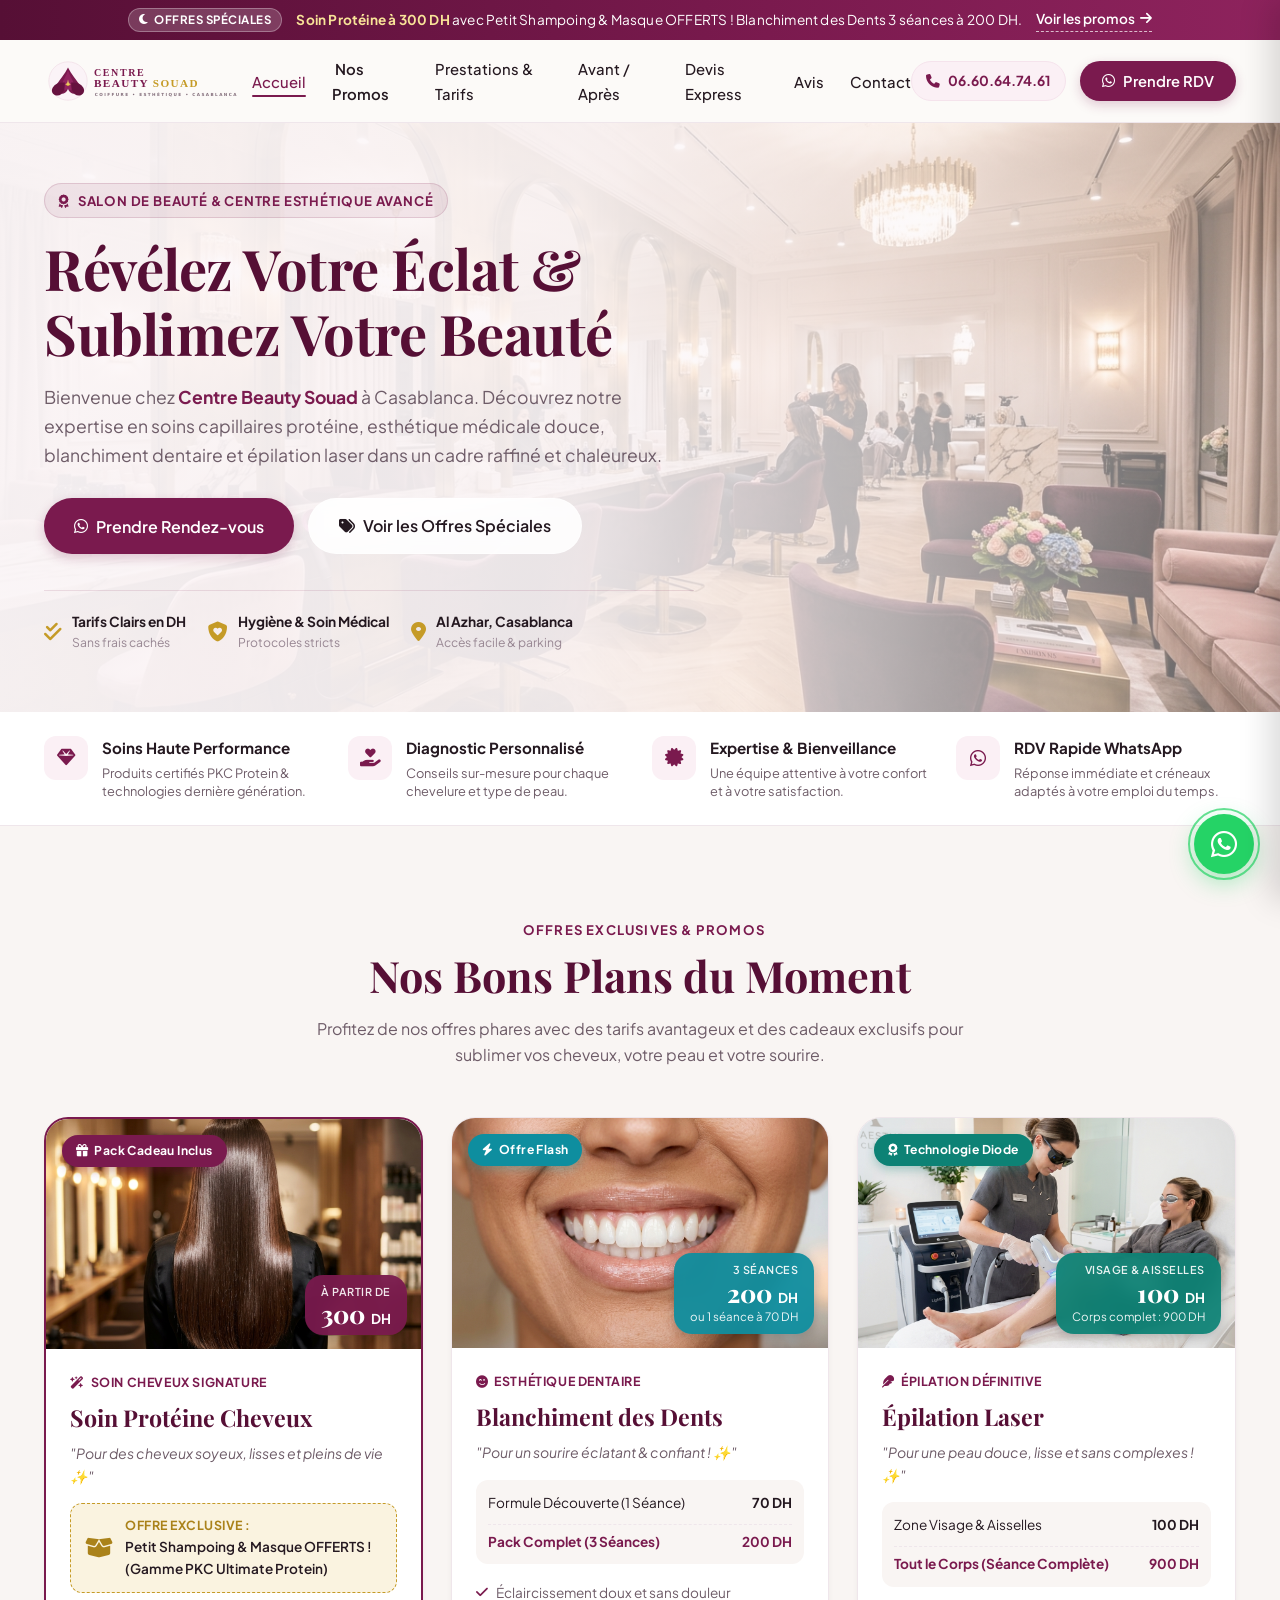
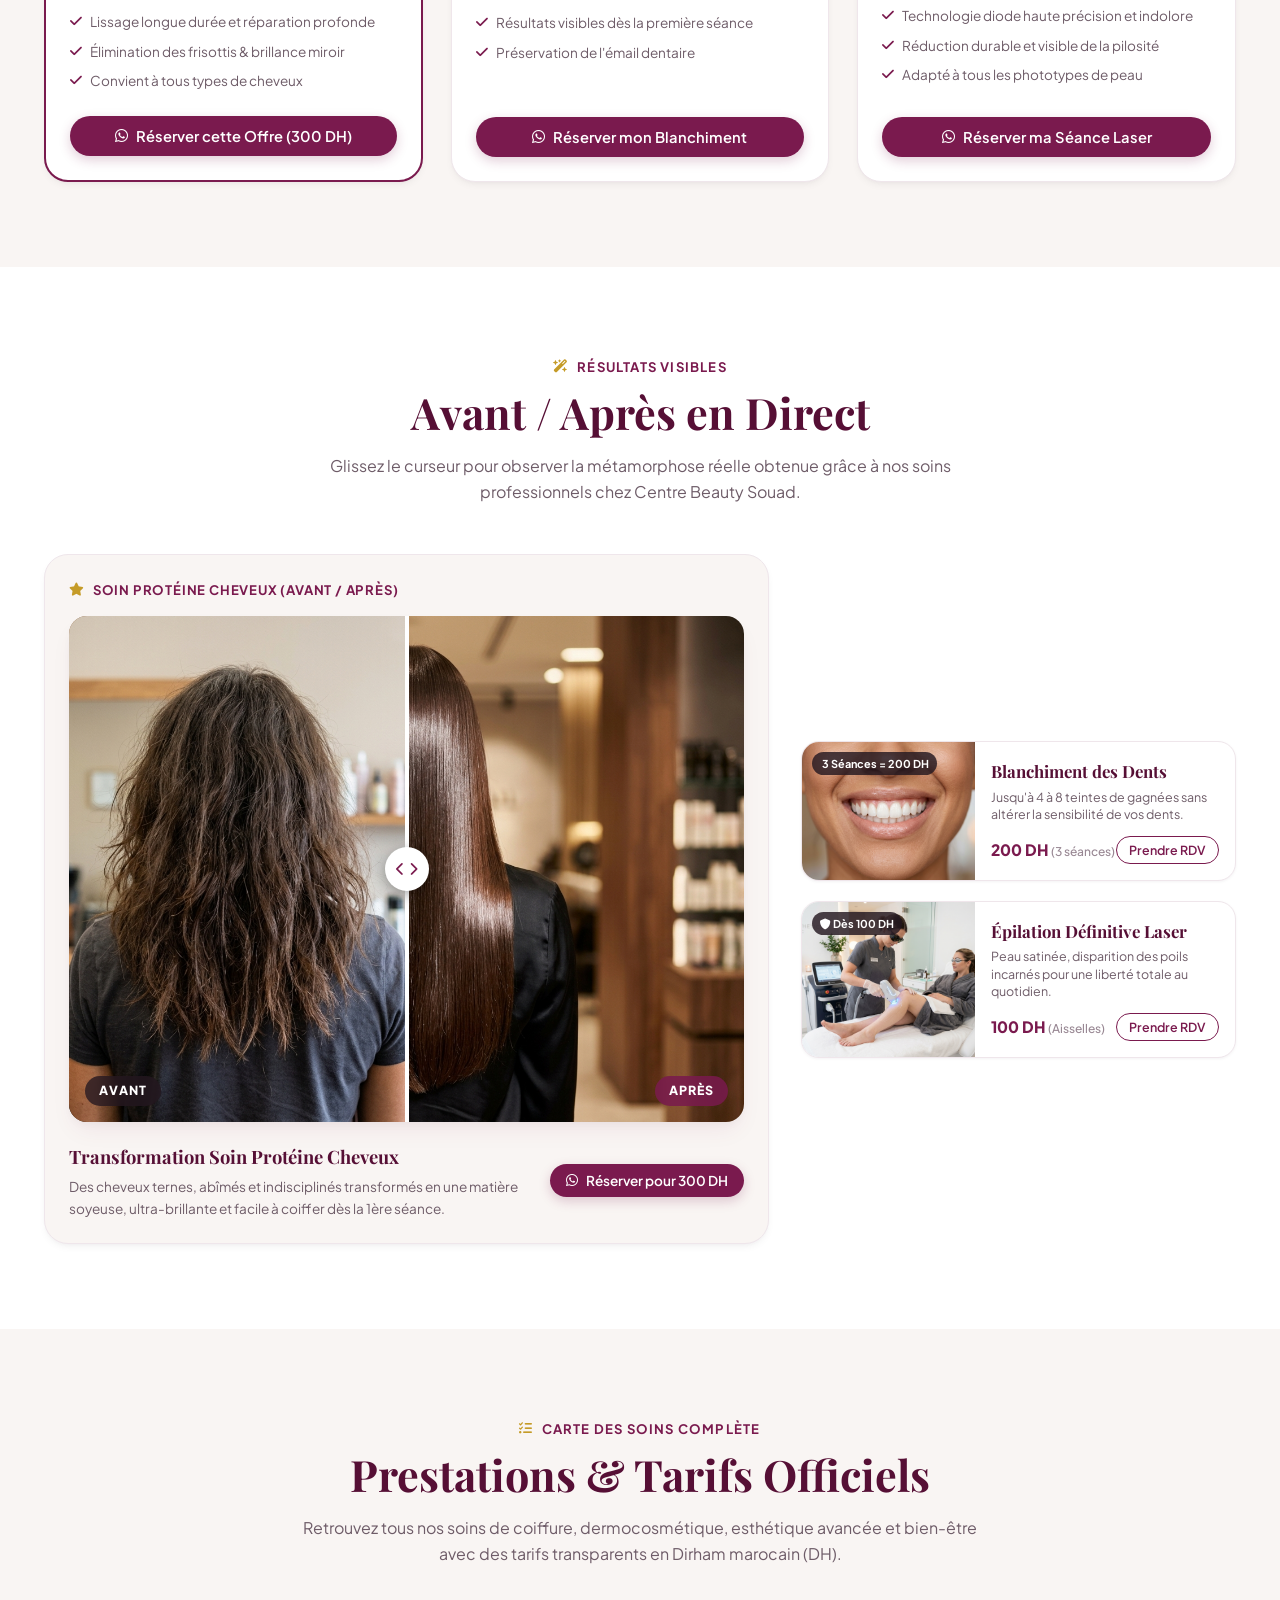
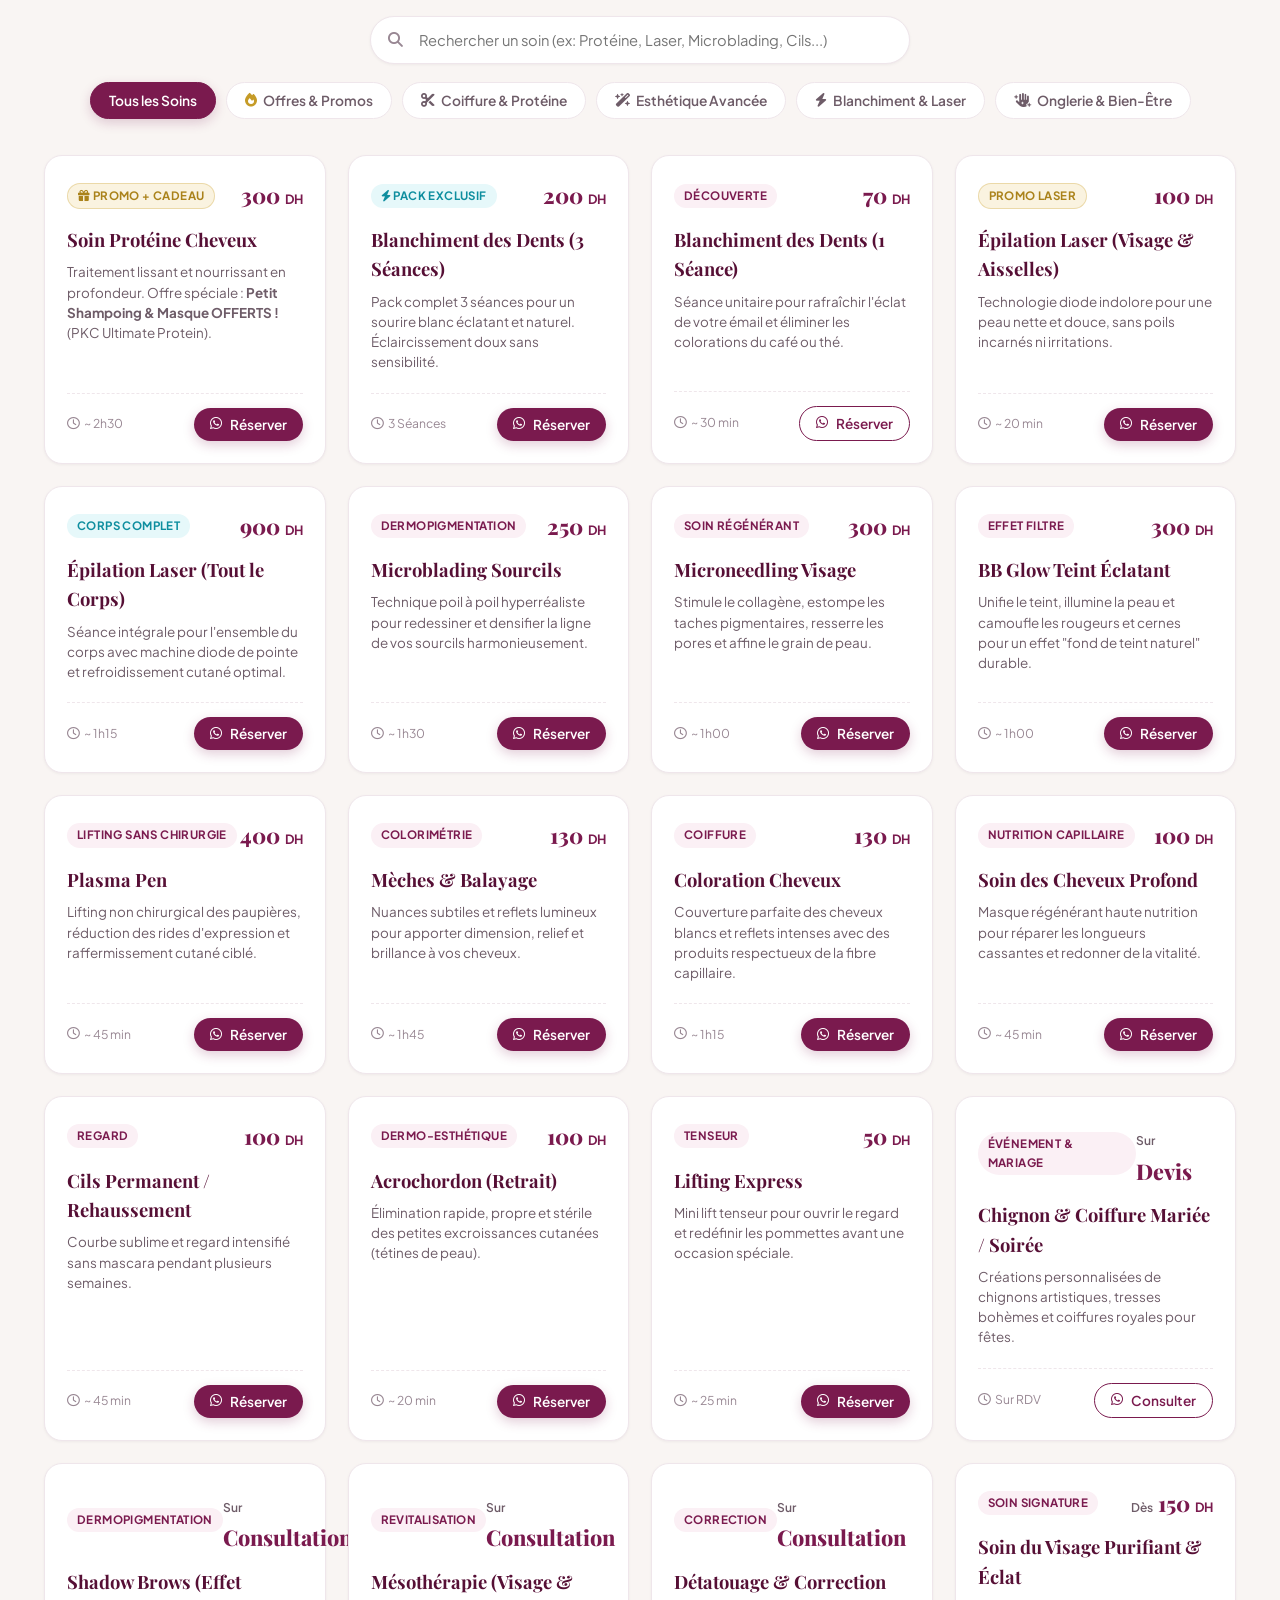
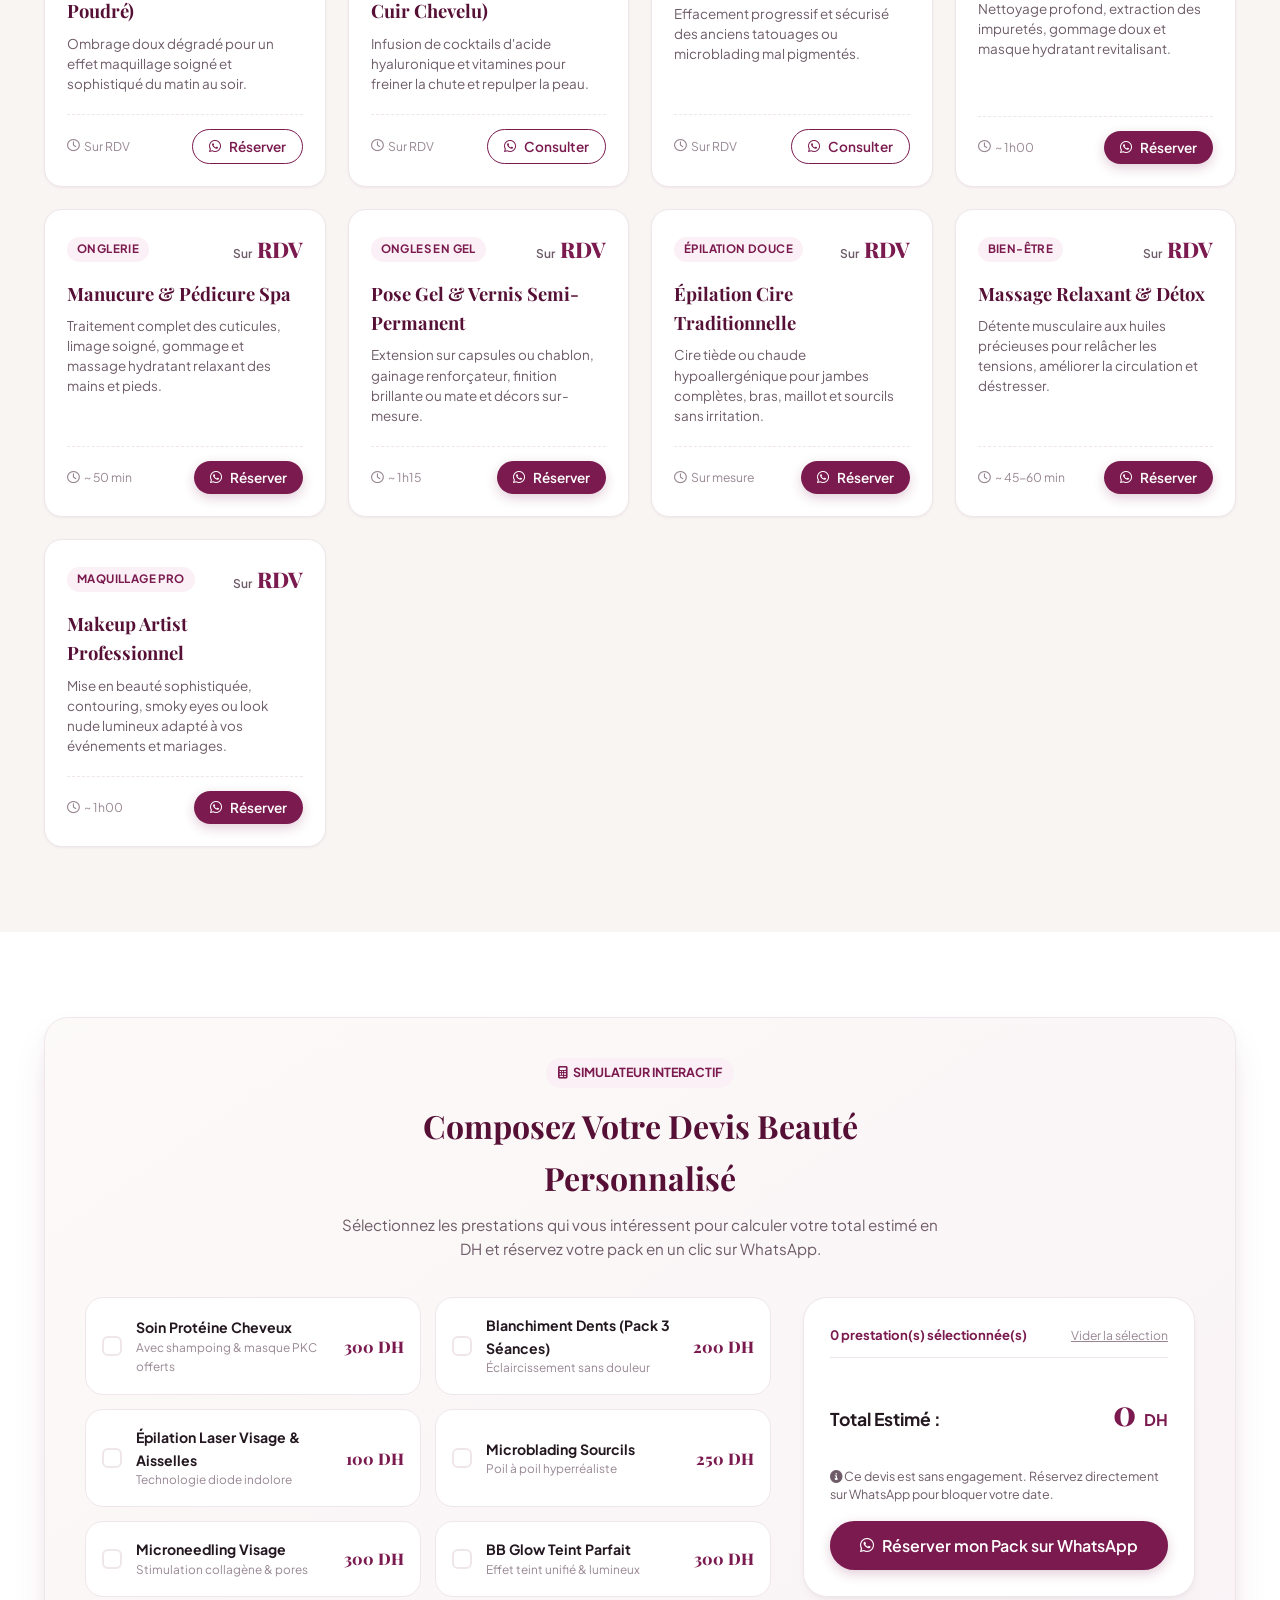
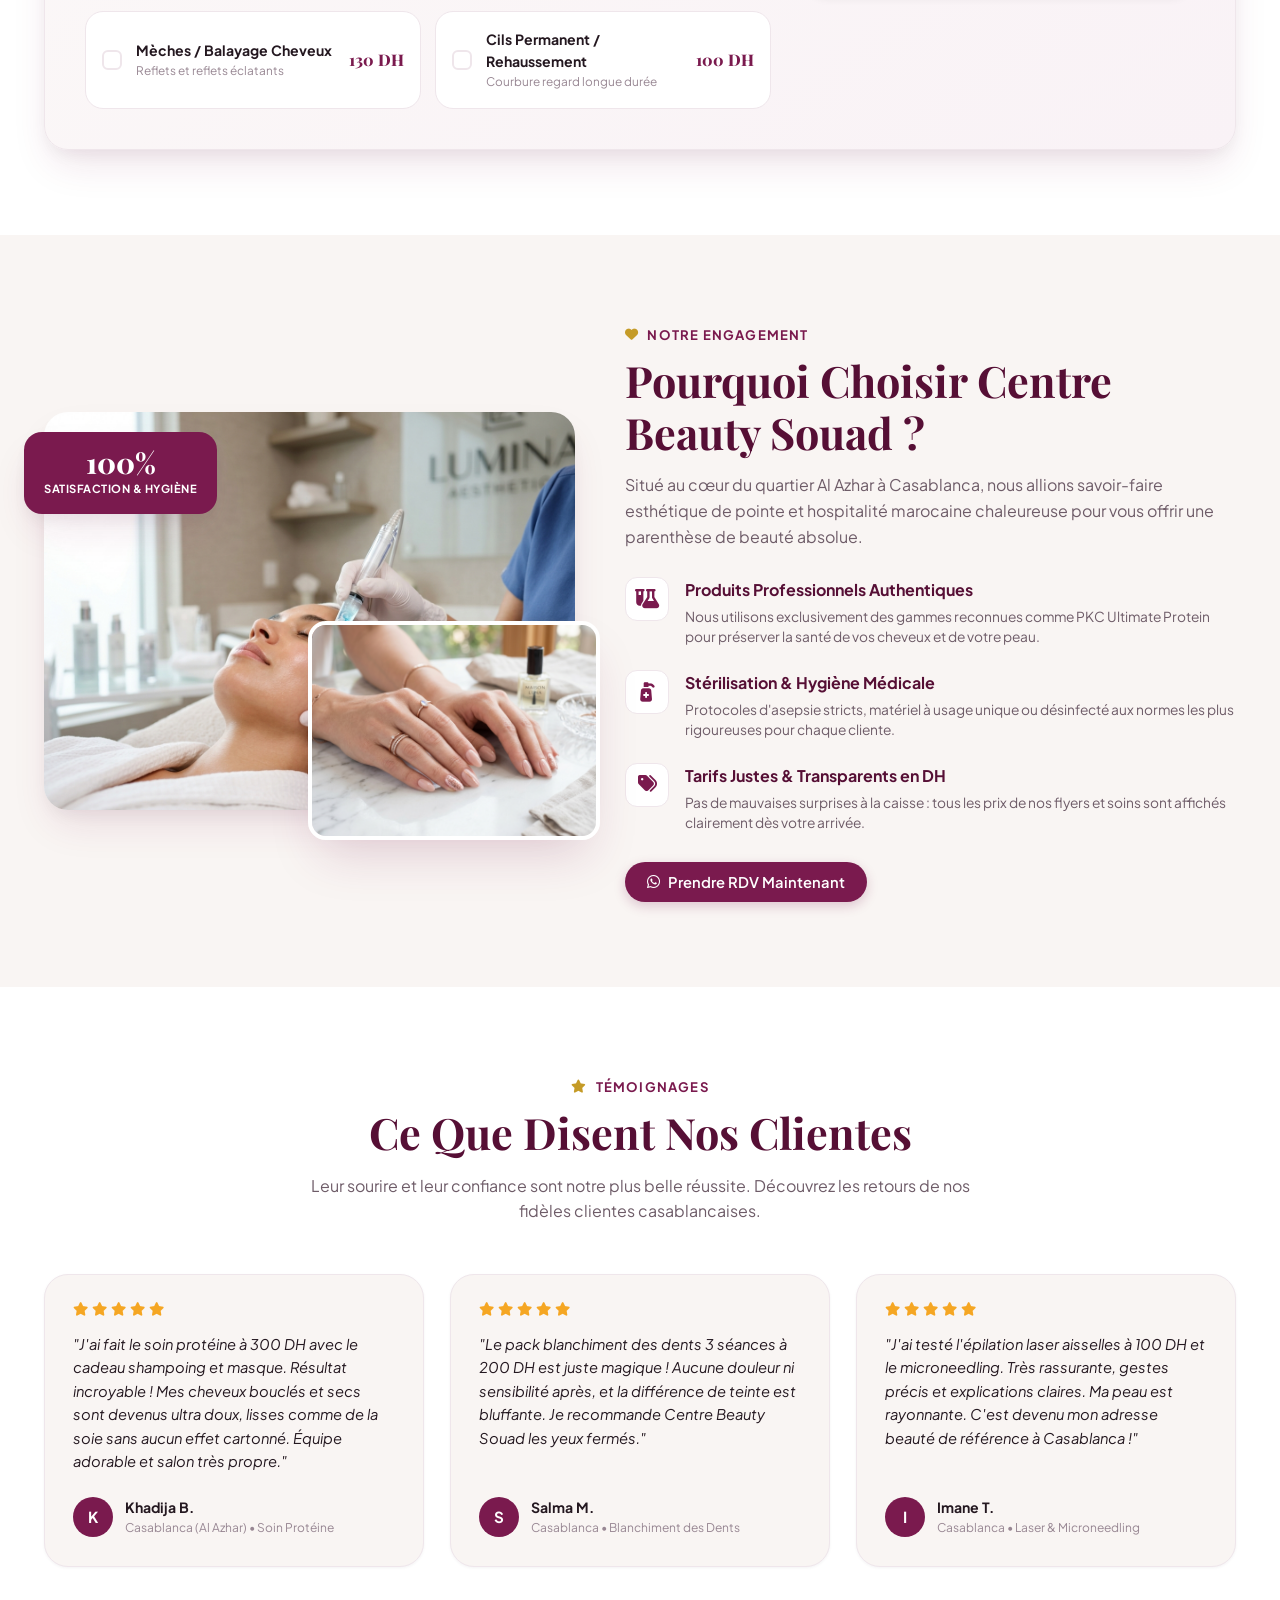
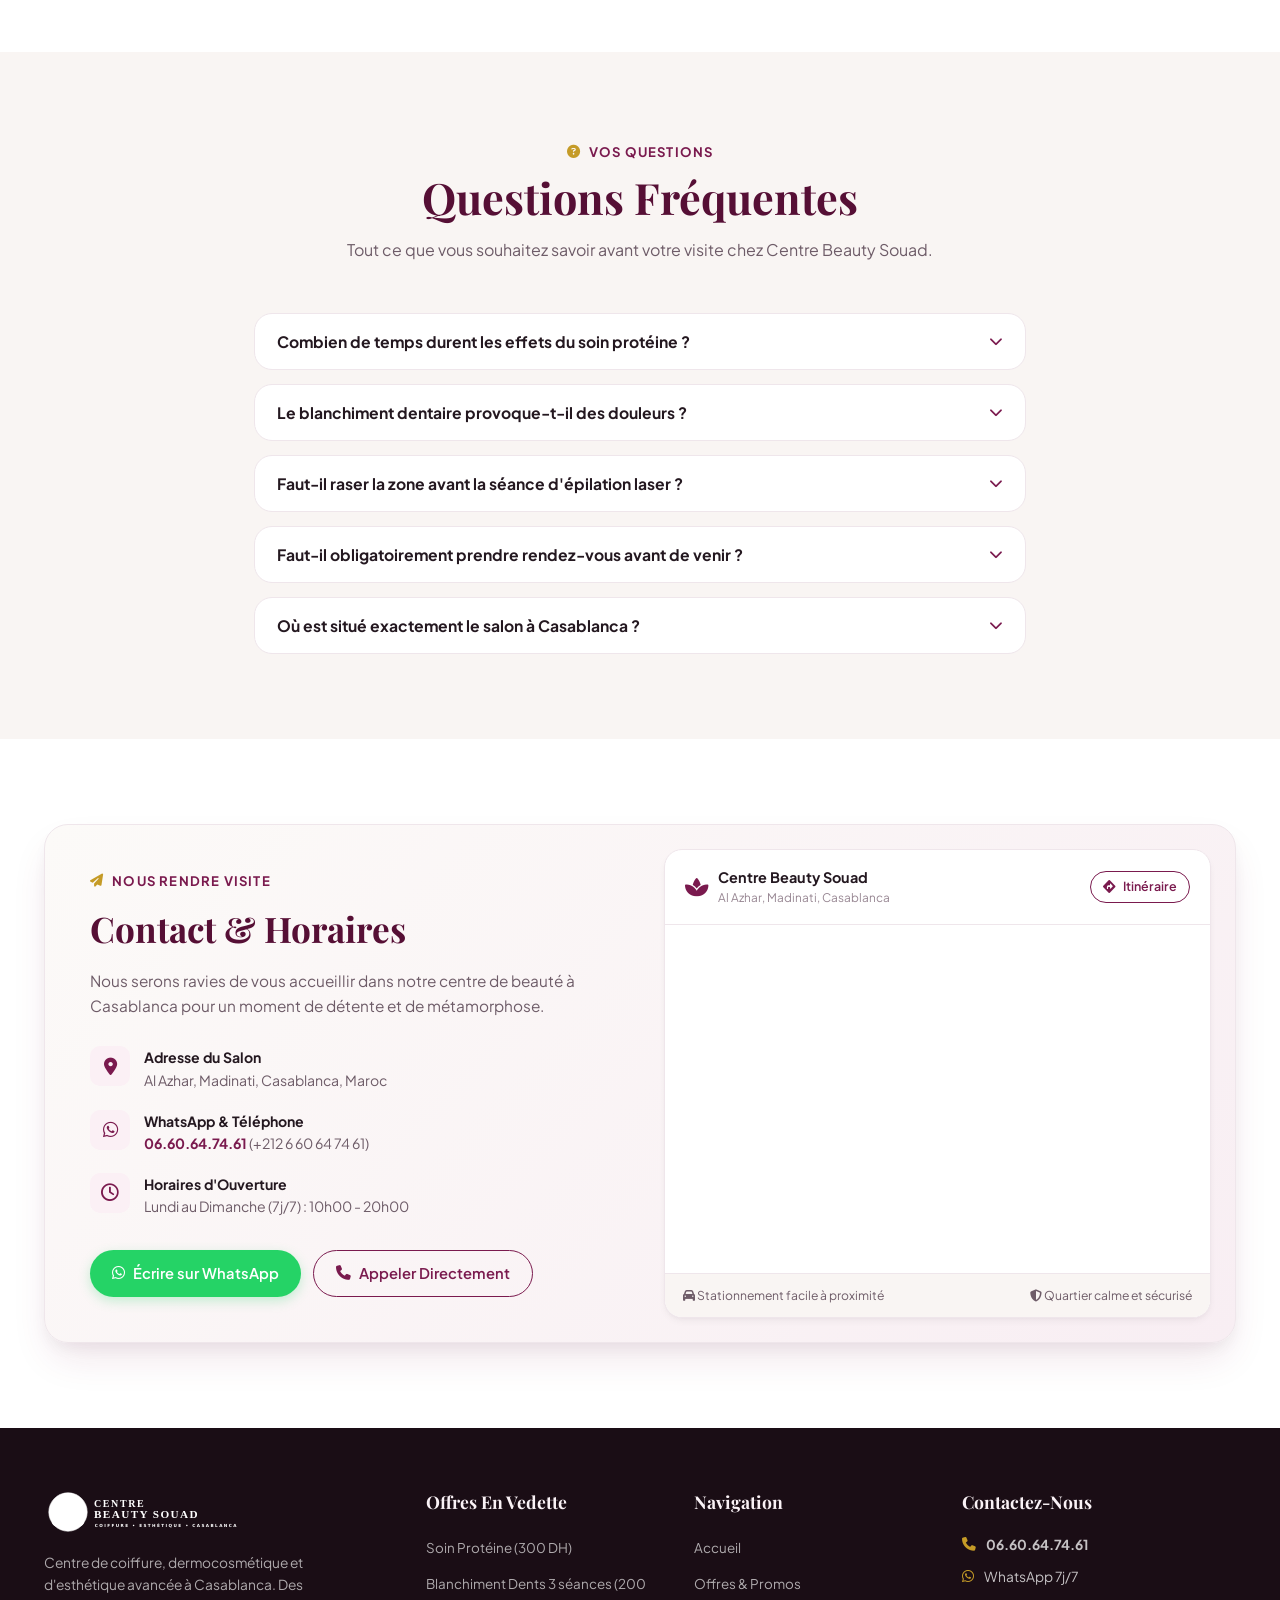
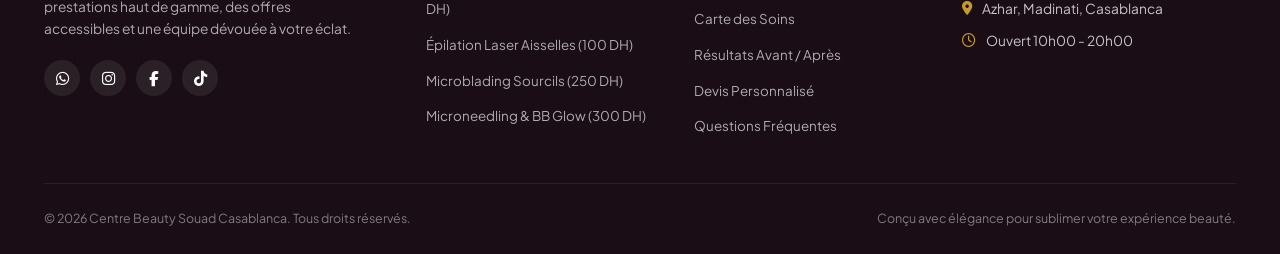
==== index.html @ 04c56927 "Initial commit: Site web vitrine Centre Beauty Souad Casablanca" ====
<!DOCTYPE html>
<html lang="fr" class="scroll-smooth">
<head>
  <meta charset="UTF-8">
  <meta name="viewport" content="width=device-width, initial-scale=1.0">
  <title>Centre Beauty Souad | Salon de Coiffure & Esthétique à Casablanca</title>
  
  <!-- SEO Meta Tags -->
  <meta name="description" content="Centre Beauty Souad à Casablanca (Al Azhar). Soin protéine cheveux, épilation laser, blanchiment dentaire, microblading, microneedling, manucure et soins esthétiques. Prenez RDV sur WhatsApp au 06.60.64.74.61.">
  <meta name="keywords" content="Centre Beauty Souad, salon de beauté Casablanca, coiffure Casablanca, soin proteine cheveux 300 dh, epilation laser casablanca, blanchiment des dents 200 dh, microblading al azhar casablanca, salon esthetique al azhar">
  <meta name="author" content="Centre Beauty Souad">
  <meta name="robots" content="index, follow">

  <!-- Open Graph / Facebook -->
  <meta property="og:type" content="website">
  <meta property="og:url" content="https://centre-beauty-souad.vercel.app/">
  <meta property="og:title" content="Centre Beauty Souad | Salon de Coiffure & Beauté Casablanca">
  <meta property="og:description" content="Découvrez nos offres exclusives : Soin Protéine à 300 DH avec masque offert, Blanchiment dentaire dès 70 DH, Épilation laser dès 100 DH et soins d'esthétique avancée.">
  <meta property="og:image" content="assets/images/hero-salon.jpg">

  <!-- Favicon -->
  <link rel="icon" type="image/svg+xml" href="assets/images/favicon.svg">
  
  <!-- Google Fonts -->
  <link rel="preconnect" href="https://fonts.googleapis.com">
  <link rel="preconnect" href="https://fonts.gstatic.com" crossorigin>
  <link href="https://fonts.googleapis.com/css2?family=Playfair+Display:ital,wght@0,500;0,600;0,700;0,800;1,600&family=Plus+Jakarta+Sans:wght@300;400;500;600;700;800&display=swap" rel="stylesheet">
  
  <!-- Icons (FontAwesome CDN) -->
  <link rel="stylesheet" href="https://cdnjs.cloudflare.com/ajax/libs/font-awesome/6.5.1/css/all.min.css" integrity="sha512-DTOQO9RWCH3ppGqcWaEA1BIZOC6xxalwEsw9c2QQeAIftl+Vegovlnee1c9QX4TctnWMn13TZye+giMm8e2LwA==" crossorigin="anonymous" referrerpolicy="no-referrer" />

  <!-- Main Stylesheet -->
  <link rel="stylesheet" href="styles.css">

  <!-- Structured Data JSON-LD for Local Business -->
  <script type="application/ld+json">
  {
    "@context": "https://schema.org",
    "@type": "BeautySalon",
    "name": "Centre Beauty Souad",
    "image": "assets/images/hero-salon.jpg",
    "telephone": "+212660647461",
    "address": {
      "@type": "PostalAddress",
      "streetAddress": "Al Azhar, Madinati",
      "addressLocality": "Casablanca",
      "addressCountry": "MA"
    },
    "priceRange": "50 DH - 900 DH",
    "openingHoursSpecification": [
      {
        "@type": "OpeningHoursSpecification",
        "dayOfWeek": ["Monday", "Tuesday", "Wednesday", "Thursday", "Friday", "Saturday", "Sunday"],
        "opens": "10:00",
        "closes": "20:00"
      }
    ]
  }
  </script>
</head>
<body>

  <!-- Top Announcement Bar -->
  <div class="announcement-bar" id="announcementBar">
    <div class="container announcement-content">
      <span class="announcement-badge"><i class="fa-solid fa-moon"></i> Offres Spéciales</span>
      <p class="announcement-text">
        <strong>Soin Protéine à 300 DH</strong> avec Petit Shampoing &amp; Masque OFFERTS ! Blanchiment des Dents 3 séances à 200 DH.
      </p>
      <a href="#promos" class="announcement-link">Voir les promos <i class="fa-solid fa-arrow-right"></i></a>
    </div>
  </div>

  <!-- Header / Navigation -->
  <header class="site-header" id="siteHeader">
    <div class="container header-inner">
      <!-- Logo -->
      <a href="#" class="brand-logo" aria-label="Accueil Centre Beauty Souad">
        <img src="assets/images/logo.svg" alt="Centre Beauty Souad Casablanca" class="logo-img" width="230" height="52">
      </a>

      <!-- Desktop Nav -->
      <nav class="desktop-nav" aria-label="Navigation principale">
        <ul class="nav-links">
          <li><a href="#accueil" class="nav-link active">Accueil</a></li>
          <li><a href="#promos" class="nav-link highlight-nav"><i class="fa-solid fa-sparkles text-gold"></i> Nos Promos</a></li>
          <li><a href="#services" class="nav-link">Prestations &amp; Tarifs</a></li>
          <li><a href="#avant-apres" class="nav-link">Avant / Après</a></li>
          <li><a href="#calculateur" class="nav-link">Devis Express</a></li>
          <li><a href="#temoignages" class="nav-link">Avis</a></li>
          <li><a href="#contact" class="nav-link">Contact</a></li>
        </ul>
      </nav>

      <!-- Action Buttons -->
      <div class="header-actions">
        <a href="tel:0660647461" class="btn-phone" aria-label="Appeler le 0660647461">
          <i class="fa-solid fa-phone"></i>
          <span class="phone-number">06.60.64.74.61</span>
        </a>
        <button class="btn btn-primary open-booking-btn" id="headerBookBtn" data-service="Consultation Générale">
          <i class="fa-brands fa-whatsapp"></i>
          <span>Prendre RDV</span>
        </button>
        <!-- Mobile Menu Toggle Button -->
        <button class="mobile-toggle-btn" id="mobileToggleBtn" aria-label="Ouvrir le menu">
          <span class="bar"></span>
          <span class="bar"></span>
          <span class="bar"></span>
        </button>
      </div>
    </div>
  </header>

  <!-- Mobile Drawer Menu -->
  <div class="mobile-drawer" id="mobileDrawer">
    <div class="drawer-header">
      <img src="assets/images/logo.svg" alt="Centre Beauty Souad" class="drawer-logo" width="190">
      <button class="drawer-close-btn" id="drawerCloseBtn" aria-label="Fermer le menu">
        <i class="fa-solid fa-xmark"></i>
      </button>
    </div>
    <div class="drawer-body">
      <ul class="drawer-links">
        <li><a href="#accueil" class="drawer-link"><i class="fa-solid fa-house"></i> Accueil</a></li>
        <li><a href="#promos" class="drawer-link highlight"><i class="fa-solid fa-gift"></i> Nos Promos Exclusives</a></li>
        <li><a href="#services" class="drawer-link"><i class="fa-solid fa-list-check"></i> Prestations &amp; Tarifs (DH)</a></li>
        <li><a href="#avant-apres" class="drawer-link"><i class="fa-solid fa-wand-magic-sparkles"></i> Résultats Avant / Après</a></li>
        <li><a href="#calculateur" class="drawer-link"><i class="fa-solid fa-calculator"></i> Calculateur de Pack</a></li>
        <li><a href="#temoignages" class="drawer-link"><i class="fa-solid fa-star"></i> Avis Clientes</a></li>
        <li><a href="#contact" class="drawer-link"><i class="fa-solid fa-location-dot"></i> Nous Trouver à Casablanca</a></li>
      </ul>
      <div class="drawer-footer">
        <a href="https://wa.me/212660647461?text=Bonjour%20Centre%20Beauty%20Souad,%20je%20souhaite%20prendre%20un%20rendez-vous" target="_blank" rel="noopener" class="btn btn-whatsapp w-full">
          <i class="fa-brands fa-whatsapp"></i> Discuter sur WhatsApp
        </a>
        <a href="tel:0660647461" class="btn btn-outline w-full mt-2">
          <i class="fa-solid fa-phone"></i> 06.60.64.74.61
        </a>
        <p class="drawer-address"><i class="fa-solid fa-map-pin"></i> Al Azhar, Madinati, Casablanca</p>
      </div>
    </div>
  </div>
  <div class="drawer-overlay" id="drawerOverlay"></div>

  <main>
    <!-- Hero Section -->
    <section class="hero-section" id="accueil">
      <div class="hero-background">
        <img src="assets/images/hero-salon.jpg" alt="Intérieur luxueux Centre Beauty Souad Casablanca" class="hero-bg-img">
        <div class="hero-overlay"></div>
      </div>
      <div class="container hero-content">
        <div class="hero-text-block">
          <div class="hero-tag">
            <span class="tag-icon"><i class="fa-solid fa-award"></i></span>
            <span>Salon de Beauté &amp; Centre Esthétique Avancé</span>
          </div>
          <h1 class="hero-title">
            Révélez Votre Éclat &amp; Sublimez Votre Beauté
          </h1>
          <p class="hero-description">
            Bienvenue chez <strong>Centre Beauty Souad</strong> à Casablanca. Découvrez notre expertise en soins capillaires protéine, esthétique médicale douce, blanchiment dentaire et épilation laser dans un cadre raffiné et chaleureux.
          </p>
          <div class="hero-cta-group">
            <button class="btn btn-primary btn-lg open-booking-btn" data-service="Consultation Beauté">
              <i class="fa-brands fa-whatsapp"></i>
              <span>Prendre Rendez-vous</span>
            </button>
            <a href="#promos" class="btn btn-glass btn-lg">
              <i class="fa-solid fa-tags"></i>
              <span>Voir les Offres Spéciales</span>
            </a>
          </div>

          <!-- Quick Trust Badges -->
          <div class="hero-badges">
            <div class="badge-item">
              <i class="fa-solid fa-check-double text-gold"></i>
              <div>
                <strong>Tarifs Clairs en DH</strong>
                <span>Sans frais cachés</span>
              </div>
            </div>
            <div class="badge-item">
              <i class="fa-solid fa-shield-heart text-gold"></i>
              <div>
                <strong>Hygiène &amp; Soin Médical</strong>
                <span>Protocoles stricts</span>
              </div>
            </div>
            <div class="badge-item">
              <i class="fa-solid fa-location-dot text-gold"></i>
              <div>
                <strong>Al Azhar, Casablanca</strong>
                <span>Accès facile &amp; parking</span>
              </div>
            </div>
          </div>
        </div>
      </div>
    </section>

    <!-- Key Pillars Ribbon -->
    <section class="pillars-ribbon">
      <div class="container pillars-grid">
        <div class="pillar-card">
          <div class="pillar-icon"><i class="fa-solid fa-gem"></i></div>
          <div class="pillar-text">
            <h3>Soins Haute Performance</h3>
            <p>Produits certifiés PKC Protein &amp; technologies dernière génération.</p>
          </div>
        </div>
        <div class="pillar-card">
          <div class="pillar-icon"><i class="fa-solid fa-hand-holding-heart"></i></div>
          <div class="pillar-text">
            <h3>Diagnostic Personnalisé</h3>
            <p>Conseils sur-mesure pour chaque chevelure et type de peau.</p>
          </div>
        </div>
        <div class="pillar-card">
          <div class="pillar-icon"><i class="fa-solid fa-certificate"></i></div>
          <div class="pillar-text">
            <h3>Expertise &amp; Bienveillance</h3>
            <p>Une équipe attentive à votre confort et à votre satisfaction.</p>
          </div>
        </div>
        <div class="pillar-card">
          <div class="pillar-icon"><i class="fa-brands fa-whatsapp"></i></div>
          <div class="pillar-text">
            <h3>RDV Rapide WhatsApp</h3>
            <p>Réponse immédiate et créneaux adaptés à votre emploi du temps.</p>
          </div>
        </div>
      </div>
    </section>

    <!-- PROMOTIONS & OFFRES EXCLUSIVES -->
    <section class="section section-promos" id="promos">
      <div class="container">
        <div class="section-header text-center">
          <div class="section-subtitle">
            <i class="fa-solid fa-sparkles text-gold"></i> OFFRES EXCLUSIVES &amp; PROMOS
          </div>
          <h2 class="section-title">Nos Bons Plans du Moment</h2>
          <p class="section-desc">
            Profitez de nos offres phares avec des tarifs avantageux et des cadeaux exclusifs pour sublimer vos cheveux, votre peau et votre sourire.
          </p>
        </div>

        <div class="promos-grid">
          <!-- Card 1: Soin Protéine Cheveux -->
          <article class="promo-card featured-promo" id="promo-proteine">
            <div class="promo-card-badge">
              <i class="fa-solid fa-gift"></i> Pack Cadeau Inclus
            </div>
            <div class="promo-img-wrapper">
              <img src="assets/images/protein-after.jpg" alt="Soin Protéine Cheveux Centre Beauty Souad" class="promo-img" loading="lazy">
              <div class="promo-price-tag">
                <span class="label">À partir de</span>
                <span class="price">300 <small>DH</small></span>
              </div>
            </div>
            <div class="promo-card-content">
              <div class="promo-category"><i class="fa-solid fa-wand-magic-sparkles"></i> Soin Cheveux Signature</div>
              <h3 class="promo-title">Soin Protéine Cheveux</h3>
              <p class="promo-tagline">"Pour des cheveux soyeux, lisses et pleins de vie ✨"</p>
              
              <div class="promo-gift-box">
                <div class="gift-icon"><i class="fa-solid fa-box-open"></i></div>
                <div class="gift-info">
                  <strong>OFFRE EXCLUSIVE :</strong>
                  <span>Petit Shampoing &amp; Masque OFFERTS ! (Gamme PKC Ultimate Protein)</span>
                </div>
              </div>

              <ul class="promo-features">
                <li><i class="fa-solid fa-check text-plum"></i> Lissage longue durée et réparation profonde</li>
                <li><i class="fa-solid fa-check text-plum"></i> Élimination des frisottis &amp; brillance miroir</li>
                <li><i class="fa-solid fa-check text-plum"></i> Convient à tous types de cheveux</li>
              </ul>

              <div class="promo-card-footer">
                <button class="btn btn-primary w-full open-booking-btn" data-service="Soin Protéine Cheveux (dès 300 DH + Shampoing/Masque Offerts)">
                  <i class="fa-brands fa-whatsapp"></i> Réserver cette Offre (300 DH)
                </button>
              </div>
            </div>
          </article>

          <!-- Card 2: Blanchiment des Dents -->
          <article class="promo-card" id="promo-dents">
            <div class="promo-card-badge badge-cyan">
              <i class="fa-solid fa-bolt"></i> Offre Flash
            </div>
            <div class="promo-img-wrapper">
              <img src="assets/images/teeth-whitening.jpg" alt="Blanchiment des dents cosmétique Casablanca" class="promo-img" loading="lazy">
              <div class="promo-price-tag cyan-tag">
                <span class="label">3 Séances</span>
                <span class="price">200 <small>DH</small></span>
                <span class="sub-price">ou 1 séance à 70 DH</span>
              </div>
            </div>
            <div class="promo-card-content">
              <div class="promo-category"><i class="fa-solid fa-smile-beam"></i> Esthétique Dentaire</div>
              <h3 class="promo-title">Blanchiment des Dents</h3>
              <p class="promo-tagline">"Pour un sourire éclatant &amp; confiant ! ✨"</p>
              
              <div class="promo-options-table">
                <div class="option-row">
                  <span>Formule Découverte (1 Séance)</span>
                  <strong>70 DH</strong>
                </div>
                <div class="option-row highlight-row">
                  <span>Pack Complet (3 Séances)</span>
                  <strong>200 DH</strong>
                </div>
              </div>

              <ul class="promo-features">
                <li><i class="fa-solid fa-check text-plum"></i> Éclaircissement doux et sans douleur</li>
                <li><i class="fa-solid fa-check text-plum"></i> Résultats visibles dès la première séance</li>
                <li><i class="fa-solid fa-check text-plum"></i> Préservation de l'émail dentaire</li>
              </ul>

              <div class="promo-card-footer">
                <button class="btn btn-primary w-full open-booking-btn" data-service="Blanchiment des Dents (Pack 3 Séances à 200 DH ou 1 Séance à 70 DH)">
                  <i class="fa-brands fa-whatsapp"></i> Réserver mon Blanchiment
                </button>
              </div>
            </div>
          </article>

          <!-- Card 3: Épilation Laser -->
          <article class="promo-card" id="promo-laser">
            <div class="promo-card-badge badge-teal">
              <i class="fa-solid fa-award"></i> Technologie Diode
            </div>
            <div class="promo-img-wrapper">
              <img src="assets/images/laser-treatment.jpg" alt="Épilation laser définitive Casablanca" class="promo-img" loading="lazy">
              <div class="promo-price-tag teal-tag">
                <span class="label">Visage &amp; Aisselles</span>
                <span class="price">100 <small>DH</small></span>
                <span class="sub-price">Corps complet : 900 DH</span>
              </div>
            </div>
            <div class="promo-card-content">
              <div class="promo-category"><i class="fa-solid fa-feather"></i> Épilation Définitive</div>
              <h3 class="promo-title">Épilation Laser</h3>
              <p class="promo-tagline">"Pour une peau douce, lisse et sans complexes ! ✨"</p>
              
              <div class="promo-options-table">
                <div class="option-row">
                  <span>Zone Visage &amp; Aisselles</span>
                  <strong>100 DH</strong>
                </div>
                <div class="option-row highlight-row">
                  <span>Tout le Corps (Séance Complète)</span>
                  <strong>900 DH</strong>
                </div>
              </div>

              <ul class="promo-features">
                <li><i class="fa-solid fa-check text-plum"></i> Technologie diode haute précision et indolore</li>
                <li><i class="fa-solid fa-check text-plum"></i> Réduction durable et visible de la pilosité</li>
                <li><i class="fa-solid fa-check text-plum"></i> Adapté à tous les phototypes de peau</li>
              </ul>

              <div class="promo-card-footer">
                <button class="btn btn-primary w-full open-booking-btn" data-service="Épilation Laser (Visage & Aisselles 100 DH ou Corps Complet 900 DH)">
                  <i class="fa-brands fa-whatsapp"></i> Réserver ma Séance Laser
                </button>
              </div>
            </div>
          </article>
        </div>
      </div>
    </section>

    <!-- INTERACTIVE BEFORE / AFTER SLIDER -->
    <section class="section section-before-after" id="avant-apres">
      <div class="container">
        <div class="section-header text-center">
          <div class="section-subtitle">
            <i class="fa-solid fa-wand-magic-sparkles text-gold"></i> RÉSULTATS VISIBLES
          </div>
          <h2 class="section-title">Avant / Après en Direct</h2>
          <p class="section-desc">
            Glissez le curseur pour observer la métamorphose réelle obtenue grâce à nos soins professionnels chez Centre Beauty Souad.
          </p>
        </div>

        <div class="comparison-showcase">
          <!-- Main Interactive Slider for Hair Protein -->
          <div class="comparison-card">
            <div class="comparison-badge"><i class="fa-solid fa-star text-gold"></i> Soin Protéine Cheveux (Avant / Après)</div>
            <div class="comparison-slider" id="hairSliderContainer" tabindex="0" aria-label="Curseur de comparaison avant après pour soin protéine cheveux">
              <!-- After Image (Background) -->
              <div class="slider-image-wrapper image-after">
                <img src="assets/images/protein-after.jpg" alt="Cheveux lisses soyeux après soin protéine">
                <span class="floating-label label-after">APRÈS</span>
              </div>
              <!-- Before Image (Overlay clipped by slider) -->
              <div class="slider-image-wrapper image-before" id="hairBeforeWrapper">
                <img src="assets/images/protein-before.jpg" alt="Cheveux secs frisottis avant soin protéine">
                <span class="floating-label label-before">AVANT</span>
              </div>
              <!-- Drag Handle Divider -->
              <div class="slider-divider" id="hairSliderDivider">
                <div class="divider-button">
                  <i class="fa-solid fa-chevron-left"></i>
                  <i class="fa-solid fa-chevron-right"></i>
                </div>
              </div>
            </div>
            <div class="comparison-info">
              <div class="info-content">
                <h4>Transformation Soin Protéine Cheveux</h4>
                <p>Des cheveux ternes, abîmés et indisciplinés transformés en une matière soyeuse, ultra-brillante et facile à coiffer dès la 1ère séance.</p>
              </div>
              <button class="btn btn-sm btn-primary open-booking-btn" data-service="Soin Protéine Cheveux (300 DH)">
                <i class="fa-brands fa-whatsapp"></i> Réserver pour 300 DH
              </button>
            </div>
          </div>

          <!-- Secondary Grid for Teeth & Laser Results -->
          <div class="results-side-grid">
            <!-- Card 1: Teeth Whitening Result -->
            <div class="result-tile">
              <div class="tile-img-box">
                <img src="assets/images/teeth-whitening.jpg" alt="Résultat blanchiment des dents">
                <div class="tile-badge"><i class="fa-solid fa-sparkles"></i> 3 Séances = 200 DH</div>
              </div>
              <div class="tile-content">
                <h4>Blanchiment des Dents</h4>
                <p>Jusqu'à 4 à 8 teintes de gagnées sans altérer la sensibilité de vos dents.</p>
                <div class="tile-action">
                  <span class="tile-price">200 DH <small>(3 séances)</small></span>
                  <button class="btn btn-outline btn-xs open-booking-btn" data-service="Blanchiment des Dents (200 DH)">Prendre RDV</button>
                </div>
              </div>
            </div>

            <!-- Card 2: Laser Result -->
            <div class="result-tile">
              <div class="tile-img-box">
                <img src="assets/images/laser-treatment.jpg" alt="Résultat épilation laser">
                <div class="tile-badge"><i class="fa-solid fa-shield"></i> Dès 100 DH</div>
              </div>
              <div class="tile-content">
                <h4>Épilation Définitive Laser</h4>
                <p>Peau satinée, disparition des poils incarnés pour une liberté totale au quotidien.</p>
                <div class="tile-action">
                  <span class="tile-price">100 DH <small>(Aisselles)</small></span>
                  <button class="btn btn-outline btn-xs open-booking-btn" data-service="Épilation Laser (100 DH)">Prendre RDV</button>
                </div>
              </div>
            </div>
          </div>
        </div>
      </div>
    </section>

    <!-- FULL SERVICES & TARIFS CATALOG -->
    <section class="section section-services" id="services">
      <div class="container">
        <div class="section-header text-center">
          <div class="section-subtitle">
            <i class="fa-solid fa-list-check text-gold"></i> CARTE DES SOINS COMPLÈTE
          </div>
          <h2 class="section-title">Prestations &amp; Tarifs Officiels</h2>
          <p class="section-desc">
            Retrouvez tous nos soins de coiffure, dermocosmétique, esthétique avancée et bien-être avec des tarifs transparents en Dirham marocain (DH).
          </p>
        </div>

        <!-- Filter Tabs & Search Controls -->
        <div class="catalog-controls">
          <div class="search-box">
            <i class="fa-solid fa-magnifying-glass search-icon"></i>
            <input type="text" id="serviceSearchInput" placeholder="Rechercher un soin (ex: Protéine, Laser, Microblading, Cils...)" aria-label="Rechercher un soin">
            <button id="clearSearchBtn" class="clear-search-btn" aria-label="Effacer la recherche"><i class="fa-solid fa-xmark"></i></button>
          </div>

          <div class="filter-pills-wrapper">
            <button class="filter-pill active" data-filter="all">Tous les Soins</button>
            <button class="filter-pill" data-filter="promo"><i class="fa-solid fa-fire text-gold"></i> Offres &amp; Promos</button>
            <button class="filter-pill" data-filter="coiffure"><i class="fa-solid fa-scissors"></i> Coiffure &amp; Protéine</button>
            <button class="filter-pill" data-filter="esthetique"><i class="fa-solid fa-wand-magic-sparkles"></i> Esthétique Avancée</button>
            <button class="filter-pill" data-filter="dentaire-laser"><i class="fa-solid fa-bolt"></i> Blanchiment &amp; Laser</button>
            <button class="filter-pill" data-filter="onglerie"><i class="fa-solid fa-hand-sparkles"></i> Onglerie &amp; Bien-Être</button>
          </div>
        </div>

        <!-- Services Cards Grid -->
        <div class="services-grid" id="servicesGrid">

          <!-- 1. Soin Protéine Cheveux -->
          <div class="service-item-card" data-category="promo coiffure" data-name="soin proteine cheveux lissage">
            <div class="service-card-top">
              <span class="service-tag tag-promo"><i class="fa-solid fa-gift"></i> Promo + Cadeau</span>
              <div class="service-price">300 <span class="currency">DH</span></div>
            </div>
            <h3 class="service-item-title">Soin Protéine Cheveux</h3>
            <p class="service-item-desc">Traitement lissant et nourrissant en profondeur. Offre spéciale : <strong>Petit Shampoing &amp; Masque OFFERTS !</strong> (PKC Ultimate Protein).</p>
            <div class="service-card-bottom">
              <span class="service-duration"><i class="fa-regular fa-clock"></i> ~ 2h30</span>
              <button class="btn btn-sm btn-primary open-booking-btn" data-service="Soin Protéine Cheveux (300 DH)">
                <i class="fa-brands fa-whatsapp"></i> Réserver
              </button>
            </div>
          </div>

          <!-- 2. Blanchiment des Dents (3 séances) -->
          <div class="service-item-card" data-category="promo dentaire-laser" data-name="blanchiment des dents 3 seances pack sourire">
            <div class="service-card-top">
              <span class="service-tag tag-exclusive"><i class="fa-solid fa-bolt"></i> Pack Exclusif</span>
              <div class="service-price">200 <span class="currency">DH</span></div>
            </div>
            <h3 class="service-item-title">Blanchiment des Dents (3 Séances)</h3>
            <p class="service-item-desc">Pack complet 3 séances pour un sourire blanc éclatant et naturel. Éclaircissement doux sans sensibilité.</p>
            <div class="service-card-bottom">
              <span class="service-duration"><i class="fa-regular fa-clock"></i> 3 Séances</span>
              <button class="btn btn-sm btn-primary open-booking-btn" data-service="Blanchiment des Dents 3 Séances (200 DH)">
                <i class="fa-brands fa-whatsapp"></i> Réserver
              </button>
            </div>
          </div>

          <!-- 3. Blanchiment des Dents (1 séance) -->
          <div class="service-item-card" data-category="dentaire-laser" data-name="blanchiment des dents 1 seance flash">
            <div class="service-card-top">
              <span class="service-tag">Découverte</span>
              <div class="service-price">70 <span class="currency">DH</span></div>
            </div>
            <h3 class="service-item-title">Blanchiment des Dents (1 Séance)</h3>
            <p class="service-item-desc">Séance unitaire pour rafraîchir l'éclat de votre émail et éliminer les colorations du café ou thé.</p>
            <div class="service-card-bottom">
              <span class="service-duration"><i class="fa-regular fa-clock"></i> ~ 30 min</span>
              <button class="btn btn-sm btn-outline open-booking-btn" data-service="Blanchiment des Dents 1 Séance (70 DH)">
                <i class="fa-brands fa-whatsapp"></i> Réserver
              </button>
            </div>
          </div>

          <!-- 4. Épilation Laser - Visage & Aisselles -->
          <div class="service-item-card" data-category="promo dentaire-laser" data-name="epilation laser visage aisselles definitive">
            <div class="service-card-top">
              <span class="service-tag tag-promo">Promo Laser</span>
              <div class="service-price">100 <span class="currency">DH</span></div>
            </div>
            <h3 class="service-item-title">Épilation Laser (Visage &amp; Aisselles)</h3>
            <p class="service-item-desc">Technologie diode indolore pour une peau nette et douce, sans poils incarnés ni irritations.</p>
            <div class="service-card-bottom">
              <span class="service-duration"><i class="fa-regular fa-clock"></i> ~ 20 min</span>
              <button class="btn btn-sm btn-primary open-booking-btn" data-service="Épilation Laser Visage & Aisselles (100 DH)">
                <i class="fa-brands fa-whatsapp"></i> Réserver
              </button>
            </div>
          </div>

          <!-- 5. Épilation Laser - Tout le Corps -->
          <div class="service-item-card" data-category="promo dentaire-laser" data-name="epilation laser corps complet tout le corps">
            <div class="service-card-top">
              <span class="service-tag tag-exclusive">Corps Complet</span>
              <div class="service-price">900 <span class="currency">DH</span></div>
            </div>
            <h3 class="service-item-title">Épilation Laser (Tout le Corps)</h3>
            <p class="service-item-desc">Séance intégrale pour l'ensemble du corps avec machine diode de pointe et refroidissement cutané optimal.</p>
            <div class="service-card-bottom">
              <span class="service-duration"><i class="fa-regular fa-clock"></i> ~ 1h15</span>
              <button class="btn btn-sm btn-primary open-booking-btn" data-service="Épilation Laser Tout le Corps (900 DH)">
                <i class="fa-brands fa-whatsapp"></i> Réserver
              </button>
            </div>
          </div>

          <!-- 6. Microblading -->
          <div class="service-item-card" data-category="esthetique" data-name="microblading sourcils poil a poil pigmentation">
            <div class="service-card-top">
              <span class="service-tag">Dermopigmentation</span>
              <div class="service-price">250 <span class="currency">DH</span></div>
            </div>
            <h3 class="service-item-title">Microblading Sourcils</h3>
            <p class="service-item-desc">Technique poil à poil hyperréaliste pour redessiner et densifier la ligne de vos sourcils harmonieusement.</p>
            <div class="service-card-bottom">
              <span class="service-duration"><i class="fa-regular fa-clock"></i> ~ 1h30</span>
              <button class="btn btn-sm btn-primary open-booking-btn" data-service="Microblading Sourcils (250 DH)">
                <i class="fa-brands fa-whatsapp"></i> Réserver
              </button>
            </div>
          </div>

          <!-- 7. Microneedling -->
          <div class="service-item-card" data-category="esthetique" data-name="microneedling soin visage collagene cicatrices pores">
            <div class="service-card-top">
              <span class="service-tag">Soin Régénérant</span>
              <div class="service-price">300 <span class="currency">DH</span></div>
            </div>
            <h3 class="service-item-title">Microneedling Visage</h3>
            <p class="service-item-desc">Stimule le collagène, estompe les taches pigmentaires, resserre les pores et affine le grain de peau.</p>
            <div class="service-card-bottom">
              <span class="service-duration"><i class="fa-regular fa-clock"></i> ~ 1h00</span>
              <button class="btn btn-sm btn-primary open-booking-btn" data-service="Microneedling Visage (300 DH)">
                <i class="fa-brands fa-whatsapp"></i> Réserver
              </button>
            </div>
          </div>

          <!-- 8. BB Glow -->
          <div class="service-item-card" data-category="esthetique" data-name="bb glow teint parfait eclat fond de teint semi permanent">
            <div class="service-card-top">
              <span class="service-tag">Effet Filtre</span>
              <div class="service-price">300 <span class="currency">DH</span></div>
            </div>
            <h3 class="service-item-title">BB Glow Teint Éclatant</h3>
            <p class="service-item-desc">Unifie le teint, illumine la peau et camoufle les rougeurs et cernes pour un effet "fond de teint naturel" durable.</p>
            <div class="service-card-bottom">
              <span class="service-duration"><i class="fa-regular fa-clock"></i> ~ 1h00</span>
              <button class="btn btn-sm btn-primary open-booking-btn" data-service="BB Glow (300 DH)">
                <i class="fa-brands fa-whatsapp"></i> Réserver
              </button>
            </div>
          </div>

          <!-- 9. Plasma Pen -->
          <div class="service-item-card" data-category="esthetique" data-name="plasma pen lifting paupieres rides ridules">
            <div class="service-card-top">
              <span class="service-tag">Lifting Sans Chirurgie</span>
              <div class="service-price">400 <span class="currency">DH</span></div>
            </div>
            <h3 class="service-item-title">Plasma Pen</h3>
            <p class="service-item-desc">Lifting non chirurgical des paupières, réduction des rides d'expression et raffermissement cutané ciblé.</p>
            <div class="service-card-bottom">
              <span class="service-duration"><i class="fa-regular fa-clock"></i> ~ 45 min</span>
              <button class="btn btn-sm btn-primary open-booking-btn" data-service="Plasma Pen (400 DH)">
                <i class="fa-brands fa-whatsapp"></i> Réserver
              </button>
            </div>
          </div>

          <!-- 10. Mèches -->
          <div class="service-item-card" data-category="coiffure" data-name="meches balayage blond cheveux lumiere">
            <div class="service-card-top">
              <span class="service-tag">Colorimétrie</span>
              <div class="service-price">130 <span class="currency">DH</span></div>
            </div>
            <h3 class="service-item-title">Mèches &amp; Balayage</h3>
            <p class="service-item-desc">Nuances subtiles et reflets lumineux pour apporter dimension, relief et brillance à vos cheveux.</p>
            <div class="service-card-bottom">
              <span class="service-duration"><i class="fa-regular fa-clock"></i> ~ 1h45</span>
              <button class="btn btn-sm btn-primary open-booking-btn" data-service="Mèches & Balayage (130 DH)">
                <i class="fa-brands fa-whatsapp"></i> Réserver
              </button>
            </div>
          </div>

          <!-- 11. Coloration Cheveux -->
          <div class="service-item-card" data-category="coiffure" data-name="coloration cheveux teinture racines">
            <div class="service-card-top">
              <span class="service-tag">Coiffure</span>
              <div class="service-price">130 <span class="currency">DH</span></div>
            </div>
            <h3 class="service-item-title">Coloration Cheveux</h3>
            <p class="service-item-desc">Couverture parfaite des cheveux blancs et reflets intenses avec des produits respectueux de la fibre capillaire.</p>
            <div class="service-card-bottom">
              <span class="service-duration"><i class="fa-regular fa-clock"></i> ~ 1h15</span>
              <button class="btn btn-sm btn-primary open-booking-btn" data-service="Coloration Cheveux (130 DH)">
                <i class="fa-brands fa-whatsapp"></i> Réserver
              </button>
            </div>
          </div>

          <!-- 12. Soin des Cheveux -->
          <div class="service-item-card" data-category="coiffure" data-name="soin des cheveux botox capillaire masque nutrition">
            <div class="service-card-top">
              <span class="service-tag">Nutrition Capillaire</span>
              <div class="service-price">100 <span class="currency">DH</span></div>
            </div>
            <h3 class="service-item-title">Soin des Cheveux Profond</h3>
            <p class="service-item-desc">Masque régénérant haute nutrition pour réparer les longueurs cassantes et redonner de la vitalité.</p>
            <div class="service-card-bottom">
              <span class="service-duration"><i class="fa-regular fa-clock"></i> ~ 45 min</span>
              <button class="btn btn-sm btn-primary open-booking-btn" data-service="Soin des Cheveux (100 DH)">
                <i class="fa-brands fa-whatsapp"></i> Réserver
              </button>
            </div>
          </div>

          <!-- 13. Cils Permanent -->
          <div class="service-item-card" data-category="esthetique" data-name="cils permanent rehaussement teinture regard">
            <div class="service-card-top">
              <span class="service-tag">Regard</span>
              <div class="service-price">100 <span class="currency">DH</span></div>
            </div>
            <h3 class="service-item-title">Cils Permanent / Rehaussement</h3>
            <p class="service-item-desc">Courbe sublime et regard intensifié sans mascara pendant plusieurs semaines.</p>
            <div class="service-card-bottom">
              <span class="service-duration"><i class="fa-regular fa-clock"></i> ~ 45 min</span>
              <button class="btn btn-sm btn-primary open-booking-btn" data-service="Cils Permanent (100 DH)">
                <i class="fa-brands fa-whatsapp"></i> Réserver
              </button>
            </div>
          </div>

          <!-- 14. Acrochordon -->
          <div class="service-item-card" data-category="esthetique" data-name="acrochordon tetine retrait peau grain de beaute">
            <div class="service-card-top">
              <span class="service-tag">Dermo-Esthétique</span>
              <div class="service-price">100 <span class="currency">DH</span></div>
            </div>
            <h3 class="service-item-title">Acrochordon (Retrait)</h3>
            <p class="service-item-desc">Élimination rapide, propre et stérile des petites excroissances cutanées (tétines de peau).</p>
            <div class="service-card-bottom">
              <span class="service-duration"><i class="fa-regular fa-clock"></i> ~ 20 min</span>
              <button class="btn btn-sm btn-primary open-booking-btn" data-service="Retrait Acrochordon (100 DH)">
                <i class="fa-brands fa-whatsapp"></i> Réserver
              </button>
            </div>
          </div>

          <!-- 15. Lifting Visage / Sourcils -->
          <div class="service-item-card" data-category="esthetique" data-name="lifting sourcils visage mini lift">
            <div class="service-card-top">
              <span class="service-tag">Tenseur</span>
              <div class="service-price">50 <span class="currency">DH</span></div>
            </div>
            <h3 class="service-item-title">Lifting Express</h3>
            <p class="service-item-desc">Mini lift tenseur pour ouvrir le regard et redéfinir les pommettes avant une occasion spéciale.</p>
            <div class="service-card-bottom">
              <span class="service-duration"><i class="fa-regular fa-clock"></i> ~ 25 min</span>
              <button class="btn btn-sm btn-primary open-booking-btn" data-service="Lifting Express (50 DH)">
                <i class="fa-brands fa-whatsapp"></i> Réserver
              </button>
            </div>
          </div>

          <!-- 16. Chignon & Coiffure Événementielle -->
          <div class="service-item-card" data-category="coiffure" data-name="chignon coiffure mariee soiree fete brushing">
            <div class="service-card-top">
              <span class="service-tag">Événement &amp; Mariage</span>
              <div class="service-price"><small>Sur</small> Devis</div>
            </div>
            <h3 class="service-item-title">Chignon &amp; Coiffure Mariée / Soirée</h3>
            <p class="service-item-desc">Créations personnalisées de chignons artistiques, tresses bohèmes et coiffures royales pour fêtes.</p>
            <div class="service-card-bottom">
              <span class="service-duration"><i class="fa-regular fa-clock"></i> Sur RDV</span>
              <button class="btn btn-sm btn-outline open-booking-btn" data-service="Chignon & Coiffure Événementielle (Sur Devis)">
                <i class="fa-brands fa-whatsapp"></i> Consulter
              </button>
            </div>
          </div>

          <!-- 17. Shadow Brows -->
          <div class="service-item-card" data-category="esthetique" data-name="shadow brows sourcils poudres ombrage">
            <div class="service-card-top">
              <span class="service-tag">Dermopigmentation</span>
              <div class="service-price"><small>Sur</small> Consultation</div>
            </div>
            <h3 class="service-item-title">Shadow Brows (Effet Poudré)</h3>
            <p class="service-item-desc">Ombrage doux dégradé pour un effet maquillage soigné et sophistiqué du matin au soir.</p>
            <div class="service-card-bottom">
              <span class="service-duration"><i class="fa-regular fa-clock"></i> Sur RDV</span>
              <button class="btn btn-sm btn-outline open-booking-btn" data-service="Shadow Brows Sourcils">
                <i class="fa-brands fa-whatsapp"></i> Réserver
              </button>
            </div>
          </div>

          <!-- 18. Mésothérapie -->
          <div class="service-item-card" data-category="esthetique" data-name="mesotherapie vitamines peau visage cuir chevelu">
            <div class="service-card-top">
              <span class="service-tag">Revitalisation</span>
              <div class="service-price"><small>Sur</small> Consultation</div>
            </div>
            <h3 class="service-item-title">Mésothérapie (Visage &amp; Cuir Chevelu)</h3>
            <p class="service-item-desc">Infusion de cocktails d'acide hyaluronique et vitamines pour freiner la chute et repulper la peau.</p>
            <div class="service-card-bottom">
              <span class="service-duration"><i class="fa-regular fa-clock"></i> Sur RDV</span>
              <button class="btn btn-sm btn-outline open-booking-btn" data-service="Mésothérapie Visage / Cheveux">
                <i class="fa-brands fa-whatsapp"></i> Consulter
              </button>
            </div>
          </div>

          <!-- 19. Détatouage -->
          <div class="service-item-card" data-category="esthetique" data-name="detatouage sourcils effacement maquillage permanent">
            <div class="service-card-top">
              <span class="service-tag">Correction</span>
              <div class="service-price"><small>Sur</small> Consultation</div>
            </div>
            <h3 class="service-item-title">Détatouage &amp; Correction</h3>
            <p class="service-item-desc">Effacement progressif et sécurisé des anciens tatouages ou microblading mal pigmentés.</p>
            <div class="service-card-bottom">
              <span class="service-duration"><i class="fa-regular fa-clock"></i> Sur RDV</span>
              <button class="btn btn-sm btn-outline open-booking-btn" data-service="Détatouage & Correction">
                <i class="fa-brands fa-whatsapp"></i> Consulter
              </button>
            </div>
          </div>

          <!-- 20. Soin du Visage Hydratant & Nettoyant -->
          <div class="service-item-card" data-category="esthetique" data-name="soin du visage hydrafacial nettoyage profond points noirs">
            <div class="service-card-top">
              <span class="service-tag">Soin Signature</span>
              <div class="service-price"><small>Dès</small> 150 <span class="currency">DH</span></div>
            </div>
            <h3 class="service-item-title">Soin du Visage Purifiant &amp; Éclat</h3>
            <p class="service-item-desc">Nettoyage profond, extraction des impuretés, gommage doux et masque hydratant revitalisant.</p>
            <div class="service-card-bottom">
              <span class="service-duration"><i class="fa-regular fa-clock"></i> ~ 1h00</span>
              <button class="btn btn-sm btn-primary open-booking-btn" data-service="Soin du Visage Purifiant & Éclat">
                <i class="fa-brands fa-whatsapp"></i> Réserver
              </button>
            </div>
          </div>

          <!-- 21. Manucure - Pédicure -->
          <div class="service-item-card" data-category="onglerie" data-name="manucure pedicure mains pieds cuticules beauté">
            <div class="service-card-top">
              <span class="service-tag">Onglerie</span>
              <div class="service-price"><small>Sur</small> RDV</div>
            </div>
            <h3 class="service-item-title">Manucure &amp; Pédicure Spa</h3>
            <p class="service-item-desc">Traitement complet des cuticules, limage soigné, gommage et massage hydratant relaxant des mains et pieds.</p>
            <div class="service-card-bottom">
              <span class="service-duration"><i class="fa-regular fa-clock"></i> ~ 50 min</span>
              <button class="btn btn-sm btn-primary open-booking-btn" data-service="Manucure & Pédicure Spa">
                <i class="fa-brands fa-whatsapp"></i> Réserver
              </button>
            </div>
          </div>

          <!-- 22. Pose Gel & Nail Art -->
          <div class="service-item-card" data-category="onglerie" data-name="pose gel capsules chablon semi permanent nail art vernis">
            <div class="service-card-top">
              <span class="service-tag">Ongles en Gel</span>
              <div class="service-price"><small>Sur</small> RDV</div>
            </div>
            <h3 class="service-item-title">Pose Gel &amp; Vernis Semi-Permanent</h3>
            <p class="service-item-desc">Extension sur capsules ou chablon, gainage renforçateur, finition brillante ou mate et décors sur-mesure.</p>
            <div class="service-card-bottom">
              <span class="service-duration"><i class="fa-regular fa-clock"></i> ~ 1h15</span>
              <button class="btn btn-sm btn-primary open-booking-btn" data-service="Pose Gel & Semi-Permanent">
                <i class="fa-brands fa-whatsapp"></i> Réserver
              </button>
            </div>
          </div>

          <!-- 23. Épilation à la Cire -->
          <div class="service-item-card" data-category="onglerie" data-name="epilation cire orientale traditionnelle jambes maillot bras sourcils">
            <div class="service-card-top">
              <span class="service-tag">Épilation Douce</span>
              <div class="service-price"><small>Sur</small> RDV</div>
            </div>
            <h3 class="service-item-title">Épilation Cire Traditionnelle</h3>
            <p class="service-item-desc">Cire tiède ou chaude hypoallergénique pour jambes complètes, bras, maillot et sourcils sans irritation.</p>
            <div class="service-card-bottom">
              <span class="service-duration"><i class="fa-regular fa-clock"></i> Sur mesure</span>
              <button class="btn btn-sm btn-primary open-booking-btn" data-service="Épilation Cire Traditionnelle">
                <i class="fa-brands fa-whatsapp"></i> Réserver
              </button>
            </div>
          </div>

          <!-- 24. Massage Relaxant -->
          <div class="service-item-card" data-category="onglerie" data-name="massage relaxant anti stress amincissant dos corps">
            <div class="service-card-top">
              <span class="service-tag">Bien-Être</span>
              <div class="service-price"><small>Sur</small> RDV</div>
            </div>
            <h3 class="service-item-title">Massage Relaxant &amp; Détox</h3>
            <p class="service-item-desc">Détente musculaire aux huiles précieuses pour relâcher les tensions, améliorer la circulation et déstresser.</p>
            <div class="service-card-bottom">
              <span class="service-duration"><i class="fa-regular fa-clock"></i> ~ 45-60 min</span>
              <button class="btn btn-sm btn-primary open-booking-btn" data-service="Massage Relaxant & Détox">
                <i class="fa-brands fa-whatsapp"></i> Réserver
              </button>
            </div>
          </div>

          <!-- 25. Makeup Artist -->
          <div class="service-item-card" data-category="onglerie" data-name="makeup artist maquillage mariee fete soiree shooting invitee">
            <div class="service-card-top">
              <span class="service-tag">Maquillage Pro</span>
              <div class="service-price"><small>Sur</small> RDV</div>
            </div>
            <h3 class="service-item-title">Makeup Artist Professionnel</h3>
            <p class="service-item-desc">Mise en beauté sophistiquée, contouring, smoky eyes ou look nude lumineux adapté à vos événements et mariages.</p>
            <div class="service-card-bottom">
              <span class="service-duration"><i class="fa-regular fa-clock"></i> ~ 1h00</span>
              <button class="btn btn-sm btn-primary open-booking-btn" data-service="Makeup Artist Professionnel">
                <i class="fa-brands fa-whatsapp"></i> Réserver
              </button>
            </div>
          </div>

        </div>

        <!-- No results found state -->
        <div class="no-results-state hidden" id="noResultsState">
          <i class="fa-solid fa-magnifying-glass"></i>
          <h4>Aucune prestation trouvée</h4>
          <p>Essayez un autre mot-clé ou contactez-nous directement sur WhatsApp pour un soin sur-mesure.</p>
          <button class="btn btn-outline" id="resetSearchBtn">Réinitialiser les filtres</button>
        </div>
      </div>
    </section>

    <!-- INTERACTIVE ESTIMATEUR DE DEVIS / PACK CALCULATOR -->
    <section class="section section-calculator" id="calculateur">
      <div class="container">
        <div class="calculator-card">
          <div class="calculator-header">
            <div class="badge-tag"><i class="fa-solid fa-calculator"></i> Simulateur Interactif</div>
            <h2>Composez Votre Devis Beauté Personnalisé</h2>
            <p>Sélectionnez les prestations qui vous intéressent pour calculer votre total estimé en DH et réservez votre pack en un clic sur WhatsApp.</p>
          </div>

          <div class="calculator-body">
            <div class="calc-options-grid">
              
              <label class="calc-checkbox-card">
                <input type="checkbox" class="calc-item-checkbox" data-name="Soin Protéine Cheveux (+ Shampoing & Masque offerts)" data-price="300">
                <span class="checkbox-custom"></span>
                <div class="card-details">
                  <strong>Soin Protéine Cheveux</strong>
                  <span class="desc">Avec shampoing &amp; masque PKC offerts</span>
                </div>
                <div class="card-price">300 DH</div>
              </label>

              <label class="calc-checkbox-card">
                <input type="checkbox" class="calc-item-checkbox" data-name="Blanchiment des Dents (Pack 3 Séances)" data-price="200">
                <span class="checkbox-custom"></span>
                <div class="card-details">
                  <strong>Blanchiment Dents (Pack 3 Séances)</strong>
                  <span class="desc">Éclaircissement sans douleur</span>
                </div>
                <div class="card-price">200 DH</div>
              </label>

              <label class="calc-checkbox-card">
                <input type="checkbox" class="calc-item-checkbox" data-name="Épilation Laser (Visage & Aisselles)" data-price="100">
                <span class="checkbox-custom"></span>
                <div class="card-details">
                  <strong>Épilation Laser Visage &amp; Aisselles</strong>
                  <span class="desc">Technologie diode indolore</span>
                </div>
                <div class="card-price">100 DH</div>
              </label>

              <label class="calc-checkbox-card">
                <input type="checkbox" class="calc-item-checkbox" data-name="Microblading Sourcils" data-price="250">
                <span class="checkbox-custom"></span>
                <div class="card-details">
                  <strong>Microblading Sourcils</strong>
                  <span class="desc">Poil à poil hyperréaliste</span>
                </div>
                <div class="card-price">250 DH</div>
              </label>

              <label class="calc-checkbox-card">
                <input type="checkbox" class="calc-item-checkbox" data-name="Microneedling Visage" data-price="300">
                <span class="checkbox-custom"></span>
                <div class="card-details">
                  <strong>Microneedling Visage</strong>
                  <span class="desc">Stimulation collagène &amp; pores</span>
                </div>
                <div class="card-price">300 DH</div>
              </label>

              <label class="calc-checkbox-card">
                <input type="checkbox" class="calc-item-checkbox" data-name="BB Glow Teint Éclatant" data-price="300">
                <span class="checkbox-custom"></span>
                <div class="card-details">
                  <strong>BB Glow Teint Parfait</strong>
                  <span class="desc">Effet teint unifié &amp; lumineux</span>
                </div>
                <div class="card-price">300 DH</div>
              </label>

              <label class="calc-checkbox-card">
                <input type="checkbox" class="calc-item-checkbox" data-name="Mèches & Balayage Cheveux" data-price="130">
                <span class="checkbox-custom"></span>
                <div class="card-details">
                  <strong>Mèches / Balayage Cheveux</strong>
                  <span class="desc">Reflets et reflets éclatants</span>
                </div>
                <div class="card-price">130 DH</div>
              </label>

              <label class="calc-checkbox-card">
                <input type="checkbox" class="calc-item-checkbox" data-name="Cils Permanent Rehaussement" data-price="100">
                <span class="checkbox-custom"></span>
                <div class="card-details">
                  <strong>Cils Permanent / Rehaussement</strong>
                  <span class="desc">Courbure regard longue durée</span>
                </div>
                <div class="card-price">100 DH</div>
              </label>

            </div>

            <!-- Calculator Summary Box -->
            <div class="calc-summary-panel">
              <div class="summary-top">
                <span class="selected-count" id="calcSelectedCount">0 prestation(s) sélectionnée(s)</span>
                <button type="button" class="btn-text-reset" id="calcResetBtn">Vider la sélection</button>
              </div>

              <div class="summary-total-row">
                <span class="total-label">Total Estimé :</span>
                <span class="total-amount" id="calcTotalAmount">0 <small>DH</small></span>
              </div>

              <p class="summary-note">
                <i class="fa-solid fa-circle-info"></i> Ce devis est sans engagement. Réservez directement sur WhatsApp pour bloquer votre date.
              </p>

              <button class="btn btn-primary btn-lg w-full" id="calcBookWhatsAppBtn" disabled>
                <i class="fa-brands fa-whatsapp"></i> Réserver mon Pack sur WhatsApp
              </button>
            </div>
          </div>
        </div>
      </div>
    </section>

    <!-- WHY CHOOSE US / EXPERTISE -->
    <section class="section section-why-us">
      <div class="container">
        <div class="why-us-grid">
          <div class="why-us-image-col">
            <div class="image-stack">
              <img src="assets/images/facial-treatment.jpg" alt="Soin visage hydrafacial Centre Beauty Souad" class="stack-img main-img" loading="lazy">
              <img src="assets/images/manicure.jpg" alt="Onglerie et manucure" class="stack-img accent-img" loading="lazy">
              <div class="experience-badge">
                <span class="exp-num">100%</span>
                <span class="exp-text">Satisfaction &amp; Hygiène</span>
              </div>
            </div>
          </div>
          <div class="why-us-text-col">
            <div class="section-subtitle">
              <i class="fa-solid fa-heart text-gold"></i> NOTRE ENGAGEMENT
            </div>
            <h2 class="section-title">Pourquoi Choisir Centre Beauty Souad ?</h2>
            <p class="section-desc">
              Situé au cœur du quartier Al Azhar à Casablanca, nous allions savoir-faire esthétique de pointe et hospitalité marocaine chaleureuse pour vous offrir une parenthèse de beauté absolue.
            </p>
            <div class="features-list">
              <div class="feature-row">
                <div class="feature-icon"><i class="fa-solid fa-flask-vial"></i></div>
                <div>
                  <h4>Produits Professionnels Authentiques</h4>
                  <p>Nous utilisons exclusivement des gammes reconnues comme PKC Ultimate Protein pour préserver la santé de vos cheveux et de votre peau.</p>
                </div>
              </div>
              <div class="feature-row">
                <div class="feature-icon"><i class="fa-solid fa-pump-medical"></i></div>
                <div>
                  <h4>Stérilisation &amp; Hygiène Médicale</h4>
                  <p>Protocoles d'asepsie stricts, matériel à usage unique ou désinfecté aux normes les plus rigoureuses pour chaque cliente.</p>
                </div>
              </div>
              <div class="feature-row">
                <div class="feature-icon"><i class="fa-solid fa-tags"></i></div>
                <div>
                  <h4>Tarifs Justes &amp; Transparents en DH</h4>
                  <p>Pas de mauvaises surprises à la caisse : tous les prix de nos flyers et soins sont affichés clairement dès votre arrivée.</p>
                </div>
              </div>
            </div>
            <div class="why-cta">
              <button class="btn btn-primary open-booking-btn" data-service="Consultation Personnalisée">
                <i class="fa-brands fa-whatsapp"></i> Prendre RDV Maintenant
              </button>
            </div>
          </div>
        </div>
      </div>
    </section>

    <!-- TESTIMONIALS / AVIS CLIENTES -->
    <section class="section section-testimonials" id="temoignages">
      <div class="container">
        <div class="section-header text-center">
          <div class="section-subtitle">
            <i class="fa-solid fa-star text-gold"></i> TÉMOIGNAGES
          </div>
          <h2 class="section-title">Ce Que Disent Nos Clientes</h2>
          <p class="section-desc">
            Leur sourire et leur confiance sont notre plus belle réussite. Découvrez les retours de nos fidèles clientes casablancaises.
          </p>
        </div>

        <div class="testimonials-grid">
          <!-- Review 1 -->
          <div class="testimonial-card">
            <div class="stars">
              <i class="fa-solid fa-star"></i>
              <i class="fa-solid fa-star"></i>
              <i class="fa-solid fa-star"></i>
              <i class="fa-solid fa-star"></i>
              <i class="fa-solid fa-star"></i>
            </div>
            <p class="testimonial-text">
              "J'ai fait le soin protéine à 300 DH avec le cadeau shampoing et masque. Résultat incroyable ! Mes cheveux bouclés et secs sont devenus ultra doux, lisses comme de la soie sans aucun effet cartonné. Équipe adorable et salon très propre."
            </p>
            <div class="client-meta">
              <div class="client-avatar">K</div>
              <div class="client-info">
                <strong>Khadija B.</strong>
                <span>Casablanca (Al Azhar) • Soin Protéine</span>
              </div>
            </div>
          </div>

          <!-- Review 2 -->
          <div class="testimonial-card">
            <div class="stars">
              <i class="fa-solid fa-star"></i>
              <i class="fa-solid fa-star"></i>
              <i class="fa-solid fa-star"></i>
              <i class="fa-solid fa-star"></i>
              <i class="fa-solid fa-star"></i>
            </div>
            <p class="testimonial-text">
              "Le pack blanchiment des dents 3 séances à 200 DH est juste magique ! Aucune douleur ni sensibilité après, et la différence de teinte est bluffante. Je recommande Centre Beauty Souad les yeux fermés."
            </p>
            <div class="client-meta">
              <div class="client-avatar">S</div>
              <div class="client-info">
                <strong>Salma M.</strong>
                <span>Casablanca • Blanchiment des Dents</span>
              </div>
            </div>
          </div>

          <!-- Review 3 -->
          <div class="testimonial-card">
            <div class="stars">
              <i class="fa-solid fa-star"></i>
              <i class="fa-solid fa-star"></i>
              <i class="fa-solid fa-star"></i>
              <i class="fa-solid fa-star"></i>
              <i class="fa-solid fa-star"></i>
            </div>
            <p class="testimonial-text">
              "J'ai testé l'épilation laser aisselles à 100 DH et le microneedling. Très rassurante, gestes précis et explications claires. Ma peau est rayonnante. C'est devenu mon adresse beauté de référence à Casablanca !"
            </p>
            <div class="client-meta">
              <div class="client-avatar">I</div>
              <div class="client-info">
                <strong>Imane T.</strong>
                <span>Casablanca • Laser &amp; Microneedling</span>
              </div>
            </div>
          </div>
        </div>
      </div>
    </section>

    <!-- FAQ SECTION -->
    <section class="section section-faq" id="faq">
      <div class="container faq-container">
        <div class="section-header text-center">
          <div class="section-subtitle">
            <i class="fa-solid fa-circle-question text-gold"></i> VOS QUESTIONS
          </div>
          <h2 class="section-title">Questions Fréquentes</h2>
          <p class="section-desc">Tout ce que vous souhaitez savoir avant votre visite chez Centre Beauty Souad.</p>
        </div>

        <div class="accordion" id="faqAccordion">
          <!-- FAQ 1 -->
          <div class="accordion-item">
            <button class="accordion-trigger" aria-expanded="true">
              <span>Combien de temps durent les effets du soin protéine ?</span>
              <i class="fa-solid fa-chevron-down accordion-icon"></i>
            </button>
            <div class="accordion-content">
              <p>Le soin protéine dure en moyenne de 4 à 6 mois selon votre fréquence de lavage et l'entretien apporté. Nous vous offrons le shampoing et masque sans sulfate PKC afin de prolonger au maximum la brillance et la souplesse de votre lissage.</p>
            </div>
          </div>

          <!-- FAQ 2 -->
          <div class="accordion-item">
            <button class="accordion-trigger" aria-expanded="false">
              <span>Le blanchiment dentaire provoque-t-il des douleurs ?</span>
              <i class="fa-solid fa-chevron-down accordion-icon"></i>
            </button>
            <div class="accordion-content">
              <p>Notre formule de blanchiment cosmétique est spécialement conçue pour être indolore et préserver l'émail dentaire. Vous pouvez ressentir un léger picotement passager pendant la séance, mais aucune sensibilité prolongée après le soin.</p>
            </div>
          </div>

          <!-- FAQ 3 -->
          <div class="accordion-item">
            <button class="accordion-trigger" aria-expanded="false">
              <span>Faut-il raser la zone avant la séance d'épilation laser ?</span>
              <i class="fa-solid fa-chevron-down accordion-icon"></i>
            </button>
            <div class="accordion-content">
              <p>Oui, il est conseillé de raser la zone à traiter (aisselles, jambes, etc.) 24h avant la séance au rasoir classique (évitez la cire ou l'épilateur électrique qui arrachent le bulbe). Cela permet au faisceau laser de cibler directement la racine du poil.</p>
            </div>
          </div>

          <!-- FAQ 4 -->
          <div class="accordion-item">
            <button class="accordion-trigger" aria-expanded="false">
              <span>Faut-il obligatoirement prendre rendez-vous avant de venir ?</span>
              <i class="fa-solid fa-chevron-down accordion-icon"></i>
            </button>
            <div class="accordion-content">
              <p>Bien que nous accueillions les clientes selon nos disponibilités, la prise de rendez-vous sur WhatsApp au <strong>06.60.64.74.61</strong> est vivement recommandée pour vous garantir une prise en charge immédiate sans temps d'attente.</p>
            </div>
          </div>

          <!-- FAQ 5 -->
          <div class="accordion-item">
            <button class="accordion-trigger" aria-expanded="false">
              <span>Où est situé exactement le salon à Casablanca ?</span>
              <i class="fa-solid fa-chevron-down accordion-icon"></i>
            </button>
            <div class="accordion-content">
              <p>Centre Beauty Souad est idéalement situé à <strong>Al Azhar, Madinati, Casablanca</strong>. Vous pouvez nous envoyer un message sur WhatsApp pour recevoir l'emplacement GPS direct en un clic.</p>
            </div>
          </div>
        </div>
      </div>
    </section>

    <!-- LOCATION & CONTACT SECTION -->
    <section class="section section-contact" id="contact">
      <div class="container">
        <div class="contact-box-wrapper">
          <div class="contact-info-col">
            <div class="section-subtitle">
              <i class="fa-solid fa-paper-plane text-gold"></i> NOUS RENDRE VISITE
            </div>
            <h2 class="contact-title">Contact &amp; Horaires</h2>
            <p class="contact-intro">
              Nous serons ravies de vous accueillir dans notre centre de beauté à Casablanca pour un moment de détente et de métamorphose.
            </p>

            <div class="contact-cards-list">
              <div class="contact-item">
                <div class="item-icon"><i class="fa-solid fa-location-dot"></i></div>
                <div>
                  <strong>Adresse du Salon</strong>
                  <p>Al Azhar, Madinati, Casablanca, Maroc</p>
                </div>
              </div>

              <div class="contact-item">
                <div class="item-icon"><i class="fa-brands fa-whatsapp"></i></div>
                <div>
                  <strong>WhatsApp &amp; Téléphone</strong>
                  <p><a href="https://wa.me/212660647461" target="_blank" rel="noopener" class="contact-phone-link">06.60.64.74.61</a> (+212 6 60 64 74 61)</p>
                </div>
              </div>

              <div class="contact-item">
                <div class="item-icon"><i class="fa-regular fa-clock"></i></div>
                <div>
                  <strong>Horaires d'Ouverture</strong>
                  <p>Lundi au Dimanche (7j/7) : 10h00 - 20h00</p>
                </div>
              </div>
            </div>

            <div class="contact-action-btns">
              <a href="https://wa.me/212660647461?text=Bonjour%20Centre%20Beauty%20Souad,%20je%20souhaite%20des%20informations%20et%20prendre%20rendez-vous" target="_blank" rel="noopener" class="btn btn-whatsapp">
                <i class="fa-brands fa-whatsapp"></i> Écrire sur WhatsApp
              </a>
              <a href="tel:0660647461" class="btn btn-outline">
                <i class="fa-solid fa-phone"></i> Appeler Directement
              </a>
            </div>
          </div>

          <!-- Location Map Frame -->
          <div class="contact-map-col">
            <div class="map-card-wrapper">
              <div class="map-card-header">
                <div class="salon-pin-info">
                  <i class="fa-solid fa-spa text-plum"></i>
                  <div>
                    <strong>Centre Beauty Souad</strong>
                    <span>Al Azhar, Madinati, Casablanca</span>
                  </div>
                </div>
                <a href="https://www.google.com/maps/search/Al+Azhar+Casablanca" target="_blank" rel="noopener" class="btn btn-xs btn-outline">
                  <i class="fa-solid fa-diamond-turn-right"></i> Itinéraire
                </a>
              </div>
              <div class="map-embed-container">
                <iframe 
                  title="Carte localisation Centre Beauty Souad Casablanca"
                  src="https://maps.google.com/maps?q=Al%20Azhar,%20Casablanca,%20Morocco&t=&z=14&ie=UTF8&iwloc=&output=embed" 
                  width="100%" 
                  height="100%" 
                  style="border:0;" 
                  allowfullscreen="" 
                  loading="lazy">
                </iframe>
              </div>
              <div class="map-card-footer">
                <span><i class="fa-solid fa-car"></i> Stationnement facile à proximité</span>
                <span><i class="fa-solid fa-shield-halved"></i> Quartier calme et sécurisé</span>
              </div>
            </div>
          </div>
        </div>
      </div>
    </section>
  </main>

  <!-- Site Footer -->
  <footer class="site-footer">
    <div class="container footer-inner">
      <div class="footer-top">
        <div class="footer-brand-col">
          <img src="assets/images/logo.svg" alt="Centre Beauty Souad" class="footer-logo" width="220">
          <p class="footer-bio">
            Centre de coiffure, dermocosmétique et d'esthétique avancée à Casablanca. Des prestations haut de gamme, des offres accessibles et une équipe dévouée à votre éclat.
          </p>
          <div class="footer-socials">
            <a href="https://wa.me/212660647461" target="_blank" rel="noopener" aria-label="WhatsApp"><i class="fa-brands fa-whatsapp"></i></a>
            <a href="https://instagram.com" target="_blank" rel="noopener" aria-label="Instagram"><i class="fa-brands fa-instagram"></i></a>
            <a href="https://facebook.com" target="_blank" rel="noopener" aria-label="Facebook"><i class="fa-brands fa-facebook-f"></i></a>
            <a href="https://tiktok.com" target="_blank" rel="noopener" aria-label="TikTok"><i class="fa-brands fa-tiktok"></i></a>
          </div>
        </div>

        <div class="footer-col">
          <h4>Offres En Vedette</h4>
          <ul>
            <li><a href="#promo-proteine">Soin Protéine (300 DH)</a></li>
            <li><a href="#promo-dents">Blanchiment Dents 3 séances (200 DH)</a></li>
            <li><a href="#promo-laser">Épilation Laser Aisselles (100 DH)</a></li>
            <li><a href="#services">Microblading Sourcils (250 DH)</a></li>
            <li><a href="#services">Microneedling &amp; BB Glow (300 DH)</a></li>
          </ul>
        </div>

        <div class="footer-col">
          <h4>Navigation</h4>
          <ul>
            <li><a href="#accueil">Accueil</a></li>
            <li><a href="#promos">Offres &amp; Promos</a></li>
            <li><a href="#services">Carte des Soins</a></li>
            <li><a href="#avant-apres">Résultats Avant / Après</a></li>
            <li><a href="#calculateur">Devis Personnalisé</a></li>
            <li><a href="#faq">Questions Fréquentes</a></li>
          </ul>
        </div>

        <div class="footer-col">
          <h4>Contactez-Nous</h4>
          <p class="footer-contact-line"><i class="fa-solid fa-phone text-gold"></i> <strong>06.60.64.74.61</strong></p>
          <p class="footer-contact-line"><i class="fa-brands fa-whatsapp text-gold"></i> WhatsApp 7j/7</p>
          <p class="footer-contact-line"><i class="fa-solid fa-location-dot text-gold"></i> Azhar, Madinati, Casablanca</p>
          <p class="footer-contact-line"><i class="fa-regular fa-clock text-gold"></i> Ouvert 10h00 - 20h00</p>
        </div>
      </div>

      <div class="footer-bottom">
        <p>&copy; 2026 Centre Beauty Souad Casablanca. Tous droits réservés.</p>
        <p class="footer-credit">Conçu avec élégance pour sublimer votre expérience beauté.</p>
      </div>
    </div>
  </footer>

  <!-- FLOATING WHATSAPP BUTTON -->
  <aside class="floating-whatsapp-container" aria-label="Contact rapide WhatsApp">
    <a href="https://wa.me/212660647461?text=Bonjour%20Centre%20Beauty%20Souad,%20je%20souhaite%20prendre%20un%20rendez-vous" 
       target="_blank" 
       rel="noopener" 
       class="floating-whatsapp-btn" 
       id="floatingWhatsAppBtn"
       title="Réserver sur WhatsApp">
      <div class="btn-pulse-wave"></div>
      <i class="fa-brands fa-whatsapp"></i>
      <span class="btn-tooltip">Prendre RDV</span>
    </a>
  </aside>

  <!-- INTERACTIVE BOOKING MODAL -->
  <div class="modal-overlay" id="bookingModalOverlay" role="dialog" aria-modal="true" aria-labelledby="modalTitle">
    <div class="modal-card">
      <div class="modal-header">
        <div class="modal-title-box">
          <i class="fa-brands fa-whatsapp text-whatsapp"></i>
          <div>
            <h3 id="modalTitle">Prendre Rendez-vous</h3>
            <span>Confirmation directe sur WhatsApp au 06.60.64.74.61</span>
          </div>
        </div>
        <button class="modal-close-btn" id="modalCloseBtn" aria-label="Fermer la fenêtre">
          <i class="fa-solid fa-xmark"></i>
        </button>
      </div>

      <form id="bookingForm" class="modal-body">
        <!-- Service Choisi -->
        <div class="form-group">
          <label for="bookService">Prestation Souhaitée <span class="required">*</span></label>
          <select id="bookService" required>
            <optgroup label="🌟 Offres & Promos Exclusives">
              <option value="Soin Protéine Cheveux (300 DH + Shampoing/Masque Offerts)">Soin Protéine Cheveux (300 DH + Shampoing/Masque Offerts)</option>
              <option value="Blanchiment des Dents (3 Séances - 200 DH)">Blanchiment des Dents (3 Séances - 200 DH)</option>
              <option value="Blanchiment des Dents (1 Séance - 70 DH)">Blanchiment des Dents (1 Séance - 70 DH)</option>
              <option value="Épilation Laser Visage & Aisselles (100 DH)">Épilation Laser Visage & Aisselles (100 DH)</option>
              <option value="Épilation Laser Tout le Corps (900 DH)">Épilation Laser Tout le Corps (900 DH)</option>
            </optgroup>
            <optgroup label="💇 Coiffure & Soins">
              <option value="Mèches & Balayage (130 DH)">Mèches & Balayage (130 DH)</option>
              <option value="Coloration Cheveux (130 DH)">Coloration Cheveux (130 DH)</option>
              <option value="Soin des Cheveux (100 DH)">Soin des Cheveux (100 DH)</option>
              <option value="Chignon & Coiffure Mariée / Soirée (Sur Devis)">Chignon & Coiffure Soirée (Sur Devis)</option>
            </optgroup>
            <optgroup label="✨ Esthétique Avancée & Dermocosmétique">
              <option value="Microblading Sourcils (250 DH)">Microblading Sourcils (250 DH)</option>
              <option value="Microneedling Visage (300 DH)">Microneedling Visage (300 DH)</option>
              <option value="BB Glow Teint Parfait (300 DH)">BB Glow Teint Parfait (300 DH)</option>
              <option value="Plasma Pen Lifting (400 DH)">Plasma Pen Lifting (400 DH)</option>
              <option value="Retrait Acrochordon (100 DH)">Retrait Acrochordon (100 DH)</option>
              <option value="Lifting Express (50 DH)">Lifting Express (50 DH)</option>
              <option value="Cils Permanent / Rehaussement (100 DH)">Cils Permanent (100 DH)</option>
              <option value="Shadow Brows Sourcils">Shadow Brows</option>
              <option value="Mésothérapie Visage / Cheveux">Mésothérapie</option>
              <option value="Détatouage & Correction">Détatouage & Correction</option>
              <option value="Soin du Visage Purifiant & Éclat">Soin du Visage Purifiant & Éclat</option>
            </optgroup>
            <optgroup label="💅 Onglerie & Bien-Être">
              <option value="Manucure & Pédicure Spa">Manucure & Pédicure Spa</option>
              <option value="Pose Gel & Semi-Permanent">Pose Gel & Semi-Permanent</option>
              <option value="Épilation Cire Traditionnelle">Épilation Cire Traditionnelle</option>
              <option value="Massage Relaxant & Détox">Massage Relaxant & Détox</option>
              <option value="Makeup Artist Professionnel">Makeup Artist Professionnel</option>
            </optgroup>
            <option value="Autre demande / Consultation Générale">Autre demande / Consultation Générale</option>
          </select>
        </div>

        <div class="form-row">
          <!-- Nom Client -->
          <div class="form-group">
            <label for="clientName">Votre Nom &amp; Prénom <span class="required">*</span></label>
            <input type="text" id="clientName" placeholder="Ex: Sarah Alaoui" required>
          </div>
          <!-- Téléphone -->
          <div class="form-group">
            <label for="clientPhone">Votre Téléphone / WhatsApp</label>
            <input type="tel" id="clientPhone" placeholder="Ex: 06 12 34 56 78">
          </div>
        </div>

        <div class="form-row">
          <!-- Date Souhaitée -->
          <div class="form-group">
            <label for="bookDate">Date Souhaitée <span class="required">*</span></label>
            <input type="date" id="bookDate" required>
          </div>
          <!-- Créneau Horaire -->
          <div class="form-group">
            <label for="bookTime">Créneau Horaire Souhaité</label>
            <select id="bookTime">
              <option value="Matinée (10h00 - 13h00)">Matinée (10h00 - 13h00)</option>
              <option value="Début d'Après-midi (13h00 - 16h00)">Début d'Après-midi (13h00 - 16h00)</option>
              <option value="Fin d'Après-midi / Soirée (16h00 - 20h00)">Fin d'Après-midi / Soirée (16h00 - 20h00)</option>
              <option value="Premier créneau disponible">Premier créneau disponible</option>
            </select>
          </div>
        </div>

        <!-- Notes / Précisions -->
        <div class="form-group">
          <label for="bookNotes">Remarques particulières (optionnel)</label>
          <textarea id="bookNotes" rows="2" placeholder="Précisez la longueur des cheveux, vos disponibilités exactes ou toute question..."></textarea>
        </div>

        <!-- Live WhatsApp Message Preview -->
        <div class="whatsapp-preview-box">
          <div class="preview-header">
            <i class="fa-brands fa-whatsapp text-whatsapp"></i> Aperçu du message WhatsApp envoyé :
          </div>
          <div class="preview-bubble" id="whatsappMessagePreview">
            Bonjour Centre Beauty Souad, je souhaite prendre rendez-vous pour : [Soin]...
          </div>
        </div>

        <!-- Submit Button -->
        <div class="modal-footer">
          <button type="submit" class="btn btn-whatsapp btn-lg w-full">
            <i class="fa-brands fa-whatsapp"></i> Envoyer et Confirmer sur WhatsApp
          </button>
          <span class="safe-note"><i class="fa-solid fa-lock"></i> Aucun paiement en ligne requis. Vos coordonnées restent confidentielles.</span>
        </div>
      </form>
    </div>
  </div>

  <!-- Toast Notification Container -->
  <div class="toast-container" id="toastContainer"></div>

  <!-- JavaScript Application -->
  <script src="app.js"></script>
</body>
</html>
---- styles.css ----
/* ==========================================================================
   CENTRE BEAUTY SOUAD - CASABLANCA
   Design System & Master Stylesheet
   Palette: Chic Plum (#7A1A4E), Rose Gold (#D4AF37), Soft Blush, Warm Alabaster
   ========================================================================== */

/* --- Custom Properties / Design Tokens --- */
:root {
  /* Brand Colors */
  --color-primary: #7A1A4E;           /* Signature Orchid Plum */
  --color-primary-dark: #560F35;      /* Deep Velvet Plum */
  --color-primary-light: #9B2866;     /* Lighter Orchid Rose */
  --color-primary-soft: #FBF0F5;      /* Ultra Soft Blush Tint */
  --color-primary-subtle: #F5E3EC;    /* Delicate Accent Tint */

  /* Gold & Champagne Accents */
  --color-gold: #C59B27;              /* Refined Warm Gold */
  --color-gold-hover: #AA821A;
  --color-gold-light: #FAF3E0;        /* Pale Champagne Glow */
  --color-gold-gradient: linear-gradient(135deg, #D4AF37 0%, #C59B27 50%, #B08518 100%);

  /* Neutrals & Surfaces */
  --color-bg: #FCFAF8;                /* Warm Alabaster White */
  --color-surface: #FFFFFF;           /* Crisp Card Surface */
  --color-surface-soft: #F9F5F3;      /* Secondary Background */
  --color-surface-elevated: #FFFFFF;

  /* Typography Colors */
  --color-text-main: #241820;         /* Deep Plum Charcoal for readable contrast */
  --color-text-muted: #6E5C68;        /* Soft Charcoal for secondary copy */
  --color-text-light: #988793;        /* Subtle captions */
  --color-border: #EFE6EB;            /* Fine Berry Mist border */
  --color-border-hover: #D8BDCE;

  /* Accent Badges */
  --color-cyan: #0E8E9F;
  --color-cyan-light: #E6F8FA;
  --color-teal: #0D8275;
  --color-teal-light: #E4F7F4;
  --color-whatsapp: #25D366;
  --color-whatsapp-dark: #1EBE5D;

  /* Typography Stacks */
  --font-serif: 'Playfair Display', Georgia, 'Times New Roman', serif;
  --font-sans: 'Plus Jakarta Sans', -apple-system, BlinkMacSystemFont, 'Segoe UI', Roboto, sans-serif;

  /* Elevation / Shadows */
  --shadow-xs: 0 1px 3px rgba(36, 24, 32, 0.05);
  --shadow-sm: 0 4px 8px -2px rgba(36, 24, 32, 0.06), 0 2px 4px -2px rgba(36, 24, 32, 0.04);
  --shadow-md: 0 12px 24px -6px rgba(122, 26, 78, 0.08), 0 4px 10px -2px rgba(36, 24, 32, 0.04);
  --shadow-lg: 0 20px 40px -8px rgba(122, 26, 78, 0.12), 0 8px 16px -4px rgba(36, 24, 32, 0.06);
  --shadow-xl: 0 25px 50px -12px rgba(122, 26, 78, 0.18);

  /* Radius */
  --radius-sm: 6px;
  --radius-md: 12px;
  --radius-lg: 18px;
  --radius-xl: 24px;
  --radius-full: 9999px;

  /* Transitions */
  --transition-fast: 0.18s ease;
  --transition-normal: 0.28s cubic-bezier(0.16, 1, 0.3, 1);
  --transition-smooth: 0.4s cubic-bezier(0.16, 1, 0.3, 1);
}

/* --- Base & Reset --- */
*, *::before, *::after {
  box-sizing: border-box;
  margin: 0;
  padding: 0;
}

html {
  font-size: 16px;
  scroll-behavior: smooth;
  scroll-padding-top: 80px;
}

body {
  font-family: var(--font-sans);
  background-color: var(--color-bg);
  color: var(--color-text-main);
  line-height: 1.6;
  -webkit-font-smoothing: antialiased;
  -moz-osx-font-smoothing: grayscale;
  overflow-x: hidden;
}

img {
  max-width: 100%;
  height: auto;
  display: block;
}

a {
  color: inherit;
  text-decoration: none;
  transition: color var(--transition-fast);
}

button {
  font-family: inherit;
  border: none;
  cursor: pointer;
  background: none;
}

/* --- Utility Container --- */
.container {
  width: 100%;
  max-width: 1240px;
  margin-left: auto;
  margin-right: auto;
  padding-left: 24px;
  padding-right: 24px;
}

.text-center { text-align: center; }
.text-gold { color: var(--color-gold) !important; }
.text-plum { color: var(--color-primary) !important; }
.text-whatsapp { color: var(--color-whatsapp) !important; }
.w-full { width: 100%; }
.mt-2 { margin-top: 8px; }
.hidden { display: none !important; }

/* --- Top Announcement Bar --- */
.announcement-bar {
  background: linear-gradient(90deg, #560F35 0%, #7A1A4E 60%, #8E235D 100%);
  color: #FFFFFF;
  font-size: 0.85rem;
  padding: 8px 16px;
  position: relative;
  z-index: 101;
}

.announcement-content {
  display: flex;
  align-items: center;
  justify-content: center;
  gap: 14px;
  flex-wrap: wrap;
}

.announcement-badge {
  background: rgba(255, 255, 255, 0.18);
  border: 1px solid rgba(255, 255, 255, 0.3);
  padding: 2px 10px;
  border-radius: var(--radius-full);
  font-weight: 700;
  letter-spacing: 0.5px;
  text-transform: uppercase;
  font-size: 0.72rem;
  display: inline-flex;
  align-items: center;
  gap: 6px;
}

.announcement-text {
  font-weight: 400;
  letter-spacing: 0.2px;
}

.announcement-text strong {
  color: #F8E398;
  font-weight: 700;
}

.announcement-link {
  color: #FFF;
  font-weight: 600;
  display: inline-flex;
  align-items: center;
  gap: 5px;
  padding-bottom: 1px;
  border-bottom: 1px dashed rgba(255, 255, 255, 0.7);
  transition: transform var(--transition-fast);
}

.announcement-link:hover {
  transform: translateX(3px);
  border-bottom-style: solid;
}

/* --- Site Header --- */
.site-header {
  position: sticky;
  top: 0;
  z-index: 100;
  background-color: rgba(252, 250, 248, 0.94);
  backdrop-filter: blur(12px);
  -webkit-backdrop-filter: blur(12px);
  border-bottom: 1px solid var(--color-border);
  transition: box-shadow var(--transition-fast), background-color var(--transition-fast);
}

.site-header.scrolled {
  box-shadow: var(--shadow-sm);
  background-color: rgba(255, 255, 255, 0.98);
}

.header-inner {
  display: flex;
  align-items: center;
  justify-content: space-between;
  height: 82px;
}

.brand-logo {
  display: flex;
  align-items: center;
  flex-shrink: 0;
}

.logo-img {
  height: 48px;
  width: auto;
  transition: transform var(--transition-fast);
}

.brand-logo:hover .logo-img {
  transform: scale(1.02);
}

/* Desktop Navigation */
.desktop-nav {
  display: flex;
  align-items: center;
}

.nav-links {
  display: flex;
  list-style: none;
  gap: 26px;
  align-items: center;
}

.nav-link {
  font-size: 0.93rem;
  font-weight: 500;
  color: var(--color-text-main);
  position: relative;
  padding: 6px 0;
  transition: color var(--transition-fast);
}

.nav-link::after {
  content: '';
  position: absolute;
  bottom: 0;
  left: 0;
  width: 0;
  height: 2px;
  background: var(--color-primary);
  border-radius: 2px;
  transition: width var(--transition-normal);
}

.nav-link:hover, .nav-link.active {
  color: var(--color-primary);
}

.nav-link:hover::after, .nav-link.active::after {
  width: 100%;
}

.nav-link.highlight-nav {
  font-weight: 600;
}

/* Header Actions */
.header-actions {
  display: flex;
  align-items: center;
  gap: 14px;
}

.btn-phone {
  display: flex;
  align-items: center;
  gap: 8px;
  padding: 8px 14px;
  background-color: var(--color-primary-soft);
  color: var(--color-primary);
  border-radius: var(--radius-full);
  font-size: 0.86rem;
  font-weight: 700;
  border: 1px solid var(--color-primary-subtle);
  transition: background-color var(--transition-fast), transform var(--transition-fast);
}

.btn-phone:hover {
  background-color: var(--color-primary-subtle);
  transform: translateY(-1px);
}

/* Buttons */
.btn {
  display: inline-flex;
  align-items: center;
  justify-content: center;
  gap: 8px;
  font-weight: 600;
  font-size: 0.92rem;
  padding: 11px 22px;
  border-radius: var(--radius-full);
  transition: all var(--transition-fast);
  text-align: center;
  white-space: nowrap;
}

.btn-primary {
  background-color: var(--color-primary);
  color: #FFFFFF;
  box-shadow: 0 4px 12px rgba(122, 26, 78, 0.22);
}

.btn-primary:hover {
  background-color: var(--color-primary-dark);
  box-shadow: 0 6px 18px rgba(122, 26, 78, 0.32);
  transform: translateY(-1px);
}

.btn-outline {
  border: 1.5px solid var(--color-primary);
  color: var(--color-primary);
  background: transparent;
}

.btn-outline:hover {
  background-color: var(--color-primary-soft);
}

.btn-whatsapp {
  background-color: var(--color-whatsapp);
  color: #FFFFFF;
  box-shadow: 0 4px 12px rgba(37, 211, 102, 0.25);
}

.btn-whatsapp:hover {
  background-color: var(--color-whatsapp-dark);
  transform: translateY(-1px);
}

.btn-glass {
  background: rgba(255, 255, 255, 0.88);
  color: var(--color-text-main);
  backdrop-filter: blur(8px);
  border: 1px solid rgba(255, 255, 255, 0.4);
}

.btn-glass:hover {
  background: #FFFFFF;
  transform: translateY(-1px);
}

.btn-lg {
  padding: 14px 30px;
  font-size: 1rem;
}

.btn-sm {
  padding: 8px 16px;
  font-size: 0.85rem;
}

.btn-xs {
  padding: 5px 12px;
  font-size: 0.78rem;
}

/* Mobile Toggle */
.mobile-toggle-btn {
  display: none;
  flex-direction: column;
  justify-content: space-between;
  width: 28px;
  height: 20px;
  background: none;
  cursor: pointer;
  padding: 0;
}

.mobile-toggle-btn .bar {
  width: 100%;
  height: 2.5px;
  background-color: var(--color-primary);
  border-radius: 2px;
  transition: transform var(--transition-fast), opacity var(--transition-fast);
}

/* --- Mobile Drawer --- */
.drawer-overlay {
  position: fixed;
  inset: 0;
  background: rgba(36, 24, 32, 0.55);
  backdrop-filter: blur(4px);
  z-index: 998;
  opacity: 0;
  visibility: hidden;
  transition: opacity var(--transition-normal), visibility var(--transition-normal);
}

.drawer-overlay.active {
  opacity: 1;
  visibility: visible;
}

.mobile-drawer {
  position: fixed;
  top: 0;
  right: -320px;
  width: 320px;
  max-width: 85vw;
  height: 100%;
  background: #FFFFFF;
  z-index: 999;
  box-shadow: -10px 0 30px rgba(0, 0, 0, 0.15);
  display: flex;
  flex-direction: column;
  transition: transform var(--transition-normal);
}

.mobile-drawer.open {
  transform: translateX(-320px);
}

.drawer-header {
  display: flex;
  align-items: center;
  justify-content: space-between;
  padding: 20px 22px;
  border-bottom: 1px solid var(--color-border);
}

.drawer-close-btn {
  font-size: 1.3rem;
  color: var(--color-text-muted);
  width: 36px;
  height: 36px;
  display: flex;
  align-items: center;
  justify-content: center;
  border-radius: 50%;
  background: var(--color-surface-soft);
}

.drawer-body {
  padding: 20px;
  overflow-y: auto;
  flex: 1;
  display: flex;
  flex-direction: column;
  justify-content: space-between;
}

.drawer-links {
  list-style: none;
  display: flex;
  flex-direction: column;
  gap: 12px;
}

.drawer-link {
  display: flex;
  align-items: center;
  gap: 12px;
  padding: 10px 14px;
  border-radius: var(--radius-md);
  font-size: 0.98rem;
  font-weight: 600;
  color: var(--color-text-main);
  transition: background-color var(--transition-fast);
}

.drawer-link:hover, .drawer-link.highlight {
  background-color: var(--color-primary-soft);
  color: var(--color-primary);
}

.drawer-footer {
  margin-top: 30px;
  padding-top: 20px;
  border-top: 1px solid var(--color-border);
}

.drawer-address {
  margin-top: 12px;
  font-size: 0.8rem;
  color: var(--color-text-muted);
  text-align: center;
}

/* --- Hero Section --- */
.hero-section {
  position: relative;
  min-height: 580px;
  display: flex;
  align-items: center;
  padding: 60px 0;
  overflow: hidden;
}

.hero-background {
  position: absolute;
  inset: 0;
  z-index: 1;
}

.hero-bg-img {
  width: 100%;
  height: 100%;
  object-fit: cover;
  object-position: center;
}

.hero-overlay {
  position: absolute;
  inset: 0;
  background: linear-gradient(
    90deg, 
    rgba(252, 247, 249, 0.96) 0%, 
    rgba(252, 247, 249, 0.92) 45%, 
    rgba(252, 247, 249, 0.70) 70%, 
    rgba(252, 247, 249, 0.35) 100%
  );
}

.hero-content {
  position: relative;
  z-index: 2;
}

.hero-text-block {
  max-width: 650px;
}

.hero-tag {
  display: inline-flex;
  align-items: center;
  gap: 8px;
  background: rgba(122, 26, 78, 0.08);
  border: 1px solid rgba(122, 26, 78, 0.15);
  color: var(--color-primary);
  padding: 6px 14px;
  border-radius: var(--radius-full);
  font-size: 0.82rem;
  font-weight: 700;
  text-transform: uppercase;
  letter-spacing: 0.8px;
  margin-bottom: 18px;
}

.hero-title {
  font-family: var(--font-serif);
  font-size: clamp(2.3rem, 5vw, 3.5rem);
  line-height: 1.15;
  color: var(--color-primary-dark);
  font-weight: 700;
  margin-bottom: 18px;
  letter-spacing: -0.5px;
}

.hero-description {
  font-size: 1.1rem;
  line-height: 1.65;
  color: var(--color-text-muted);
  margin-bottom: 28px;
}

.hero-description strong {
  color: var(--color-primary);
  font-weight: 700;
}

.hero-cta-group {
  display: flex;
  gap: 14px;
  flex-wrap: wrap;
  margin-bottom: 36px;
}

.hero-badges {
  display: flex;
  gap: 22px;
  flex-wrap: wrap;
  padding-top: 20px;
  border-top: 1px solid rgba(122, 26, 78, 0.12);
}

.badge-item {
  display: flex;
  align-items: center;
  gap: 10px;
}

.badge-item i {
  font-size: 1.25rem;
}

.badge-item div {
  display: flex;
  flex-direction: column;
}

.badge-item strong {
  font-size: 0.86rem;
  color: var(--color-text-main);
  font-weight: 700;
}

.badge-item span {
  font-size: 0.76rem;
  color: var(--color-text-light);
}

/* --- Pillars Ribbon --- */
.pillars-ribbon {
  background: #FFFFFF;
  border-bottom: 1px solid var(--color-border);
  padding: 24px 0;
}

.pillars-grid {
  display: grid;
  grid-template-columns: repeat(4, 1fr);
  gap: 24px;
}

.pillar-card {
  display: flex;
  align-items: flex-start;
  gap: 14px;
}

.pillar-icon {
  width: 44px;
  height: 44px;
  border-radius: 12px;
  background-color: var(--color-primary-soft);
  color: var(--color-primary);
  display: flex;
  align-items: center;
  justify-content: center;
  font-size: 1.15rem;
  flex-shrink: 0;
}

.pillar-text h3 {
  font-size: 0.95rem;
  font-weight: 700;
  color: var(--color-text-main);
  margin-bottom: 3px;
}

.pillar-text p {
  font-size: 0.8rem;
  color: var(--color-text-muted);
  line-height: 1.45;
}

/* --- Section Global Structure --- */
.section {
  padding: 85px 0;
}

.section-header {
  max-width: 680px;
  margin-left: auto;
  margin-right: auto;
  margin-bottom: 50px;
}

.section-subtitle {
  display: inline-flex;
  align-items: center;
  gap: 8px;
  font-size: 0.82rem;
  font-weight: 700;
  text-transform: uppercase;
  letter-spacing: 1.2px;
  color: var(--color-primary);
  margin-bottom: 10px;
}

.section-title {
  font-family: var(--font-serif);
  font-size: clamp(2rem, 3.8vw, 2.7rem);
  font-weight: 700;
  color: var(--color-primary-dark);
  line-height: 1.2;
  margin-bottom: 14px;
}

.section-desc {
  font-size: 1rem;
  color: var(--color-text-muted);
  line-height: 1.6;
}

/* --- PROMOTIONS SECTION --- */
.section-promos {
  background-color: var(--color-surface-soft);
}

.promos-grid {
  display: grid;
  grid-template-columns: repeat(3, 1fr);
  gap: 28px;
}

.promo-card {
  background: #FFFFFF;
  border-radius: var(--radius-xl);
  overflow: hidden;
  border: 1px solid var(--color-border);
  box-shadow: var(--shadow-sm);
  position: relative;
  display: flex;
  flex-direction: column;
  transition: transform var(--transition-normal), box-shadow var(--transition-normal), border-color var(--transition-normal);
}

.promo-card:hover {
  transform: translateY(-6px);
  box-shadow: var(--shadow-xl);
  border-color: var(--color-border-hover);
}

.promo-card.featured-promo {
  border: 2px solid var(--color-primary);
}

.promo-card-badge {
  position: absolute;
  top: 16px;
  left: 16px;
  z-index: 5;
  background: var(--color-primary);
  color: #FFFFFF;
  font-size: 0.76rem;
  font-weight: 700;
  letter-spacing: 0.4px;
  padding: 6px 14px;
  border-radius: var(--radius-full);
  display: inline-flex;
  align-items: center;
  gap: 6px;
  box-shadow: 0 4px 10px rgba(122, 26, 78, 0.3);
}

.promo-card-badge.badge-cyan {
  background: var(--color-cyan);
  box-shadow: 0 4px 10px rgba(14, 142, 159, 0.3);
}

.promo-card-badge.badge-teal {
  background: var(--color-teal);
  box-shadow: 0 4px 10px rgba(13, 130, 117, 0.3);
}

.promo-img-wrapper {
  position: relative;
  height: 230px;
  overflow: hidden;
}

.promo-img {
  width: 100%;
  height: 100%;
  object-fit: cover;
  transition: transform 0.5s ease;
}

.promo-card:hover .promo-img {
  transform: scale(1.05);
}

.promo-price-tag {
  position: absolute;
  bottom: 14px;
  right: 14px;
  background: rgba(122, 26, 78, 0.94);
  backdrop-filter: blur(8px);
  color: #FFFFFF;
  padding: 8px 16px;
  border-radius: var(--radius-lg);
  display: flex;
  flex-direction: column;
  align-items: flex-end;
  box-shadow: 0 4px 12px rgba(0, 0, 0, 0.2);
}

.promo-price-tag.cyan-tag {
  background: rgba(14, 142, 159, 0.94);
}

.promo-price-tag.teal-tag {
  background: rgba(13, 130, 117, 0.94);
}

.promo-price-tag .label {
  font-size: 0.68rem;
  font-weight: 600;
  text-transform: uppercase;
  letter-spacing: 0.5px;
  opacity: 0.9;
}

.promo-price-tag .price {
  font-family: var(--font-serif);
  font-size: 1.55rem;
  font-weight: 800;
  line-height: 1.1;
}

.promo-price-tag .price small {
  font-size: 0.85rem;
  font-family: var(--font-sans);
  font-weight: 700;
}

.promo-price-tag .sub-price {
  font-size: 0.72rem;
  opacity: 0.92;
  margin-top: 2px;
}

.promo-card-content {
  padding: 24px;
  display: flex;
  flex-direction: column;
  flex: 1;
}

.promo-category {
  font-size: 0.78rem;
  font-weight: 700;
  color: var(--color-primary);
  text-transform: uppercase;
  letter-spacing: 0.6px;
  margin-bottom: 6px;
  display: flex;
  align-items: center;
  gap: 6px;
}

.promo-title {
  font-family: var(--font-serif);
  font-size: 1.45rem;
  font-weight: 700;
  color: var(--color-primary-dark);
  margin-bottom: 6px;
}

.promo-tagline {
  font-size: 0.88rem;
  font-style: italic;
  color: var(--color-text-muted);
  margin-bottom: 16px;
}

.promo-gift-box {
  background-color: var(--color-gold-light);
  border: 1px dashed var(--color-gold);
  border-radius: var(--radius-md);
  padding: 12px 14px;
  display: flex;
  align-items: center;
  gap: 12px;
  margin-bottom: 18px;
}

.gift-icon {
  font-size: 1.4rem;
  color: var(--color-gold-hover);
  flex-shrink: 0;
}

.gift-info {
  display: flex;
  flex-direction: column;
}

.gift-info strong {
  font-size: 0.78rem;
  color: var(--color-gold-hover);
  letter-spacing: 0.5px;
}

.gift-info span {
  font-size: 0.85rem;
  font-weight: 600;
  color: var(--color-text-main);
}

.promo-options-table {
  background: var(--color-surface-soft);
  border-radius: var(--radius-md);
  padding: 8px 12px;
  margin-bottom: 18px;
  display: flex;
  flex-direction: column;
  gap: 6px;
}

.option-row {
  display: flex;
  justify-content: space-between;
  align-items: center;
  font-size: 0.85rem;
  padding: 4px 0;
}

.option-row.highlight-row {
  font-weight: 700;
  color: var(--color-primary);
  border-top: 1px dashed var(--color-border);
  padding-top: 6px;
}

.promo-features {
  list-style: none;
  display: flex;
  flex-direction: column;
  gap: 8px;
  margin-bottom: 24px;
  flex: 1;
}

.promo-features li {
  font-size: 0.85rem;
  color: var(--color-text-muted);
  display: flex;
  align-items: center;
  gap: 8px;
}

.promo-card-footer {
  margin-top: auto;
}

/* --- INTERACTIVE BEFORE / AFTER SLIDER --- */
.section-before-after {
  background-color: #FFFFFF;
}

.comparison-showcase {
  display: grid;
  grid-template-columns: 1.25fr 0.75fr;
  gap: 32px;
  align-items: center;
}

.comparison-card {
  background: var(--color-surface-soft);
  border: 1px solid var(--color-border);
  border-radius: var(--radius-xl);
  padding: 24px;
  box-shadow: var(--shadow-sm);
}

.comparison-badge {
  font-size: 0.82rem;
  font-weight: 700;
  color: var(--color-primary);
  text-transform: uppercase;
  letter-spacing: 0.8px;
  margin-bottom: 16px;
  display: flex;
  align-items: center;
  gap: 8px;
}

.comparison-slider {
  position: relative;
  width: 100%;
  aspect-ratio: 4 / 3;
  border-radius: var(--radius-lg);
  overflow: hidden;
  user-select: none;
  cursor: ew-resize;
  box-shadow: var(--shadow-md);
}

.slider-image-wrapper {
  position: absolute;
  inset: 0;
  width: 100%;
  height: 100%;
}

.slider-image-wrapper img {
  width: 100%;
  height: 100%;
  object-fit: cover;
  pointer-events: none;
}

.image-before {
  width: 50%;
  overflow: hidden;
  z-index: 2;
  border-right: 2px solid #FFFFFF;
}

.image-after {
  z-index: 1;
}

.floating-label {
  position: absolute;
  bottom: 16px;
  padding: 5px 14px;
  border-radius: var(--radius-full);
  font-size: 0.78rem;
  font-weight: 800;
  letter-spacing: 1px;
  color: #FFFFFF;
  backdrop-filter: blur(8px);
}

.label-before {
  left: 16px;
  background: rgba(36, 24, 32, 0.78);
}

.label-after {
  right: 16px;
  background: rgba(122, 26, 78, 0.85);
}

.slider-divider {
  position: absolute;
  top: 0;
  bottom: 0;
  left: 50%;
  width: 4px;
  background: #FFFFFF;
  z-index: 3;
  transform: translateX(-50%);
  pointer-events: none;
}

.divider-button {
  position: absolute;
  top: 50%;
  left: 50%;
  transform: translate(-50%, -50%);
  width: 44px;
  height: 44px;
  background: #FFFFFF;
  border-radius: 50%;
  display: flex;
  align-items: center;
  justify-content: center;
  gap: 4px;
  box-shadow: 0 4px 14px rgba(0, 0, 0, 0.35);
  color: var(--color-primary);
  font-size: 0.85rem;
}

.comparison-info {
  margin-top: 20px;
  display: flex;
  align-items: center;
  justify-content: space-between;
  gap: 20px;
}

.info-content h4 {
  font-family: var(--font-serif);
  font-size: 1.15rem;
  font-weight: 700;
  color: var(--color-primary-dark);
  margin-bottom: 4px;
}

.info-content p {
  font-size: 0.85rem;
  color: var(--color-text-muted);
}

/* Secondary Before/After Grid */
.results-side-grid {
  display: flex;
  flex-direction: column;
  gap: 20px;
}

.result-tile {
  background: #FFFFFF;
  border: 1px solid var(--color-border);
  border-radius: var(--radius-lg);
  overflow: hidden;
  display: flex;
  box-shadow: var(--shadow-xs);
  transition: transform var(--transition-fast), box-shadow var(--transition-fast);
}

.result-tile:hover {
  transform: translateY(-3px);
  box-shadow: var(--shadow-md);
}

.tile-img-box {
  position: relative;
  width: 40%;
  flex-shrink: 0;
}

.tile-img-box img {
  width: 100%;
  height: 100%;
  object-fit: cover;
}

.tile-badge {
  position: absolute;
  top: 10px;
  left: 10px;
  background: rgba(36, 24, 32, 0.82);
  color: #FFFFFF;
  font-size: 0.68rem;
  font-weight: 700;
  padding: 3px 8px;
  border-radius: var(--radius-full);
}

.tile-content {
  padding: 16px;
  display: flex;
  flex-direction: column;
  justify-content: space-between;
  flex: 1;
}

.tile-content h4 {
  font-family: var(--font-serif);
  font-size: 1.05rem;
  font-weight: 700;
  color: var(--color-primary-dark);
  margin-bottom: 4px;
}

.tile-content p {
  font-size: 0.78rem;
  color: var(--color-text-muted);
  line-height: 1.4;
  margin-bottom: 12px;
}

.tile-action {
  display: flex;
  align-items: center;
  justify-content: space-between;
}

.tile-price {
  font-weight: 800;
  font-size: 0.98rem;
  color: var(--color-primary);
}

.tile-price small {
  font-weight: 500;
  font-size: 0.75rem;
  color: var(--color-text-light);
}

/* --- FULL SERVICES & CATALOG --- */
.section-services {
  background-color: var(--color-surface-soft);
}

.catalog-controls {
  margin-bottom: 36px;
  display: flex;
  flex-direction: column;
  gap: 18px;
}

.search-box {
  position: relative;
  max-width: 540px;
  margin-left: auto;
  margin-right: auto;
  width: 100%;
}

.search-icon {
  position: absolute;
  left: 18px;
  top: 50%;
  transform: translateY(-50%);
  color: var(--color-text-light);
  font-size: 0.95rem;
}

.search-box input {
  width: 100%;
  padding: 14px 44px 14px 48px;
  border-radius: var(--radius-full);
  border: 1.5px solid var(--color-border);
  background: #FFFFFF;
  font-size: 0.92rem;
  font-family: inherit;
  color: var(--color-text-main);
  box-shadow: var(--shadow-xs);
  transition: border-color var(--transition-fast), box-shadow var(--transition-fast);
}

.search-box input:focus {
  outline: none;
  border-color: var(--color-primary);
  box-shadow: 0 0 0 4px rgba(122, 26, 78, 0.12);
}

.clear-search-btn {
  position: absolute;
  right: 16px;
  top: 50%;
  transform: translateY(-50%);
  color: var(--color-text-light);
  font-size: 0.85rem;
  display: none;
  width: 22px;
  height: 22px;
  align-items: center;
  justify-content: center;
  border-radius: 50%;
  background: var(--color-surface-soft);
}

.clear-search-btn.show {
  display: flex;
}

.filter-pills-wrapper {
  display: flex;
  flex-wrap: wrap;
  gap: 10px;
  justify-content: center;
}

.filter-pill {
  padding: 9px 18px;
  border-radius: var(--radius-full);
  background: #FFFFFF;
  border: 1px solid var(--color-border);
  font-size: 0.86rem;
  font-weight: 600;
  color: var(--color-text-muted);
  display: inline-flex;
  align-items: center;
  gap: 6px;
  transition: all var(--transition-fast);
}

.filter-pill:hover {
  border-color: var(--color-primary-light);
  color: var(--color-primary);
}

.filter-pill.active {
  background: var(--color-primary);
  color: #FFFFFF;
  border-color: var(--color-primary);
  box-shadow: 0 4px 12px rgba(122, 26, 78, 0.2);
}

/* Service Cards Grid */
.services-grid {
  display: grid;
  grid-template-columns: repeat(auto-fill, minmax(280px, 1fr));
  gap: 22px;
}

.service-item-card {
  background: #FFFFFF;
  border-radius: var(--radius-lg);
  border: 1px solid var(--color-border);
  padding: 22px;
  box-shadow: var(--shadow-xs);
  display: flex;
  flex-direction: column;
  transition: transform var(--transition-normal), box-shadow var(--transition-normal), border-color var(--transition-normal);
}

.service-item-card:hover {
  transform: translateY(-4px);
  box-shadow: var(--shadow-md);
  border-color: var(--color-border-hover);
}

.service-card-top {
  display: flex;
  align-items: center;
  justify-content: space-between;
  margin-bottom: 12px;
}

.service-tag {
  font-size: 0.72rem;
  font-weight: 700;
  text-transform: uppercase;
  letter-spacing: 0.4px;
  padding: 3px 10px;
  border-radius: var(--radius-full);
  background: var(--color-primary-soft);
  color: var(--color-primary);
}

.service-tag.tag-promo {
  background: var(--color-gold-light);
  color: var(--color-gold-hover);
  border: 1px solid rgba(197, 155, 39, 0.3);
}

.service-tag.tag-exclusive {
  background: var(--color-cyan-light);
  color: var(--color-cyan);
}

.service-price {
  font-family: var(--font-serif);
  font-size: 1.35rem;
  font-weight: 800;
  color: var(--color-primary);
}

.service-price small {
  font-family: var(--font-sans);
  font-size: 0.75rem;
  font-weight: 600;
  color: var(--color-text-muted);
}

.service-price .currency {
  font-family: var(--font-sans);
  font-size: 0.8rem;
  font-weight: 700;
}

.service-item-title {
  font-family: var(--font-serif);
  font-size: 1.15rem;
  font-weight: 700;
  color: var(--color-primary-dark);
  margin-bottom: 8px;
}

.service-item-desc {
  font-size: 0.84rem;
  color: var(--color-text-muted);
  line-height: 1.5;
  margin-bottom: 20px;
  flex: 1;
}

.service-card-bottom {
  display: flex;
  align-items: center;
  justify-content: space-between;
  padding-top: 14px;
  border-top: 1px dashed var(--color-border);
}

.service-duration {
  font-size: 0.76rem;
  color: var(--color-text-light);
  display: inline-flex;
  align-items: center;
  gap: 5px;
}

/* No results state */
.no-results-state {
  text-align: center;
  padding: 60px 20px;
  background: #FFFFFF;
  border-radius: var(--radius-xl);
  border: 1px dashed var(--color-border);
}

.no-results-state i {
  font-size: 2.5rem;
  color: var(--color-text-light);
  margin-bottom: 14px;
}

.no-results-state h4 {
  font-family: var(--font-serif);
  font-size: 1.3rem;
  color: var(--color-primary-dark);
  margin-bottom: 8px;
}

.no-results-state p {
  color: var(--color-text-muted);
  margin-bottom: 20px;
}

/* --- INTERACTIVE CALCULATOR --- */
.section-calculator {
  background-color: #FFFFFF;
}

.calculator-card {
  background: linear-gradient(145deg, #FCFAF8 0%, #F9F2F6 100%);
  border: 1.5px solid var(--color-border);
  border-radius: var(--radius-xl);
  padding: 40px;
  box-shadow: var(--shadow-lg);
}

.calculator-header {
  text-align: center;
  max-width: 600px;
  margin-left: auto;
  margin-right: auto;
  margin-bottom: 36px;
}

.calculator-header .badge-tag {
  display: inline-flex;
  align-items: center;
  gap: 6px;
  background: var(--color-primary-soft);
  color: var(--color-primary);
  font-size: 0.78rem;
  font-weight: 700;
  text-transform: uppercase;
  padding: 5px 12px;
  border-radius: var(--radius-full);
  margin-bottom: 12px;
}

.calculator-header h2 {
  font-family: var(--font-serif);
  font-size: 2rem;
  color: var(--color-primary-dark);
  margin-bottom: 10px;
}

.calculator-header p {
  font-size: 0.95rem;
  color: var(--color-text-muted);
}

.calculator-body {
  display: grid;
  grid-template-columns: 1.35fr 0.65fr;
  gap: 32px;
  align-items: flex-start;
}

.calc-options-grid {
  display: grid;
  grid-template-columns: repeat(2, 1fr);
  gap: 14px;
}

.calc-checkbox-card {
  background: #FFFFFF;
  border: 1.5px solid var(--color-border);
  border-radius: var(--radius-lg);
  padding: 16px;
  display: flex;
  align-items: center;
  gap: 14px;
  cursor: pointer;
  transition: all var(--transition-fast);
  position: relative;
}

.calc-checkbox-card:hover {
  border-color: var(--color-primary-light);
  transform: translateY(-2px);
}

.calc-checkbox-card.selected {
  border-color: var(--color-primary);
  background: var(--color-primary-soft);
}

.calc-item-checkbox {
  position: absolute;
  opacity: 0;
  cursor: pointer;
}

.checkbox-custom {
  width: 20px;
  height: 20px;
  border-radius: 6px;
  border: 2px solid var(--color-border);
  background: #FFFFFF;
  display: flex;
  align-items: center;
  justify-content: center;
  flex-shrink: 0;
  transition: all var(--transition-fast);
}

.calc-checkbox-card.selected .checkbox-custom {
  background: var(--color-primary);
  border-color: var(--color-primary);
}

.calc-checkbox-card.selected .checkbox-custom::after {
  content: '\f00c';
  font-family: 'Font Awesome 6 Free';
  font-weight: 900;
  color: #FFFFFF;
  font-size: 0.7rem;
}

.card-details {
  display: flex;
  flex-direction: column;
  flex: 1;
}

.card-details strong {
  font-size: 0.88rem;
  color: var(--color-text-main);
}

.card-details .desc {
  font-size: 0.74rem;
  color: var(--color-text-light);
}

.card-price {
  font-family: var(--font-serif);
  font-size: 1rem;
  font-weight: 800;
  color: var(--color-primary);
  white-space: nowrap;
}

/* Calculator Summary Panel */
.calc-summary-panel {
  background: #FFFFFF;
  border: 1px solid var(--color-border);
  border-radius: var(--radius-xl);
  padding: 26px;
  box-shadow: var(--shadow-sm);
  display: flex;
  flex-direction: column;
  gap: 18px;
}

.summary-top {
  display: flex;
  align-items: center;
  justify-content: space-between;
  border-bottom: 1px solid var(--color-border);
  padding-bottom: 12px;
}

.selected-count {
  font-size: 0.82rem;
  font-weight: 700;
  color: var(--color-primary);
}

.btn-text-reset {
  font-size: 0.76rem;
  color: var(--color-text-light);
  text-decoration: underline;
  cursor: pointer;
}

.btn-text-reset:hover {
  color: var(--color-text-main);
}

.summary-total-row {
  display: flex;
  align-items: baseline;
  justify-content: space-between;
  padding: 8px 0;
}

.total-label {
  font-size: 1.1rem;
  font-weight: 700;
  color: var(--color-text-main);
}

.total-amount {
  font-family: var(--font-serif);
  font-size: 2.2rem;
  font-weight: 800;
  color: var(--color-primary);
}

.total-amount small {
  font-family: var(--font-sans);
  font-size: 1rem;
  font-weight: 700;
}

.summary-note {
  font-size: 0.78rem;
  color: var(--color-text-muted);
  line-height: 1.45;
}

/* --- WHY CHOOSE US --- */
.section-why-us {
  background-color: var(--color-surface-soft);
}

.why-us-grid {
  display: grid;
  grid-template-columns: 1fr 1.15fr;
  gap: 50px;
  align-items: center;
}

.why-us-image-col {
  position: relative;
}

.image-stack {
  position: relative;
  border-radius: var(--radius-xl);
  overflow: visible;
}

.main-img {
  border-radius: var(--radius-xl);
  box-shadow: var(--shadow-lg);
  width: 100%;
  aspect-ratio: 4 / 3;
  object-fit: cover;
}

.accent-img {
  position: absolute;
  bottom: -30px;
  right: -25px;
  width: 55%;
  aspect-ratio: 4 / 3;
  object-fit: cover;
  border-radius: var(--radius-lg);
  border: 4px solid #FFFFFF;
  box-shadow: var(--shadow-xl);
}

.experience-badge {
  position: absolute;
  top: 20px;
  left: -20px;
  background: var(--color-primary);
  color: #FFFFFF;
  padding: 16px 20px;
  border-radius: var(--radius-lg);
  box-shadow: var(--shadow-lg);
  display: flex;
  flex-direction: column;
  align-items: center;
}

.exp-num {
  font-family: var(--font-serif);
  font-size: 1.8rem;
  font-weight: 800;
  line-height: 1;
}

.exp-text {
  font-size: 0.7rem;
  font-weight: 700;
  text-transform: uppercase;
  letter-spacing: 0.5px;
  margin-top: 4px;
}

.features-list {
  display: flex;
  flex-direction: column;
  gap: 22px;
  margin: 28px 0;
}

.feature-row {
  display: flex;
  gap: 16px;
  align-items: flex-start;
}

.feature-icon {
  width: 44px;
  height: 44px;
  border-radius: 12px;
  background: #FFFFFF;
  color: var(--color-primary);
  border: 1px solid var(--color-border);
  display: flex;
  align-items: center;
  justify-content: center;
  font-size: 1.2rem;
  flex-shrink: 0;
}

.feature-row h4 {
  font-size: 1rem;
  font-weight: 700;
  color: var(--color-primary-dark);
  margin-bottom: 4px;
}

.feature-row p {
  font-size: 0.86rem;
  color: var(--color-text-muted);
  line-height: 1.5;
}

/* --- TESTIMONIALS --- */
.section-testimonials {
  background-color: #FFFFFF;
}

.testimonials-grid {
  display: grid;
  grid-template-columns: repeat(3, 1fr);
  gap: 26px;
}

.testimonial-card {
  background: var(--color-surface-soft);
  border: 1px solid var(--color-border);
  border-radius: var(--radius-xl);
  padding: 28px;
  display: flex;
  flex-direction: column;
  justify-content: space-between;
  box-shadow: var(--shadow-xs);
  transition: transform var(--transition-fast), box-shadow var(--transition-fast);
}

.testimonial-card:hover {
  transform: translateY(-4px);
  box-shadow: var(--shadow-md);
}

.stars {
  color: #F5A623;
  font-size: 0.85rem;
  display: flex;
  gap: 4px;
  margin-bottom: 16px;
}

.testimonial-text {
  font-size: 0.92rem;
  font-style: italic;
  color: var(--color-text-main);
  line-height: 1.6;
  margin-bottom: 22px;
  flex: 1;
}

.client-meta {
  display: flex;
  align-items: center;
  gap: 12px;
}

.client-avatar {
  width: 40px;
  height: 40px;
  border-radius: 50%;
  background: var(--color-primary);
  color: #FFFFFF;
  font-weight: 700;
  display: flex;
  align-items: center;
  justify-content: center;
  font-size: 0.95rem;
}

.client-info {
  display: flex;
  flex-direction: column;
}

.client-info strong {
  font-size: 0.88rem;
  color: var(--color-text-main);
}

.client-info span {
  font-size: 0.75rem;
  color: var(--color-text-light);
}

/* --- FAQ ACCORDION --- */
.section-faq {
  background-color: var(--color-surface-soft);
}

.faq-container {
  max-width: 820px;
}

.accordion {
  display: flex;
  flex-direction: column;
  gap: 14px;
}

.accordion-item {
  background: #FFFFFF;
  border: 1px solid var(--color-border);
  border-radius: var(--radius-lg);
  overflow: hidden;
  transition: border-color var(--transition-fast);
}

.accordion-item.active {
  border-color: var(--color-primary-light);
}

.accordion-trigger {
  width: 100%;
  padding: 18px 22px;
  text-align: left;
  display: flex;
  align-items: center;
  justify-content: space-between;
  gap: 16px;
  font-size: 0.98rem;
  font-weight: 700;
  color: var(--color-text-main);
  background: none;
  cursor: pointer;
}

.accordion-icon {
  font-size: 0.85rem;
  color: var(--color-primary);
  transition: transform var(--transition-normal);
  flex-shrink: 0;
}

.accordion-item.active .accordion-icon {
  transform: rotate(180deg);
}

.accordion-content {
  max-height: 0;
  overflow: hidden;
  transition: max-height var(--transition-normal);
  padding: 0 22px;
}

.accordion-item.active .accordion-content {
  max-height: 250px;
  padding-bottom: 20px;
}

.accordion-content p {
  font-size: 0.9rem;
  color: var(--color-text-muted);
  line-height: 1.6;
}

/* --- CONTACT & LOCATION --- */
.section-contact {
  background-color: #FFFFFF;
}

.contact-box-wrapper {
  background: linear-gradient(135deg, #FCFAF8 0%, #F8EEF3 100%);
  border: 1.5px solid var(--color-border);
  border-radius: var(--radius-xl);
  overflow: hidden;
  display: grid;
  grid-template-columns: 1fr 1fr;
  box-shadow: var(--shadow-lg);
}

.contact-info-col {
  padding: 45px;
  display: flex;
  flex-direction: column;
}

.contact-title {
  font-family: var(--font-serif);
  font-size: 2.2rem;
  color: var(--color-primary-dark);
  margin-bottom: 12px;
}

.contact-intro {
  font-size: 0.96rem;
  color: var(--color-text-muted);
  margin-bottom: 28px;
}

.contact-cards-list {
  display: flex;
  flex-direction: column;
  gap: 18px;
  margin-bottom: 32px;
}

.contact-item {
  display: flex;
  align-items: flex-start;
  gap: 14px;
}

.item-icon {
  width: 40px;
  height: 40px;
  border-radius: 10px;
  background: var(--color-primary-soft);
  color: var(--color-primary);
  display: flex;
  align-items: center;
  justify-content: center;
  font-size: 1.1rem;
  flex-shrink: 0;
}

.contact-item strong {
  font-size: 0.88rem;
  color: var(--color-text-main);
  display: block;
}

.contact-item p {
  font-size: 0.88rem;
  color: var(--color-text-muted);
}

.contact-phone-link {
  color: var(--color-primary);
  font-weight: 700;
}

.contact-action-btns {
  display: flex;
  gap: 12px;
  flex-wrap: wrap;
  margin-top: auto;
}

/* Contact Map Col */
.contact-map-col {
  padding: 24px;
  display: flex;
  flex-direction: column;
}

.map-card-wrapper {
  background: #FFFFFF;
  border-radius: var(--radius-lg);
  border: 1px solid var(--color-border);
  overflow: hidden;
  display: flex;
  flex-direction: column;
  height: 100%;
  box-shadow: var(--shadow-sm);
}

.map-card-header {
  padding: 16px 20px;
  display: flex;
  align-items: center;
  justify-content: space-between;
  border-bottom: 1px solid var(--color-border);
}

.salon-pin-info {
  display: flex;
  align-items: center;
  gap: 10px;
}

.salon-pin-info i {
  font-size: 1.3rem;
}

.salon-pin-info div {
  display: flex;
  flex-direction: column;
}

.salon-pin-info strong {
  font-size: 0.9rem;
  color: var(--color-text-main);
}

.salon-pin-info span {
  font-size: 0.74rem;
  color: var(--color-text-light);
}

.map-embed-container {
  flex: 1;
  min-height: 280px;
  width: 100%;
}

.map-card-footer {
  padding: 12px 18px;
  background: var(--color-surface-soft);
  border-top: 1px solid var(--color-border);
  display: flex;
  justify-content: space-between;
  font-size: 0.76rem;
  color: var(--color-text-muted);
}

/* --- SITE FOOTER --- */
.site-footer {
  background: #1A0D15;
  color: #FFFFFF;
  padding: 60px 0 25px 0;
}

.footer-top {
  display: grid;
  grid-template-columns: 1.5fr 1fr 1fr 1.2fr;
  gap: 40px;
  padding-bottom: 45px;
  border-bottom: 1px solid rgba(255, 255, 255, 0.08);
}

.footer-logo {
  height: 48px;
  width: auto;
  margin-bottom: 16px;
  filter: brightness(0) invert(1);
}

.footer-bio {
  font-size: 0.86rem;
  color: rgba(255, 255, 255, 0.65);
  line-height: 1.6;
  margin-bottom: 20px;
  max-width: 320px;
}

.footer-socials {
  display: flex;
  gap: 10px;
}

.footer-socials a {
  width: 36px;
  height: 36px;
  border-radius: 50%;
  background: rgba(255, 255, 255, 0.08);
  display: flex;
  align-items: center;
  justify-content: center;
  font-size: 0.95rem;
  color: #FFFFFF;
  transition: all var(--transition-fast);
}

.footer-socials a:hover {
  background: var(--color-primary);
  transform: translateY(-2px);
}

.footer-col h4 {
  font-family: var(--font-serif);
  font-size: 1.1rem;
  font-weight: 700;
  margin-bottom: 18px;
  color: #FAF2F6;
}

.footer-col ul {
  list-style: none;
  display: flex;
  flex-direction: column;
  gap: 10px;
}

.footer-col ul li a {
  font-size: 0.84rem;
  color: rgba(255, 255, 255, 0.65);
  transition: color var(--transition-fast);
}

.footer-col ul li a:hover {
  color: #FFFFFF;
  padding-left: 4px;
}

.footer-contact-line {
  font-size: 0.86rem;
  color: rgba(255, 255, 255, 0.75);
  display: flex;
  align-items: center;
  gap: 10px;
  margin-bottom: 10px;
}

.footer-bottom {
  padding-top: 25px;
  display: flex;
  align-items: center;
  justify-content: space-between;
  flex-wrap: wrap;
  gap: 14px;
  font-size: 0.78rem;
  color: rgba(255, 255, 255, 0.45);
}

/* --- FLOATING WHATSAPP BUTTON --- */
.floating-whatsapp-container {
  position: fixed;
  bottom: 26px;
  right: 26px;
  z-index: 900;
}

.floating-whatsapp-btn {
  width: 60px;
  height: 60px;
  border-radius: 50%;
  background: var(--color-whatsapp);
  color: #FFFFFF;
  display: flex;
  align-items: center;
  justify-content: center;
  font-size: 1.85rem;
  box-shadow: 0 8px 24px rgba(37, 211, 102, 0.4);
  position: relative;
  transition: transform var(--transition-fast), background-color var(--transition-fast);
}

.floating-whatsapp-btn:hover {
  transform: scale(1.08);
  background: var(--color-whatsapp-dark);
}

.btn-pulse-wave {
  position: absolute;
  inset: -6px;
  border-radius: 50%;
  border: 2px solid var(--color-whatsapp);
  opacity: 0.7;
  animation: pulseRipple 2.2s infinite cubic-bezier(0.25, 1, 0.5, 1);
  pointer-events: none;
}

@keyframes pulseRipple {
  0% { transform: scale(0.9); opacity: 0.8; }
  100% { transform: scale(1.4); opacity: 0; }
}

.btn-tooltip {
  position: absolute;
  right: 70px;
  background: #241820;
  color: #FFFFFF;
  padding: 6px 12px;
  border-radius: var(--radius-md);
  font-size: 0.78rem;
  font-weight: 600;
  white-space: nowrap;
  pointer-events: none;
  opacity: 0;
  transform: translateX(8px);
  transition: opacity var(--transition-fast), transform var(--transition-fast);
  box-shadow: var(--shadow-sm);
}

.floating-whatsapp-btn:hover .btn-tooltip {
  opacity: 1;
  transform: translateX(0);
}

/* --- MODAL DIALOG --- */
.modal-overlay {
  position: fixed;
  inset: 0;
  background: rgba(36, 24, 32, 0.65);
  backdrop-filter: blur(6px);
  z-index: 1000;
  display: flex;
  align-items: center;
  justify-content: center;
  padding: 20px;
  opacity: 0;
  visibility: hidden;
  transition: opacity var(--transition-normal), visibility var(--transition-normal);
}

.modal-overlay.active {
  opacity: 1;
  visibility: visible;
}

.modal-card {
  background: #FFFFFF;
  border-radius: var(--radius-xl);
  max-width: 580px;
  width: 100%;
  max-height: 90vh;
  overflow-y: auto;
  box-shadow: var(--shadow-xl);
  transform: translateY(20px) scale(0.98);
  transition: transform var(--transition-normal);
}

.modal-overlay.active .modal-card {
  transform: translateY(0) scale(1);
}

.modal-header {
  padding: 20px 24px;
  border-bottom: 1px solid var(--color-border);
  display: flex;
  align-items: center;
  justify-content: space-between;
  position: sticky;
  top: 0;
  background: #FFFFFF;
  z-index: 10;
}

.modal-title-box {
  display: flex;
  align-items: center;
  gap: 12px;
}

.modal-title-box i {
  font-size: 1.8rem;
}

.modal-title-box h3 {
  font-family: var(--font-serif);
  font-size: 1.25rem;
  font-weight: 700;
  color: var(--color-primary-dark);
}

.modal-title-box span {
  font-size: 0.74rem;
  color: var(--color-text-muted);
}

.modal-close-btn {
  font-size: 1.2rem;
  color: var(--color-text-light);
  width: 34px;
  height: 34px;
  display: flex;
  align-items: center;
  justify-content: center;
  border-radius: 50%;
  background: var(--color-surface-soft);
  transition: background-color var(--transition-fast);
}

.modal-close-btn:hover {
  background: var(--color-border);
  color: var(--color-text-main);
}

.modal-body {
  padding: 24px;
  display: flex;
  flex-direction: column;
  gap: 16px;
}

.form-group {
  display: flex;
  flex-direction: column;
  gap: 6px;
}

.form-row {
  display: grid;
  grid-template-columns: 1fr 1fr;
  gap: 14px;
}

.form-group label {
  font-size: 0.82rem;
  font-weight: 700;
  color: var(--color-text-main);
}

.form-group .required {
  color: #D32F2F;
}

.form-group input, 
.form-group select, 
.form-group textarea {
  width: 100%;
  padding: 10px 14px;
  border-radius: var(--radius-md);
  border: 1.5px solid var(--color-border);
  font-family: inherit;
  font-size: 0.88rem;
  color: var(--color-text-main);
  background: #FFFFFF;
  transition: border-color var(--transition-fast), box-shadow var(--transition-fast);
}

.form-group input:focus, 
.form-group select:focus, 
.form-group textarea:focus {
  outline: none;
  border-color: var(--color-primary);
  box-shadow: 0 0 0 3px rgba(122, 26, 78, 0.12);
}

/* WhatsApp Live Preview Box */
.whatsapp-preview-box {
  background: #EFEAE2;
  border: 1px solid #D5CEBA;
  border-radius: var(--radius-md);
  padding: 12px 14px;
}

.preview-header {
  font-size: 0.74rem;
  font-weight: 700;
  color: #4A5568;
  margin-bottom: 6px;
  display: flex;
  align-items: center;
  gap: 6px;
}

.preview-bubble {
  background: #FFFFFF;
  border-radius: 8px 8px 8px 2px;
  padding: 10px 12px;
  font-size: 0.8rem;
  color: #111B21;
  line-height: 1.45;
  box-shadow: 0 1px 2px rgba(0, 0, 0, 0.08);
  white-space: pre-line;
}

.modal-footer {
  display: flex;
  flex-direction: column;
  gap: 8px;
  margin-top: 8px;
}

.safe-note {
  font-size: 0.72rem;
  color: var(--color-text-light);
  text-align: center;
  display: flex;
  align-items: center;
  justify-content: center;
  gap: 5px;
}

/* --- TOAST NOTIFICATIONS --- */
.toast-container {
  position: fixed;
  bottom: 24px;
  left: 24px;
  z-index: 1100;
  display: flex;
  flex-direction: column;
  gap: 10px;
  pointer-events: none;
}

.toast {
  background: #241820;
  color: #FFFFFF;
  padding: 12px 20px;
  border-radius: var(--radius-full);
  font-size: 0.86rem;
  font-weight: 600;
  display: flex;
  align-items: center;
  gap: 10px;
  box-shadow: var(--shadow-lg);
  pointer-events: auto;
  animation: slideToast 0.3s ease forwards;
}

@keyframes slideToast {
  from { transform: translateY(20px); opacity: 0; }
  to { transform: translateY(0); opacity: 1; }
}

/* --- RESPONSIVE MEDIA QUERIES --- */
@media (max-width: 1024px) {
  .pillars-grid {
    grid-template-columns: repeat(2, 1fr);
  }

  .promos-grid {
    grid-template-columns: repeat(2, 1fr);
  }

  .comparison-showcase {
    grid-template-columns: 1fr;
  }

  .why-us-grid {
    grid-template-columns: 1fr;
    gap: 40px;
  }

  .accent-img {
    right: 0;
  }

  .calculator-body {
    grid-template-columns: 1fr;
  }

  .contact-box-wrapper {
    grid-template-columns: 1fr;
  }

  .footer-top {
    grid-template-columns: repeat(2, 1fr);
  }
}

@media (max-width: 768px) {
  .desktop-nav {
    display: none;
  }

  .btn-phone .phone-number {
    display: none;
  }

  .mobile-toggle-btn {
    display: flex;
  }

  .announcement-text {
    font-size: 0.78rem;
  }

  .hero-section {
    min-height: auto;
    padding: 50px 0;
  }

  .hero-overlay {
    background: rgba(252, 247, 249, 0.94);
  }

  .hero-badges {
    flex-direction: column;
    gap: 12px;
  }

  .promos-grid {
    grid-template-columns: 1fr;
  }

  .calc-options-grid {
    grid-template-columns: 1fr;
  }

  .testimonials-grid {
    grid-template-columns: 1fr;
  }

  .form-row {
    grid-template-columns: 1fr;
  }

  .footer-top {
    grid-template-columns: 1fr;
  }

  .contact-info-col {
    padding: 28px;
  }

  .calculator-card {
    padding: 24px;
  }
}
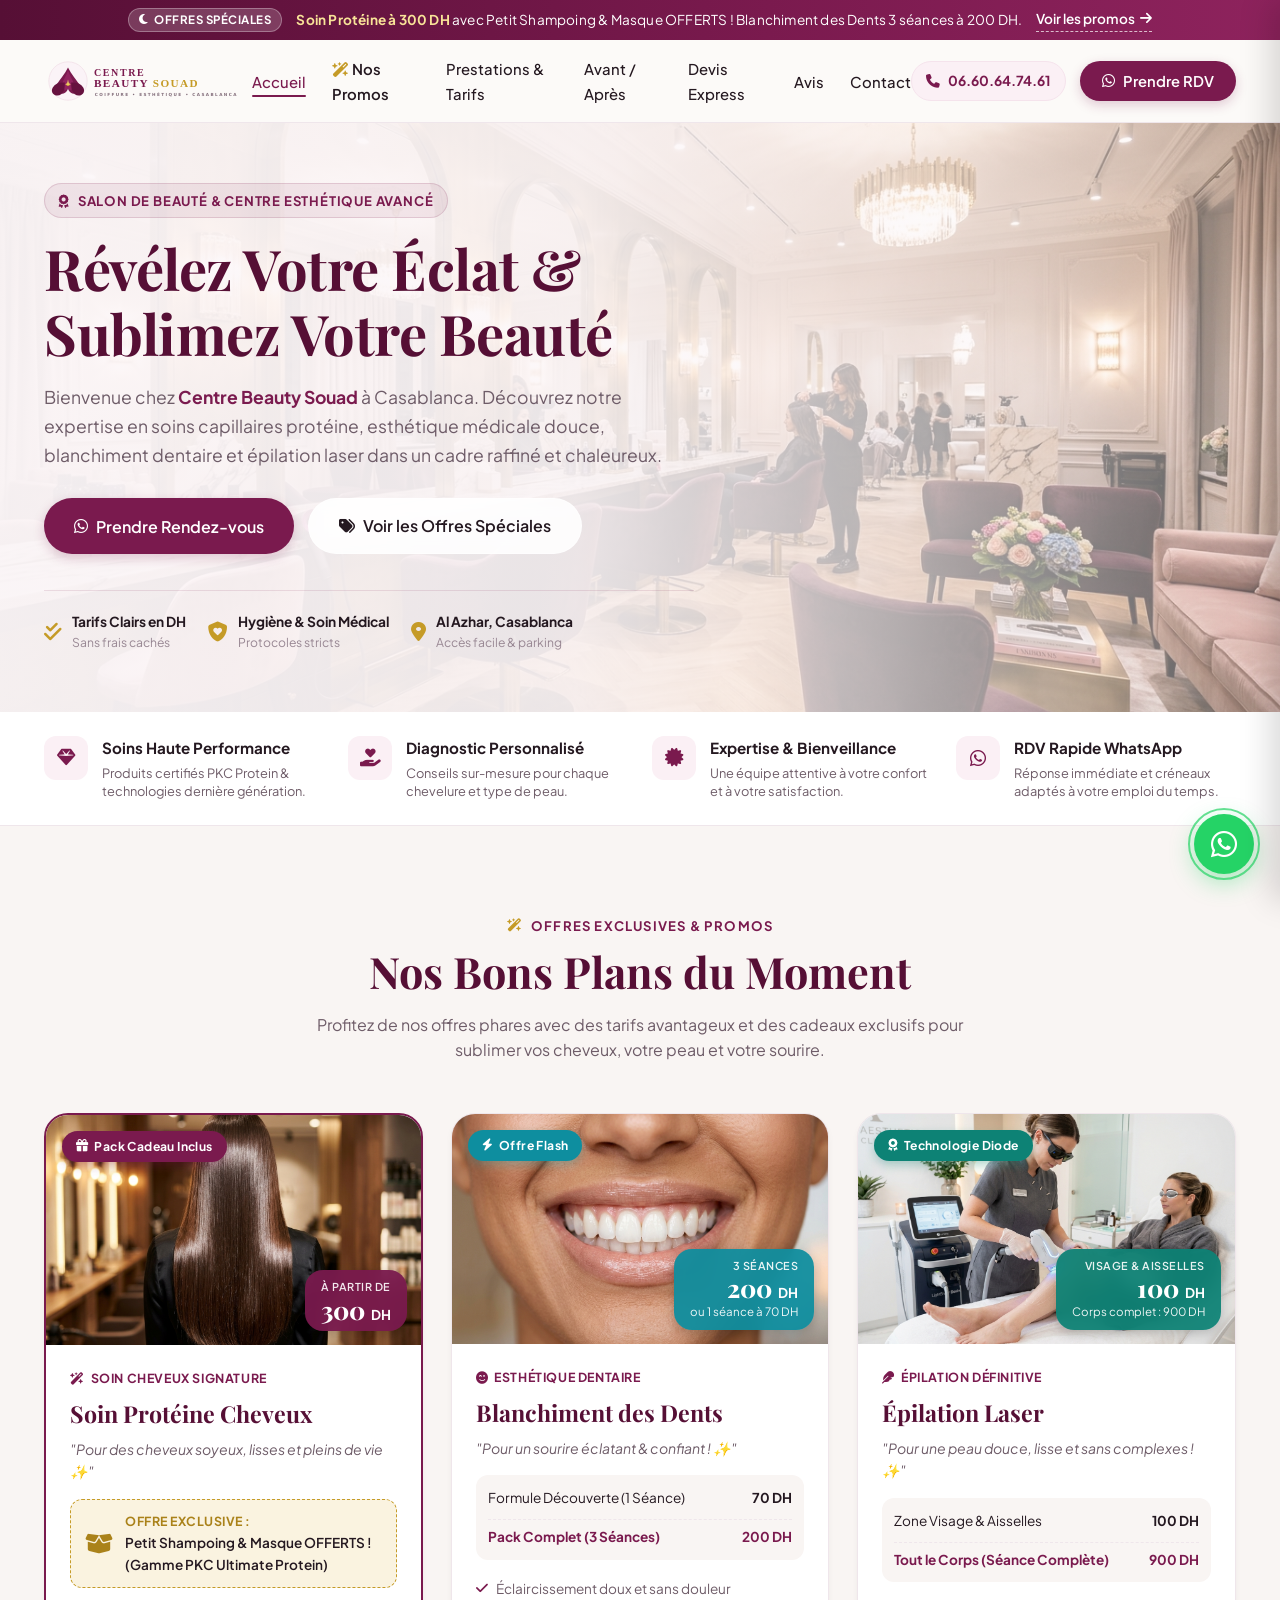
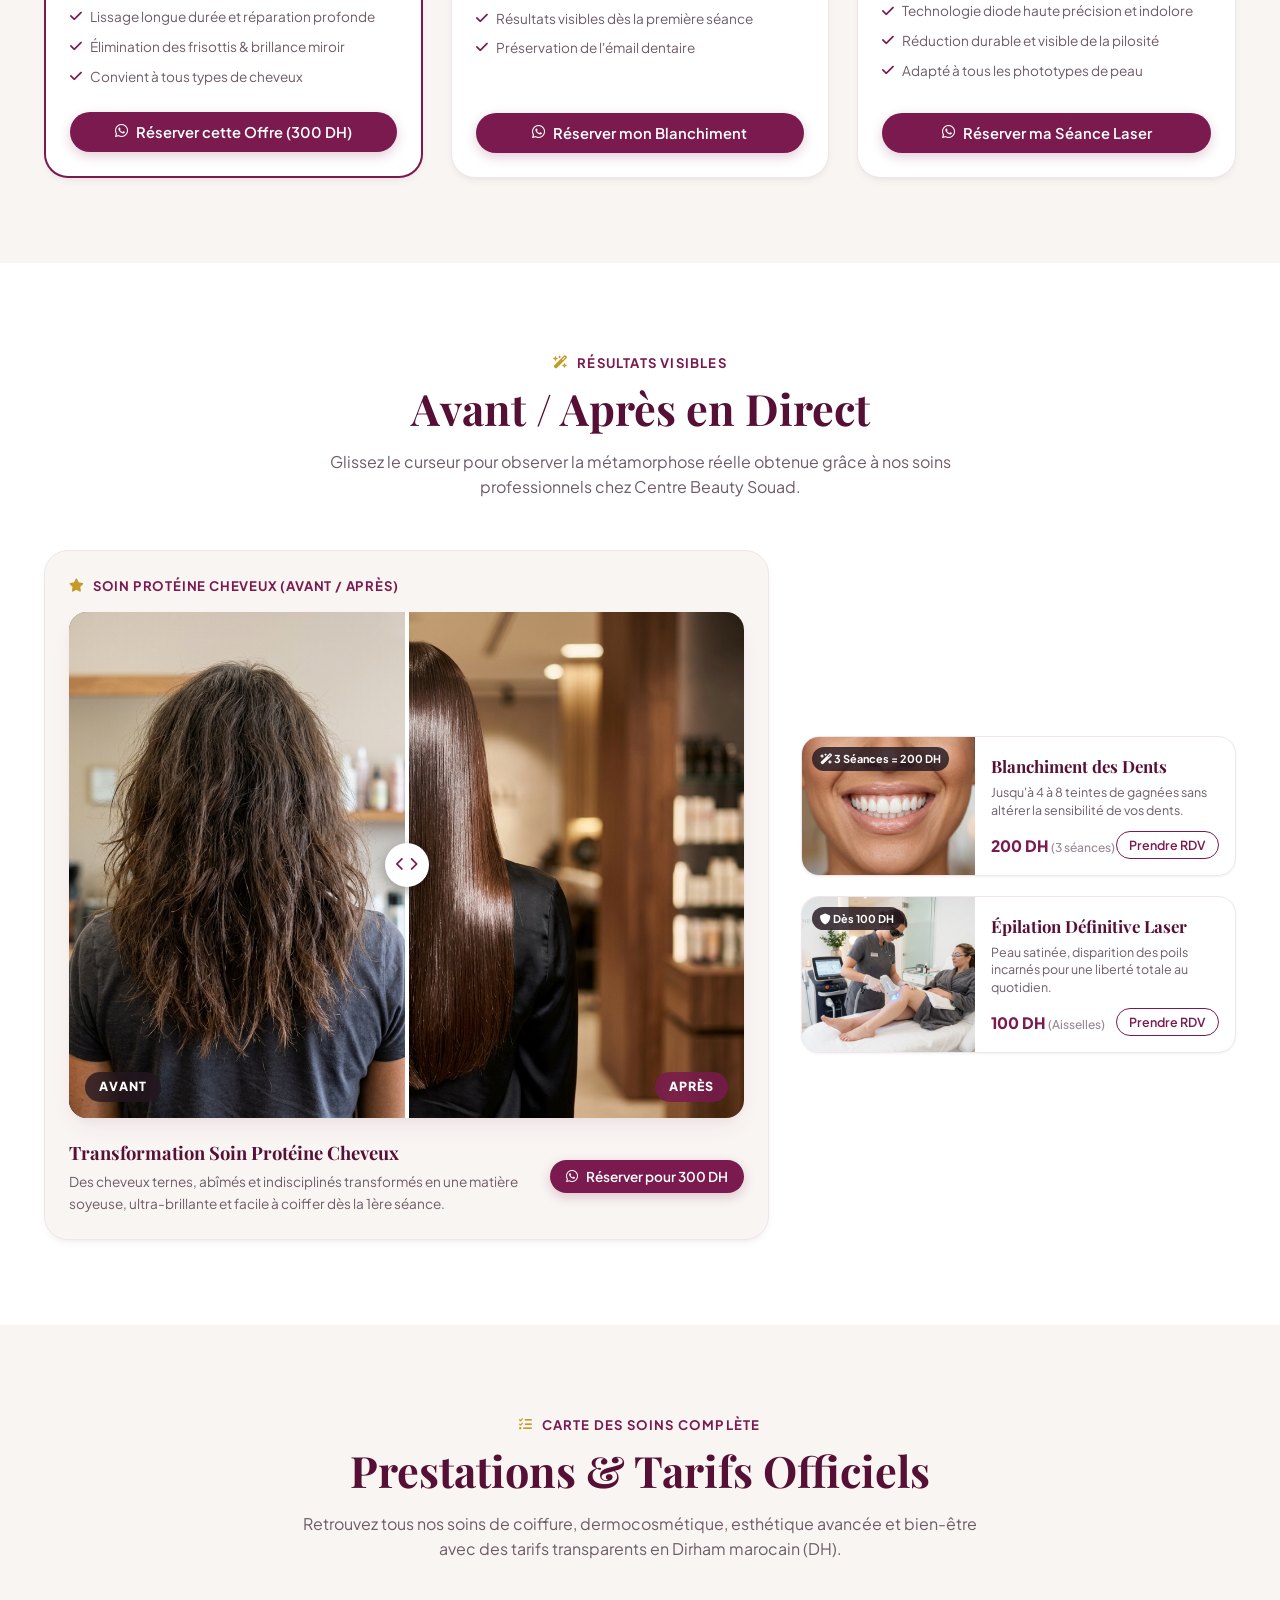
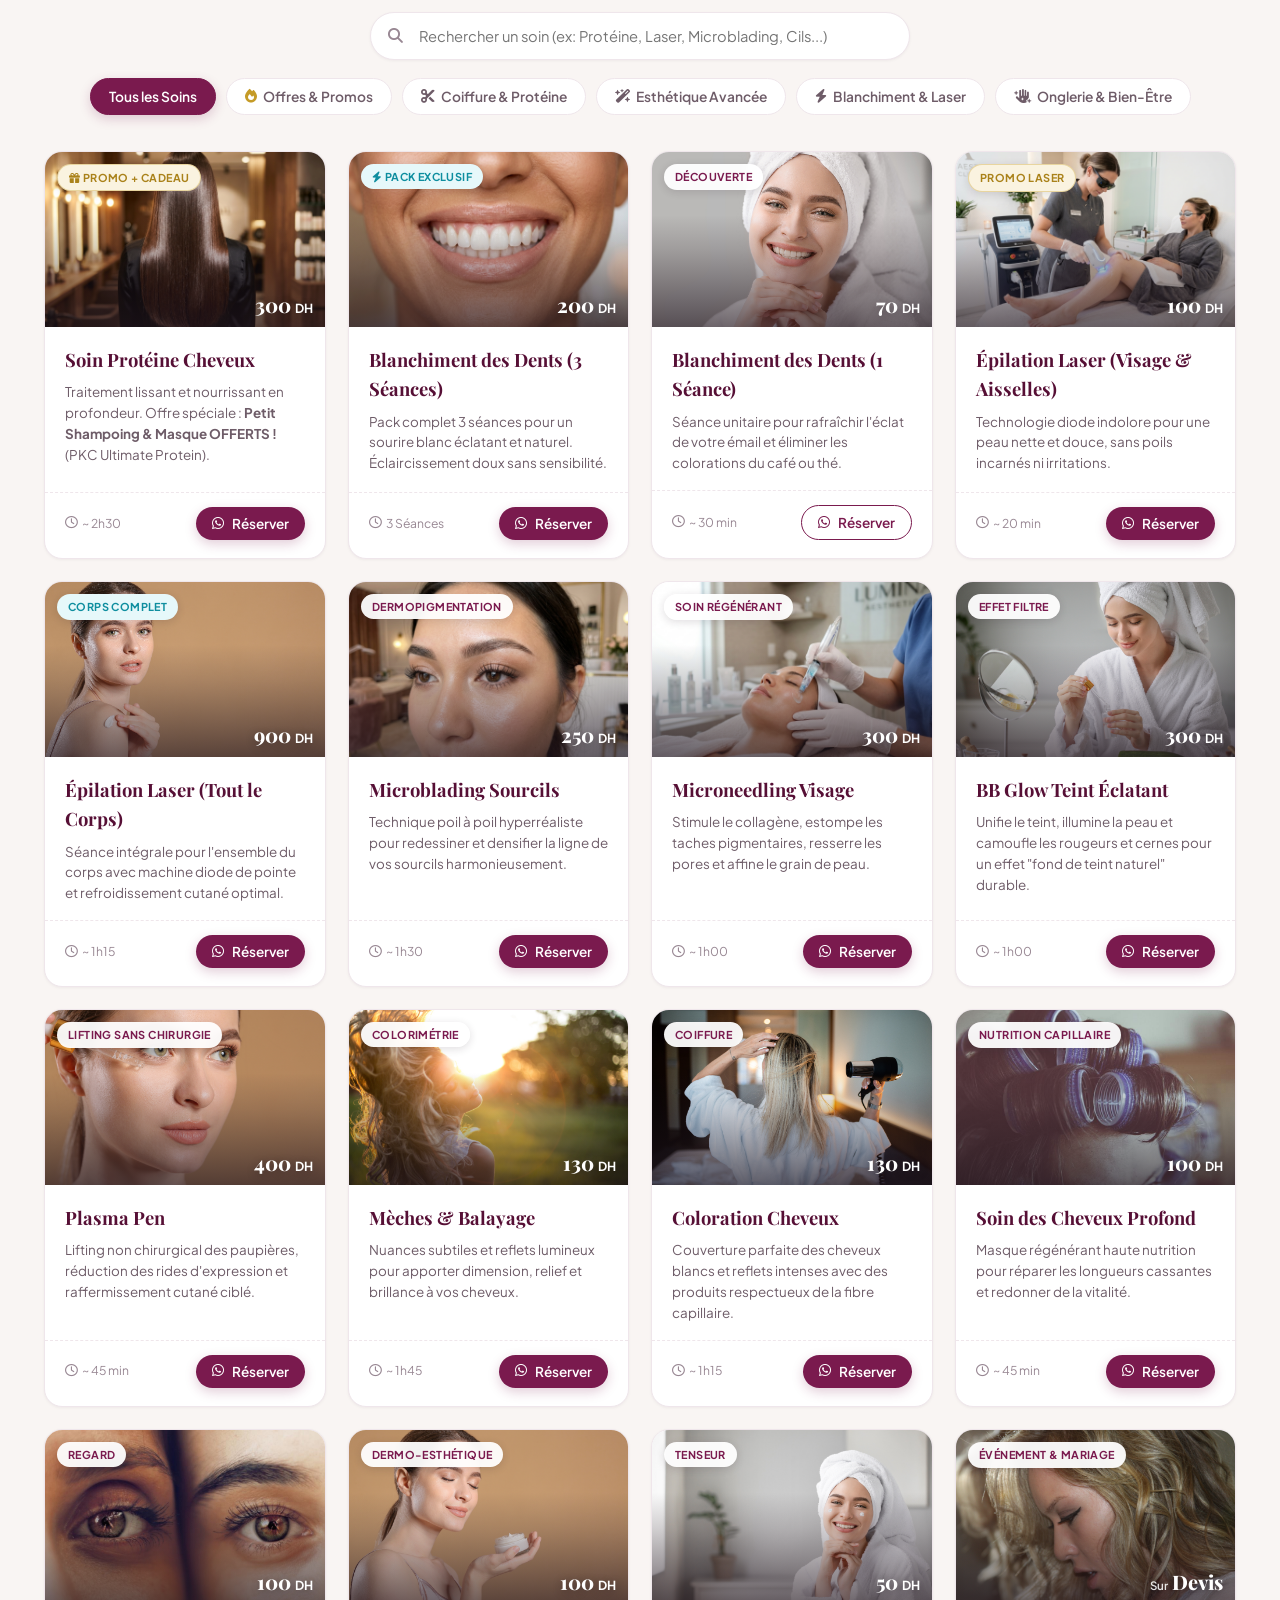
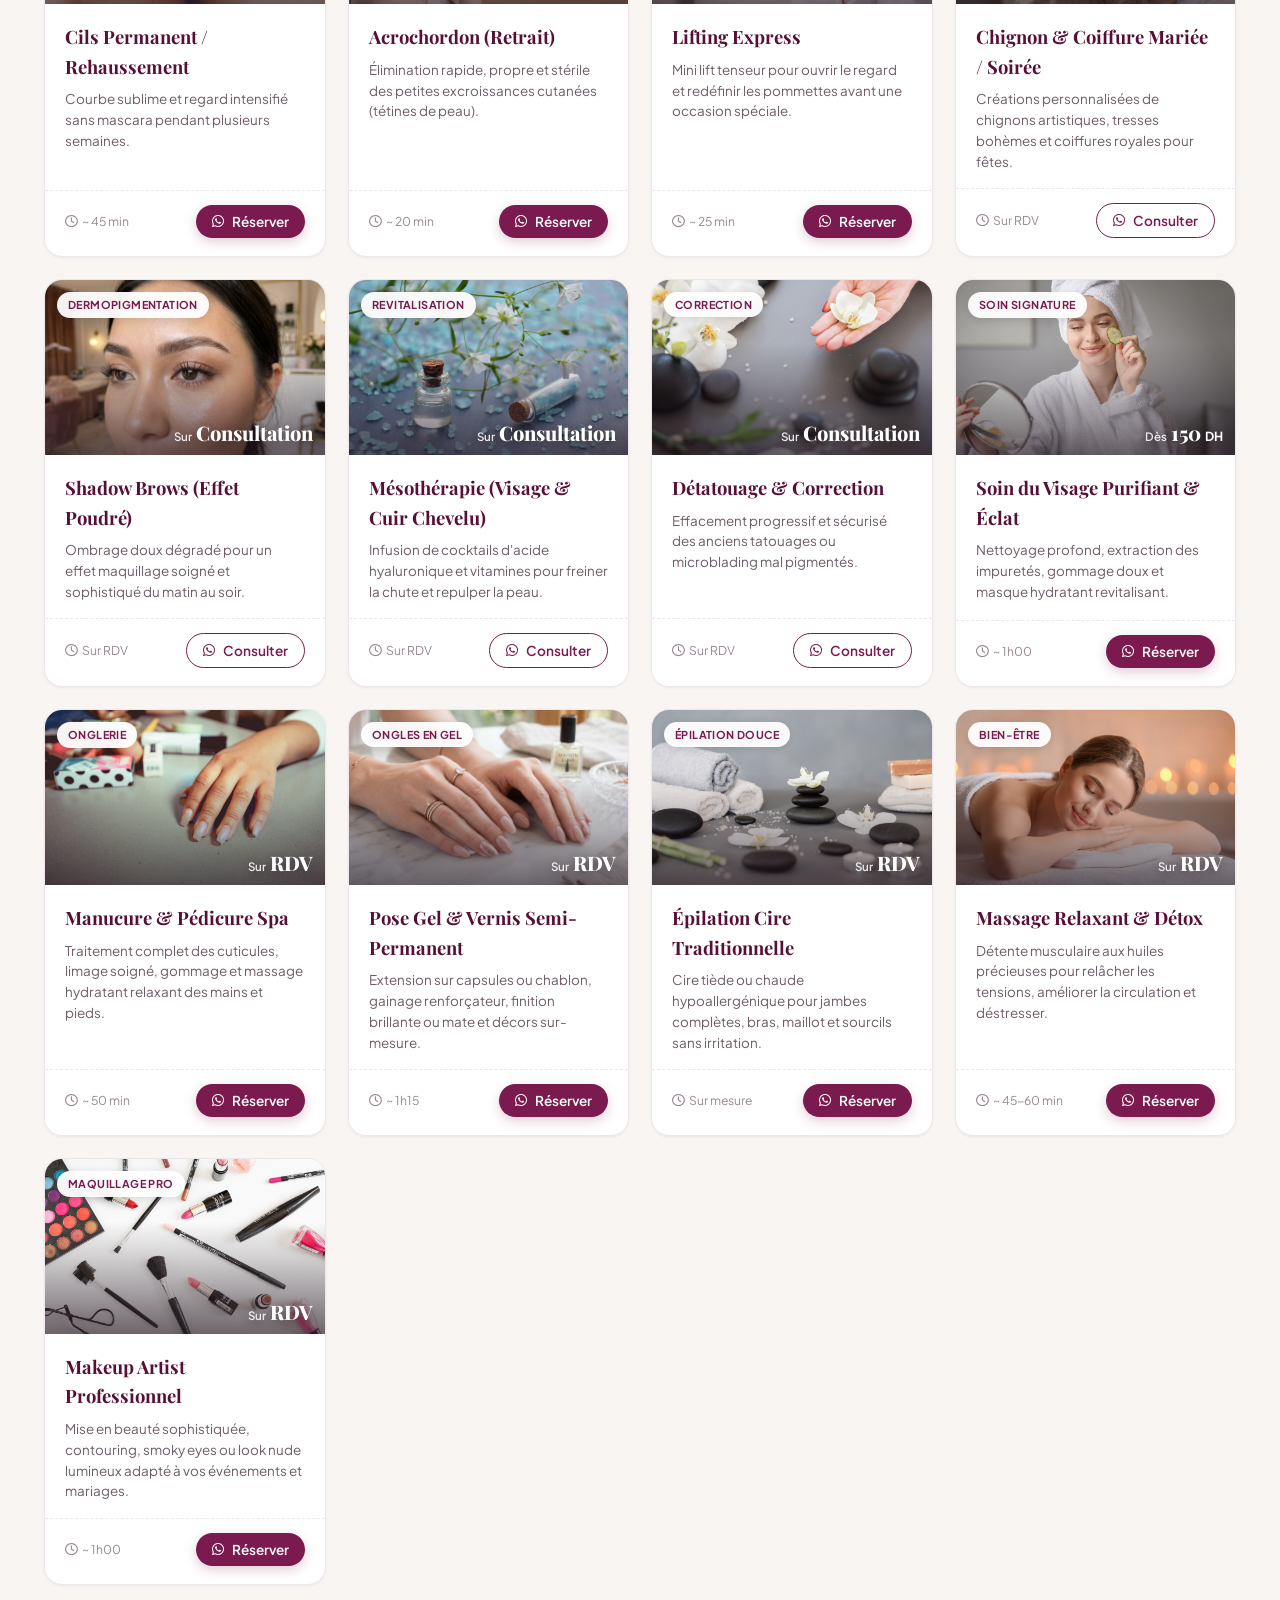
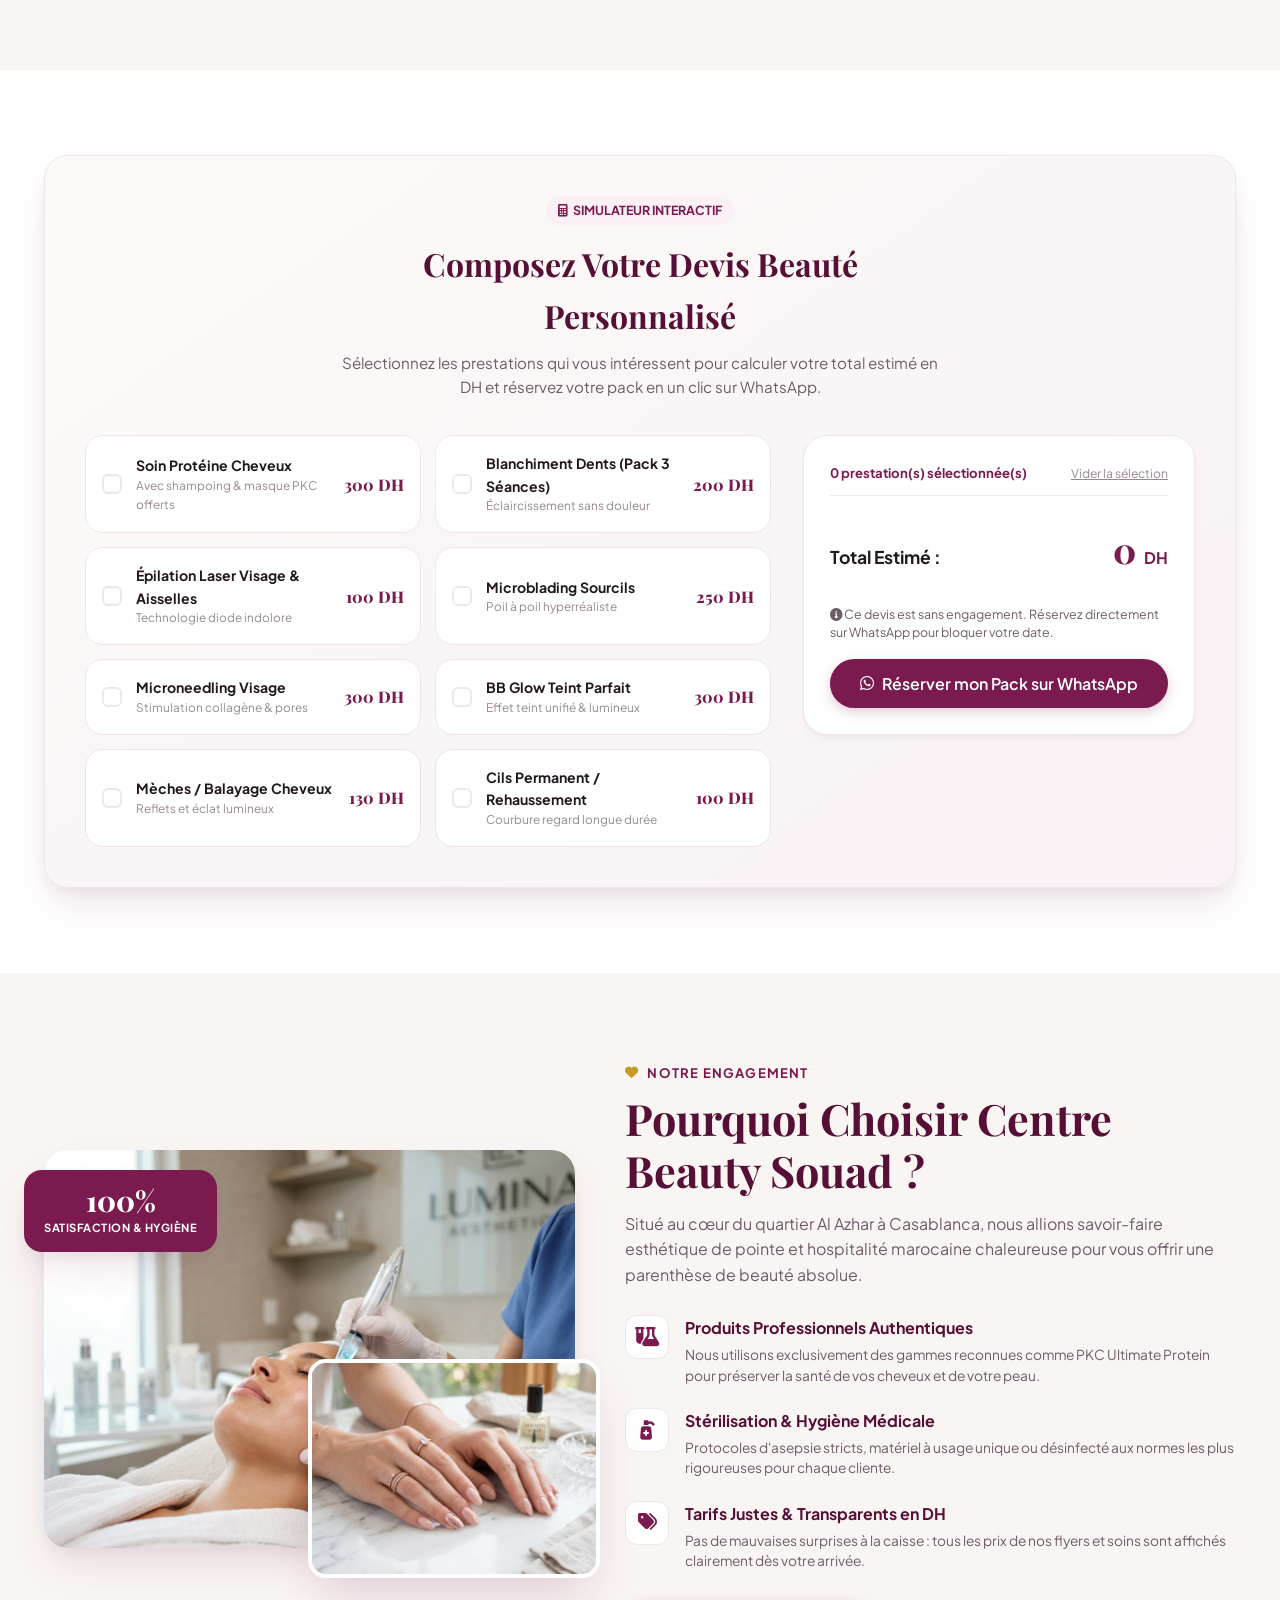
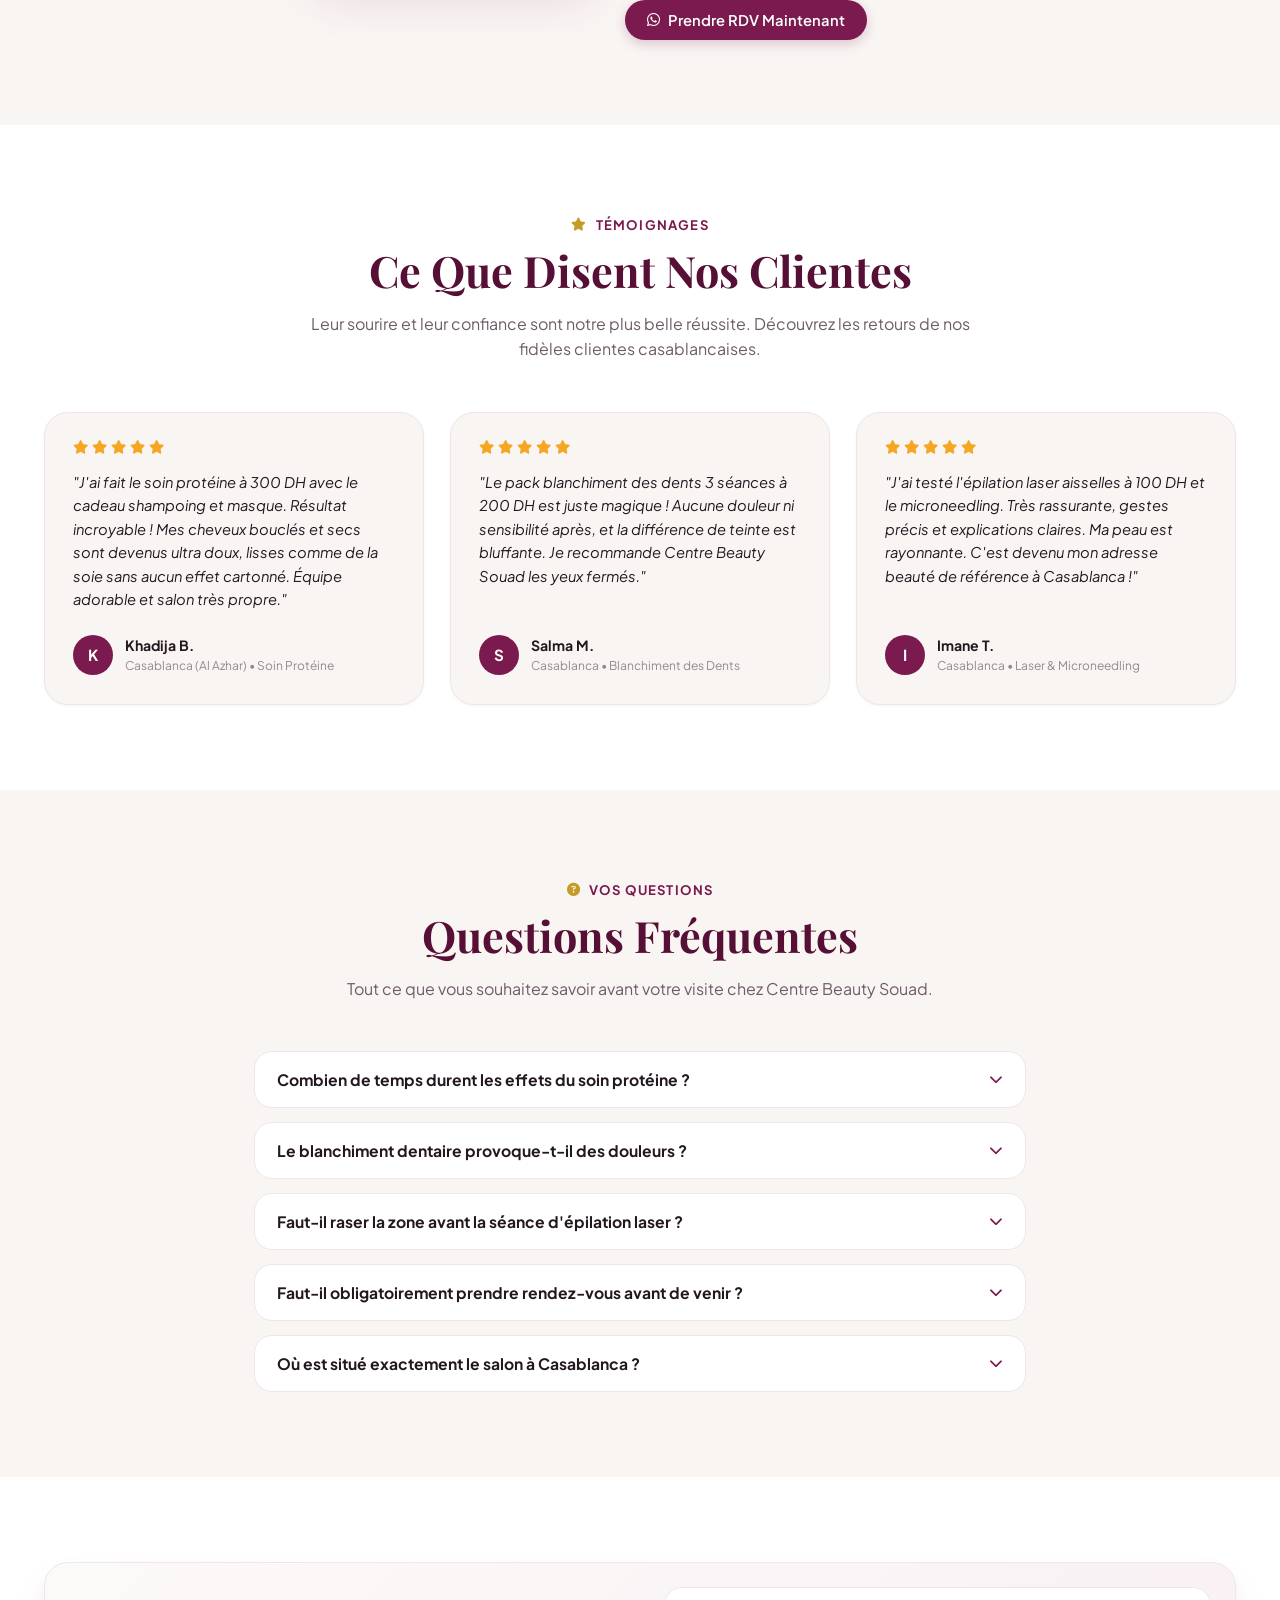
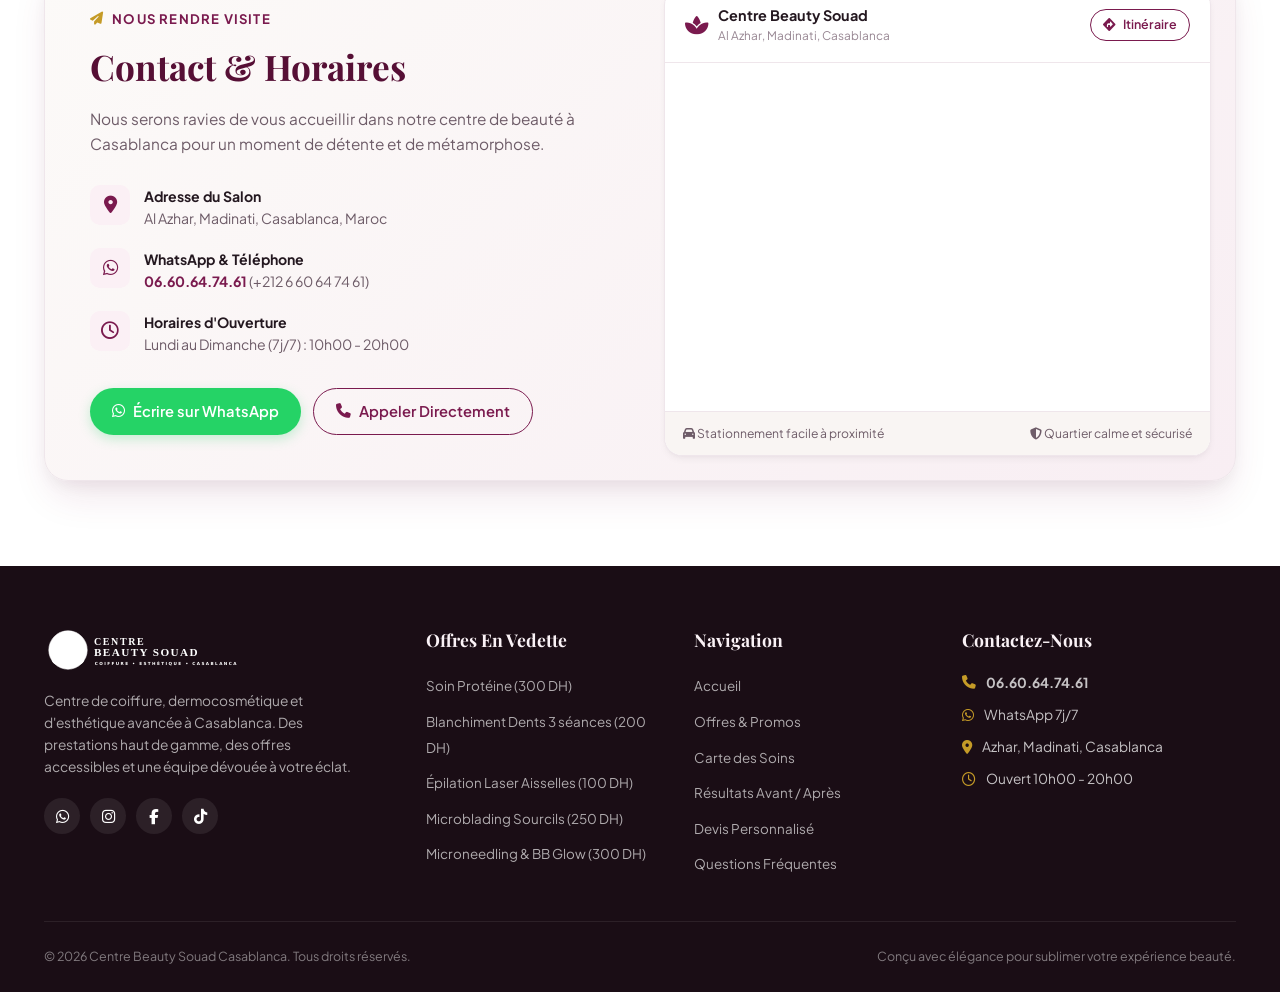
==== commit 4ed0e44a: "feat: add service images and enhance UI with image cards and keyboard accessibility" ====
--- a/index.html
+++ b/index.html
@@ -14,9 +14,21 @@
   <!-- Open Graph / Facebook -->
   <meta property="og:type" content="website">
   <meta property="og:url" content="https://centre-beauty-souad.vercel.app/">
-  <meta property="og:title" content="Centre Beauty Souad | Salon de Coiffure & Beauté Casablanca">
+  <meta property="og:site_name" content="Centre Beauty Souad">
+  <meta property="og:locale" content="fr_MA">
+  <meta property="og:title" content="Centre Beauty Souad | Salon de Coiffure & Esthétique à Casablanca">
   <meta property="og:description" content="Découvrez nos offres exclusives : Soin Protéine à 300 DH avec masque offert, Blanchiment dentaire dès 70 DH, Épilation laser dès 100 DH et soins d'esthétique avancée.">
-  <meta property="og:image" content="assets/images/hero-salon.jpg">
+  <meta property="og:image" content="https://centre-beauty-souad.vercel.app/assets/images/hero-salon.jpg">
+  <meta property="og:image:alt" content="Intérieur du salon Centre Beauty Souad à Casablanca">
+
+  <!-- Twitter -->
+  <meta name="twitter:card" content="summary_large_image">
+  <meta name="twitter:title" content="Centre Beauty Souad | Salon de Coiffure & Esthétique à Casablanca">
+  <meta name="twitter:description" content="Soin Protéine dès 300 DH, Blanchiment dentaire dès 70 DH, Épilation laser dès 100 DH et esthétique avancée à Casablanca.">
+  <meta name="twitter:image" content="https://centre-beauty-souad.vercel.app/assets/images/hero-salon.jpg">
+
+  <!-- Canonical -->
+  <link rel="canonical" href="https://centre-beauty-souad.vercel.app/">
 
   <!-- Favicon -->
   <link rel="icon" type="image/svg+xml" href="assets/images/favicon.svg">
@@ -38,7 +50,8 @@
     "@context": "https://schema.org",
     "@type": "BeautySalon",
     "name": "Centre Beauty Souad",
-    "image": "assets/images/hero-salon.jpg",
+    "url": "https://centre-beauty-souad.vercel.app/",
+    "image": "https://centre-beauty-souad.vercel.app/assets/images/hero-salon.jpg",
     "telephone": "+212660647461",
     "address": {
       "@type": "PostalAddress",
@@ -83,7 +96,7 @@
       <nav class="desktop-nav" aria-label="Navigation principale">
         <ul class="nav-links">
           <li><a href="#accueil" class="nav-link active">Accueil</a></li>
-          <li><a href="#promos" class="nav-link highlight-nav"><i class="fa-solid fa-sparkles text-gold"></i> Nos Promos</a></li>
+          <li><a href="#promos" class="nav-link highlight-nav"><i class="fa-solid fa-wand-magic-sparkles text-gold"></i> Nos Promos</a></li>
           <li><a href="#services" class="nav-link">Prestations &amp; Tarifs</a></li>
           <li><a href="#avant-apres" class="nav-link">Avant / Après</a></li>
           <li><a href="#calculateur" class="nav-link">Devis Express</a></li>
@@ -240,7 +253,7 @@
       <div class="container">
         <div class="section-header text-center">
           <div class="section-subtitle">
-            <i class="fa-solid fa-sparkles text-gold"></i> OFFRES EXCLUSIVES &amp; PROMOS
+            <i class="fa-solid fa-wand-magic-sparkles text-gold"></i> OFFRES EXCLUSIVES &amp; PROMOS
           </div>
           <h2 class="section-title">Nos Bons Plans du Moment</h2>
           <p class="section-desc">
@@ -394,7 +407,7 @@
           <!-- Main Interactive Slider for Hair Protein -->
           <div class="comparison-card">
             <div class="comparison-badge"><i class="fa-solid fa-star text-gold"></i> Soin Protéine Cheveux (Avant / Après)</div>
-            <div class="comparison-slider" id="hairSliderContainer" tabindex="0" aria-label="Curseur de comparaison avant après pour soin protéine cheveux">
+            <div class="comparison-slider" id="hairSliderContainer" tabindex="0" role="slider" aria-label="Curseur de comparaison avant après pour soin protéine cheveux" aria-valuemin="0" aria-valuemax="100" aria-valuenow="50">
               <!-- After Image (Background) -->
               <div class="slider-image-wrapper image-after">
                 <img src="assets/images/protein-after.jpg" alt="Cheveux lisses soyeux après soin protéine">
@@ -430,7 +443,7 @@
             <div class="result-tile">
               <div class="tile-img-box">
                 <img src="assets/images/teeth-whitening.jpg" alt="Résultat blanchiment des dents">
-                <div class="tile-badge"><i class="fa-solid fa-sparkles"></i> 3 Séances = 200 DH</div>
+                <div class="tile-badge"><i class="fa-solid fa-wand-magic-sparkles"></i> 3 Séances = 200 DH</div>
               </div>
               <div class="tile-content">
                 <h4>Blanchiment des Dents</h4>
@@ -498,12 +511,15 @@
 
           <!-- 1. Soin Protéine Cheveux -->
           <div class="service-item-card" data-category="promo coiffure" data-name="soin proteine cheveux lissage">
-            <div class="service-card-top">
+            <div class="service-media">
+              <img src="assets/images/protein-after.jpg" alt="Soin protéine cheveux lissant en institut" loading="lazy" width="1200" height="896">
               <span class="service-tag tag-promo"><i class="fa-solid fa-gift"></i> Promo + Cadeau</span>
               <div class="service-price">300 <span class="currency">DH</span></div>
             </div>
-            <h3 class="service-item-title">Soin Protéine Cheveux</h3>
+            <div class="service-body">
+              <h3 class="service-item-title">Soin Protéine Cheveux</h3>
             <p class="service-item-desc">Traitement lissant et nourrissant en profondeur. Offre spéciale : <strong>Petit Shampoing &amp; Masque OFFERTS !</strong> (PKC Ultimate Protein).</p>
+            </div>
             <div class="service-card-bottom">
               <span class="service-duration"><i class="fa-regular fa-clock"></i> ~ 2h30</span>
               <button class="btn btn-sm btn-primary open-booking-btn" data-service="Soin Protéine Cheveux (300 DH)">
@@ -514,12 +530,15 @@
 
           <!-- 2. Blanchiment des Dents (3 séances) -->
           <div class="service-item-card" data-category="promo dentaire-laser" data-name="blanchiment des dents 3 seances pack sourire">
-            <div class="service-card-top">
+            <div class="service-media">
+              <img src="assets/images/teeth-whitening.jpg" alt="Sourire blanc après blanchiment dentaire" loading="lazy" width="1200" height="896">
               <span class="service-tag tag-exclusive"><i class="fa-solid fa-bolt"></i> Pack Exclusif</span>
               <div class="service-price">200 <span class="currency">DH</span></div>
             </div>
-            <h3 class="service-item-title">Blanchiment des Dents (3 Séances)</h3>
+            <div class="service-body">
+              <h3 class="service-item-title">Blanchiment des Dents (3 Séances)</h3>
             <p class="service-item-desc">Pack complet 3 séances pour un sourire blanc éclatant et naturel. Éclaircissement doux sans sensibilité.</p>
+            </div>
             <div class="service-card-bottom">
               <span class="service-duration"><i class="fa-regular fa-clock"></i> 3 Séances</span>
               <button class="btn btn-sm btn-primary open-booking-btn" data-service="Blanchiment des Dents 3 Séances (200 DH)">
@@ -530,12 +549,15 @@
 
           <!-- 3. Blanchiment des Dents (1 séance) -->
           <div class="service-item-card" data-category="dentaire-laser" data-name="blanchiment des dents 1 seance flash">
-            <div class="service-card-top">
+            <div class="service-media">
+              <img src="assets/images/services/blanchiment-1-seance.jpg" alt="Sourire éclatant après une séance de blanchiment" loading="lazy" width="960" height="640">
               <span class="service-tag">Découverte</span>
               <div class="service-price">70 <span class="currency">DH</span></div>
             </div>
-            <h3 class="service-item-title">Blanchiment des Dents (1 Séance)</h3>
+            <div class="service-body">
+              <h3 class="service-item-title">Blanchiment des Dents (1 Séance)</h3>
             <p class="service-item-desc">Séance unitaire pour rafraîchir l'éclat de votre émail et éliminer les colorations du café ou thé.</p>
+            </div>
             <div class="service-card-bottom">
               <span class="service-duration"><i class="fa-regular fa-clock"></i> ~ 30 min</span>
               <button class="btn btn-sm btn-outline open-booking-btn" data-service="Blanchiment des Dents 1 Séance (70 DH)">
@@ -546,12 +568,15 @@
 
           <!-- 4. Épilation Laser - Visage & Aisselles -->
           <div class="service-item-card" data-category="promo dentaire-laser" data-name="epilation laser visage aisselles definitive">
-            <div class="service-card-top">
+            <div class="service-media">
+              <img src="assets/images/laser-treatment.jpg" alt="Épilation laser diode visage et aisselles" loading="lazy" width="1200" height="896">
               <span class="service-tag tag-promo">Promo Laser</span>
               <div class="service-price">100 <span class="currency">DH</span></div>
             </div>
-            <h3 class="service-item-title">Épilation Laser (Visage &amp; Aisselles)</h3>
+            <div class="service-body">
+              <h3 class="service-item-title">Épilation Laser (Visage &amp; Aisselles)</h3>
             <p class="service-item-desc">Technologie diode indolore pour une peau nette et douce, sans poils incarnés ni irritations.</p>
+            </div>
             <div class="service-card-bottom">
               <span class="service-duration"><i class="fa-regular fa-clock"></i> ~ 20 min</span>
               <button class="btn btn-sm btn-primary open-booking-btn" data-service="Épilation Laser Visage & Aisselles (100 DH)">
@@ -562,12 +587,15 @@
 
           <!-- 5. Épilation Laser - Tout le Corps -->
           <div class="service-item-card" data-category="promo dentaire-laser" data-name="epilation laser corps complet tout le corps">
-            <div class="service-card-top">
+            <div class="service-media">
+              <img src="assets/images/services/laser-corps.jpg" alt="Épilation laser corps complet, peau douce et nette" loading="lazy" width="960" height="640">
               <span class="service-tag tag-exclusive">Corps Complet</span>
               <div class="service-price">900 <span class="currency">DH</span></div>
             </div>
-            <h3 class="service-item-title">Épilation Laser (Tout le Corps)</h3>
+            <div class="service-body">
+              <h3 class="service-item-title">Épilation Laser (Tout le Corps)</h3>
             <p class="service-item-desc">Séance intégrale pour l'ensemble du corps avec machine diode de pointe et refroidissement cutané optimal.</p>
+            </div>
             <div class="service-card-bottom">
               <span class="service-duration"><i class="fa-regular fa-clock"></i> ~ 1h15</span>
               <button class="btn btn-sm btn-primary open-booking-btn" data-service="Épilation Laser Tout le Corps (900 DH)">
@@ -578,12 +606,15 @@
 
           <!-- 6. Microblading -->
           <div class="service-item-card" data-category="esthetique" data-name="microblading sourcils poil a poil pigmentation">
-            <div class="service-card-top">
+            <div class="service-media">
+              <img src="assets/images/microblading.jpg" alt="Microblading des sourcils poil à poil" loading="lazy" width="1200" height="896">
               <span class="service-tag">Dermopigmentation</span>
               <div class="service-price">250 <span class="currency">DH</span></div>
             </div>
-            <h3 class="service-item-title">Microblading Sourcils</h3>
+            <div class="service-body">
+              <h3 class="service-item-title">Microblading Sourcils</h3>
             <p class="service-item-desc">Technique poil à poil hyperréaliste pour redessiner et densifier la ligne de vos sourcils harmonieusement.</p>
+            </div>
             <div class="service-card-bottom">
               <span class="service-duration"><i class="fa-regular fa-clock"></i> ~ 1h30</span>
               <button class="btn btn-sm btn-primary open-booking-btn" data-service="Microblading Sourcils (250 DH)">
@@ -594,12 +625,15 @@
 
           <!-- 7. Microneedling -->
           <div class="service-item-card" data-category="esthetique" data-name="microneedling soin visage collagene cicatrices pores">
-            <div class="service-card-top">
+            <div class="service-media">
+              <img src="assets/images/facial-treatment.jpg" alt="Soin microneedling du visage en institut" loading="lazy" width="1200" height="896">
               <span class="service-tag">Soin Régénérant</span>
               <div class="service-price">300 <span class="currency">DH</span></div>
             </div>
-            <h3 class="service-item-title">Microneedling Visage</h3>
+            <div class="service-body">
+              <h3 class="service-item-title">Microneedling Visage</h3>
             <p class="service-item-desc">Stimule le collagène, estompe les taches pigmentaires, resserre les pores et affine le grain de peau.</p>
+            </div>
             <div class="service-card-bottom">
               <span class="service-duration"><i class="fa-regular fa-clock"></i> ~ 1h00</span>
               <button class="btn btn-sm btn-primary open-booking-btn" data-service="Microneedling Visage (300 DH)">
@@ -610,12 +644,15 @@
 
           <!-- 8. BB Glow -->
           <div class="service-item-card" data-category="esthetique" data-name="bb glow teint parfait eclat fond de teint semi permanent">
-            <div class="service-card-top">
+            <div class="service-media">
+              <img src="assets/images/services/bb-glow.jpg" alt="Application d'un sérum éclat BB Glow" loading="lazy" width="960" height="640">
               <span class="service-tag">Effet Filtre</span>
               <div class="service-price">300 <span class="currency">DH</span></div>
             </div>
-            <h3 class="service-item-title">BB Glow Teint Éclatant</h3>
+            <div class="service-body">
+              <h3 class="service-item-title">BB Glow Teint Éclatant</h3>
             <p class="service-item-desc">Unifie le teint, illumine la peau et camoufle les rougeurs et cernes pour un effet "fond de teint naturel" durable.</p>
+            </div>
             <div class="service-card-bottom">
               <span class="service-duration"><i class="fa-regular fa-clock"></i> ~ 1h00</span>
               <button class="btn btn-sm btn-primary open-booking-btn" data-service="BB Glow (300 DH)">
@@ -626,12 +663,15 @@
 
           <!-- 9. Plasma Pen -->
           <div class="service-item-card" data-category="esthetique" data-name="plasma pen lifting paupieres rides ridules">
-            <div class="service-card-top">
+            <div class="service-media">
+              <img src="assets/images/services/plasma-pen.jpg" alt="Soin de la peau du visage au sérum" loading="lazy" width="960" height="640">
               <span class="service-tag">Lifting Sans Chirurgie</span>
               <div class="service-price">400 <span class="currency">DH</span></div>
             </div>
-            <h3 class="service-item-title">Plasma Pen</h3>
+            <div class="service-body">
+              <h3 class="service-item-title">Plasma Pen</h3>
             <p class="service-item-desc">Lifting non chirurgical des paupières, réduction des rides d'expression et raffermissement cutané ciblé.</p>
+            </div>
             <div class="service-card-bottom">
               <span class="service-duration"><i class="fa-regular fa-clock"></i> ~ 45 min</span>
               <button class="btn btn-sm btn-primary open-booking-btn" data-service="Plasma Pen (400 DH)">
@@ -642,12 +682,15 @@
 
           <!-- 10. Mèches -->
           <div class="service-item-card" data-category="coiffure" data-name="meches balayage blond cheveux lumiere">
-            <div class="service-card-top">
+            <div class="service-media">
+              <img src="assets/images/services/meches-balayage.jpg" alt="Cheveux blonds avec balayage lumineux" loading="lazy" width="960" height="640">
               <span class="service-tag">Colorimétrie</span>
               <div class="service-price">130 <span class="currency">DH</span></div>
             </div>
-            <h3 class="service-item-title">Mèches &amp; Balayage</h3>
+            <div class="service-body">
+              <h3 class="service-item-title">Mèches &amp; Balayage</h3>
             <p class="service-item-desc">Nuances subtiles et reflets lumineux pour apporter dimension, relief et brillance à vos cheveux.</p>
+            </div>
             <div class="service-card-bottom">
               <span class="service-duration"><i class="fa-regular fa-clock"></i> ~ 1h45</span>
               <button class="btn btn-sm btn-primary open-booking-btn" data-service="Mèches & Balayage (130 DH)">
@@ -658,12 +701,15 @@
 
           <!-- 11. Coloration Cheveux -->
           <div class="service-item-card" data-category="coiffure" data-name="coloration cheveux teinture racines">
-            <div class="service-card-top">
+            <div class="service-media">
+              <img src="assets/images/services/coloration.jpg" alt="Coloration et brushing des cheveux en salon" loading="lazy" width="960" height="641">
               <span class="service-tag">Coiffure</span>
               <div class="service-price">130 <span class="currency">DH</span></div>
             </div>
-            <h3 class="service-item-title">Coloration Cheveux</h3>
+            <div class="service-body">
+              <h3 class="service-item-title">Coloration Cheveux</h3>
             <p class="service-item-desc">Couverture parfaite des cheveux blancs et reflets intenses avec des produits respectueux de la fibre capillaire.</p>
+            </div>
             <div class="service-card-bottom">
               <span class="service-duration"><i class="fa-regular fa-clock"></i> ~ 1h15</span>
               <button class="btn btn-sm btn-primary open-booking-btn" data-service="Coloration Cheveux (130 DH)">
@@ -674,12 +720,15 @@
 
           <!-- 12. Soin des Cheveux -->
           <div class="service-item-card" data-category="coiffure" data-name="soin des cheveux botox capillaire masque nutrition">
-            <div class="service-card-top">
+            <div class="service-media">
+              <img src="assets/images/services/soin-cheveux.jpg" alt="Soin profond et nutrition des cheveux" loading="lazy" width="960" height="640">
               <span class="service-tag">Nutrition Capillaire</span>
               <div class="service-price">100 <span class="currency">DH</span></div>
             </div>
-            <h3 class="service-item-title">Soin des Cheveux Profond</h3>
+            <div class="service-body">
+              <h3 class="service-item-title">Soin des Cheveux Profond</h3>
             <p class="service-item-desc">Masque régénérant haute nutrition pour réparer les longueurs cassantes et redonner de la vitalité.</p>
+            </div>
             <div class="service-card-bottom">
               <span class="service-duration"><i class="fa-regular fa-clock"></i> ~ 45 min</span>
               <button class="btn btn-sm btn-primary open-booking-btn" data-service="Soin des Cheveux (100 DH)">
@@ -690,12 +739,15 @@
 
           <!-- 13. Cils Permanent -->
           <div class="service-item-card" data-category="esthetique" data-name="cils permanent rehaussement teinture regard">
-            <div class="service-card-top">
+            <div class="service-media">
+              <img src="assets/images/services/cils-permanent.jpg" alt="Regard sublimé par un rehaussement de cils" loading="lazy" width="960" height="540">
               <span class="service-tag">Regard</span>
               <div class="service-price">100 <span class="currency">DH</span></div>
             </div>
-            <h3 class="service-item-title">Cils Permanent / Rehaussement</h3>
+            <div class="service-body">
+              <h3 class="service-item-title">Cils Permanent / Rehaussement</h3>
             <p class="service-item-desc">Courbe sublime et regard intensifié sans mascara pendant plusieurs semaines.</p>
+            </div>
             <div class="service-card-bottom">
               <span class="service-duration"><i class="fa-regular fa-clock"></i> ~ 45 min</span>
               <button class="btn btn-sm btn-primary open-booking-btn" data-service="Cils Permanent (100 DH)">
@@ -706,12 +758,15 @@
 
           <!-- 14. Acrochordon -->
           <div class="service-item-card" data-category="esthetique" data-name="acrochordon tetine retrait peau grain de beaute">
-            <div class="service-card-top">
+            <div class="service-media">
+              <img src="assets/images/services/acrochordon.jpg" alt="Soin de la peau avec une crème hydratante" loading="lazy" width="960" height="640">
               <span class="service-tag">Dermo-Esthétique</span>
               <div class="service-price">100 <span class="currency">DH</span></div>
             </div>
-            <h3 class="service-item-title">Acrochordon (Retrait)</h3>
+            <div class="service-body">
+              <h3 class="service-item-title">Acrochordon (Retrait)</h3>
             <p class="service-item-desc">Élimination rapide, propre et stérile des petites excroissances cutanées (tétines de peau).</p>
+            </div>
             <div class="service-card-bottom">
               <span class="service-duration"><i class="fa-regular fa-clock"></i> ~ 20 min</span>
               <button class="btn btn-sm btn-primary open-booking-btn" data-service="Retrait Acrochordon (100 DH)">
@@ -722,12 +777,15 @@
 
           <!-- 15. Lifting Visage / Sourcils -->
           <div class="service-item-card" data-category="esthetique" data-name="lifting sourcils visage mini lift">
-            <div class="service-card-top">
+            <div class="service-media">
+              <img src="assets/images/services/lifting-express.jpg" alt="Visage lumineux après un soin liftant" loading="lazy" width="960" height="640">
               <span class="service-tag">Tenseur</span>
               <div class="service-price">50 <span class="currency">DH</span></div>
             </div>
-            <h3 class="service-item-title">Lifting Express</h3>
+            <div class="service-body">
+              <h3 class="service-item-title">Lifting Express</h3>
             <p class="service-item-desc">Mini lift tenseur pour ouvrir le regard et redéfinir les pommettes avant une occasion spéciale.</p>
+            </div>
             <div class="service-card-bottom">
               <span class="service-duration"><i class="fa-regular fa-clock"></i> ~ 25 min</span>
               <button class="btn btn-sm btn-primary open-booking-btn" data-service="Lifting Express (50 DH)">
@@ -738,12 +796,15 @@
 
           <!-- 16. Chignon & Coiffure Événementielle -->
           <div class="service-item-card" data-category="coiffure" data-name="chignon coiffure mariee soiree fete brushing">
-            <div class="service-card-top">
+            <div class="service-media">
+              <img src="assets/images/services/coiffure-evenement.jpg" alt="Coiffure de soirée ondulée et glamour" loading="lazy" width="960" height="640">
               <span class="service-tag">Événement &amp; Mariage</span>
               <div class="service-price"><small>Sur</small> Devis</div>
             </div>
-            <h3 class="service-item-title">Chignon &amp; Coiffure Mariée / Soirée</h3>
+            <div class="service-body">
+              <h3 class="service-item-title">Chignon &amp; Coiffure Mariée / Soirée</h3>
             <p class="service-item-desc">Créations personnalisées de chignons artistiques, tresses bohèmes et coiffures royales pour fêtes.</p>
+            </div>
             <div class="service-card-bottom">
               <span class="service-duration"><i class="fa-regular fa-clock"></i> Sur RDV</span>
               <button class="btn btn-sm btn-outline open-booking-btn" data-service="Chignon & Coiffure Événementielle (Sur Devis)">
@@ -754,28 +815,34 @@
 
           <!-- 17. Shadow Brows -->
           <div class="service-item-card" data-category="esthetique" data-name="shadow brows sourcils poudres ombrage">
-            <div class="service-card-top">
+            <div class="service-media">
+              <img src="assets/images/microblading.jpg" alt="Dessin des sourcils effet poudré Shadow Brows" loading="lazy" width="1200" height="896">
               <span class="service-tag">Dermopigmentation</span>
               <div class="service-price"><small>Sur</small> Consultation</div>
             </div>
-            <h3 class="service-item-title">Shadow Brows (Effet Poudré)</h3>
+            <div class="service-body">
+              <h3 class="service-item-title">Shadow Brows (Effet Poudré)</h3>
             <p class="service-item-desc">Ombrage doux dégradé pour un effet maquillage soigné et sophistiqué du matin au soir.</p>
+            </div>
             <div class="service-card-bottom">
               <span class="service-duration"><i class="fa-regular fa-clock"></i> Sur RDV</span>
               <button class="btn btn-sm btn-outline open-booking-btn" data-service="Shadow Brows Sourcils">
-                <i class="fa-brands fa-whatsapp"></i> Réserver
+                <i class="fa-brands fa-whatsapp"></i> Consulter
               </button>
             </div>
           </div>
 
           <!-- 18. Mésothérapie -->
           <div class="service-item-card" data-category="esthetique" data-name="mesotherapie vitamines peau visage cuir chevelu">
-            <div class="service-card-top">
+            <div class="service-media">
+              <img src="assets/images/services/mesotherapie.jpg" alt="Sérum de soin vitalisant pour la peau" loading="lazy" width="960" height="640">
               <span class="service-tag">Revitalisation</span>
               <div class="service-price"><small>Sur</small> Consultation</div>
             </div>
-            <h3 class="service-item-title">Mésothérapie (Visage &amp; Cuir Chevelu)</h3>
+            <div class="service-body">
+              <h3 class="service-item-title">Mésothérapie (Visage &amp; Cuir Chevelu)</h3>
             <p class="service-item-desc">Infusion de cocktails d'acide hyaluronique et vitamines pour freiner la chute et repulper la peau.</p>
+            </div>
             <div class="service-card-bottom">
               <span class="service-duration"><i class="fa-regular fa-clock"></i> Sur RDV</span>
               <button class="btn btn-sm btn-outline open-booking-btn" data-service="Mésothérapie Visage / Cheveux">
@@ -786,12 +853,15 @@
 
           <!-- 19. Détatouage -->
           <div class="service-item-card" data-category="esthetique" data-name="detatouage sourcils effacement maquillage permanent">
-            <div class="service-card-top">
+            <div class="service-media">
+              <img src="assets/images/services/detatouage.jpg" alt="Soin apaisant de la peau en institut" loading="lazy" width="960" height="640">
               <span class="service-tag">Correction</span>
               <div class="service-price"><small>Sur</small> Consultation</div>
             </div>
-            <h3 class="service-item-title">Détatouage &amp; Correction</h3>
+            <div class="service-body">
+              <h3 class="service-item-title">Détatouage &amp; Correction</h3>
             <p class="service-item-desc">Effacement progressif et sécurisé des anciens tatouages ou microblading mal pigmentés.</p>
+            </div>
             <div class="service-card-bottom">
               <span class="service-duration"><i class="fa-regular fa-clock"></i> Sur RDV</span>
               <button class="btn btn-sm btn-outline open-booking-btn" data-service="Détatouage & Correction">
@@ -802,12 +872,15 @@
 
           <!-- 20. Soin du Visage Hydratant & Nettoyant -->
           <div class="service-item-card" data-category="esthetique" data-name="soin du visage hydrafacial nettoyage profond points noirs">
-            <div class="service-card-top">
+            <div class="service-media">
+              <img src="assets/images/services/soin-visage.jpg" alt="Soin du visage purifiant et éclat" loading="lazy" width="960" height="640">
               <span class="service-tag">Soin Signature</span>
               <div class="service-price"><small>Dès</small> 150 <span class="currency">DH</span></div>
             </div>
-            <h3 class="service-item-title">Soin du Visage Purifiant &amp; Éclat</h3>
+            <div class="service-body">
+              <h3 class="service-item-title">Soin du Visage Purifiant &amp; Éclat</h3>
             <p class="service-item-desc">Nettoyage profond, extraction des impuretés, gommage doux et masque hydratant revitalisant.</p>
+            </div>
             <div class="service-card-bottom">
               <span class="service-duration"><i class="fa-regular fa-clock"></i> ~ 1h00</span>
               <button class="btn btn-sm btn-primary open-booking-btn" data-service="Soin du Visage Purifiant & Éclat">
@@ -818,12 +891,15 @@
 
           <!-- 21. Manucure - Pédicure -->
           <div class="service-item-card" data-category="onglerie" data-name="manucure pedicure mains pieds cuticules beauté">
-            <div class="service-card-top">
+            <div class="service-media">
+              <img src="assets/images/services/manicure-spa.jpg" alt="Manucure soignée aux ongles nudes" loading="lazy" width="960" height="640">
               <span class="service-tag">Onglerie</span>
               <div class="service-price"><small>Sur</small> RDV</div>
             </div>
-            <h3 class="service-item-title">Manucure &amp; Pédicure Spa</h3>
+            <div class="service-body">
+              <h3 class="service-item-title">Manucure &amp; Pédicure Spa</h3>
             <p class="service-item-desc">Traitement complet des cuticules, limage soigné, gommage et massage hydratant relaxant des mains et pieds.</p>
+            </div>
             <div class="service-card-bottom">
               <span class="service-duration"><i class="fa-regular fa-clock"></i> ~ 50 min</span>
               <button class="btn btn-sm btn-primary open-booking-btn" data-service="Manucure & Pédicure Spa">
@@ -834,12 +910,15 @@
 
           <!-- 22. Pose Gel & Nail Art -->
           <div class="service-item-card" data-category="onglerie" data-name="pose gel capsules chablon semi permanent nail art vernis">
-            <div class="service-card-top">
+            <div class="service-media">
+              <img src="assets/images/manicure.jpg" alt="Pose de gel et vernis semi-permanent" loading="lazy" width="1200" height="896">
               <span class="service-tag">Ongles en Gel</span>
               <div class="service-price"><small>Sur</small> RDV</div>
             </div>
-            <h3 class="service-item-title">Pose Gel &amp; Vernis Semi-Permanent</h3>
+            <div class="service-body">
+              <h3 class="service-item-title">Pose Gel &amp; Vernis Semi-Permanent</h3>
             <p class="service-item-desc">Extension sur capsules ou chablon, gainage renforçateur, finition brillante ou mate et décors sur-mesure.</p>
+            </div>
             <div class="service-card-bottom">
               <span class="service-duration"><i class="fa-regular fa-clock"></i> ~ 1h15</span>
               <button class="btn btn-sm btn-primary open-booking-btn" data-service="Pose Gel & Semi-Permanent">
@@ -850,12 +929,15 @@
 
           <!-- 23. Épilation à la Cire -->
           <div class="service-item-card" data-category="onglerie" data-name="epilation cire orientale traditionnelle jambes maillot bras sourcils">
-            <div class="service-card-top">
+            <div class="service-media">
+              <img src="assets/images/services/epilation-cire.jpg" alt="Ambiance spa pour une épilation à la cire" loading="lazy" width="960" height="641">
               <span class="service-tag">Épilation Douce</span>
               <div class="service-price"><small>Sur</small> RDV</div>
             </div>
-            <h3 class="service-item-title">Épilation Cire Traditionnelle</h3>
+            <div class="service-body">
+              <h3 class="service-item-title">Épilation Cire Traditionnelle</h3>
             <p class="service-item-desc">Cire tiède ou chaude hypoallergénique pour jambes complètes, bras, maillot et sourcils sans irritation.</p>
+            </div>
             <div class="service-card-bottom">
               <span class="service-duration"><i class="fa-regular fa-clock"></i> Sur mesure</span>
               <button class="btn btn-sm btn-primary open-booking-btn" data-service="Épilation Cire Traditionnelle">
@@ -866,12 +948,15 @@
 
           <!-- 24. Massage Relaxant -->
           <div class="service-item-card" data-category="onglerie" data-name="massage relaxant anti stress amincissant dos corps">
-            <div class="service-card-top">
+            <div class="service-media">
+              <img src="assets/images/services/massage.jpg" alt="Massage relaxant et bien-être aux huiles" loading="lazy" width="960" height="640">
               <span class="service-tag">Bien-Être</span>
               <div class="service-price"><small>Sur</small> RDV</div>
             </div>
-            <h3 class="service-item-title">Massage Relaxant &amp; Détox</h3>
+            <div class="service-body">
+              <h3 class="service-item-title">Massage Relaxant &amp; Détox</h3>
             <p class="service-item-desc">Détente musculaire aux huiles précieuses pour relâcher les tensions, améliorer la circulation et déstresser.</p>
+            </div>
             <div class="service-card-bottom">
               <span class="service-duration"><i class="fa-regular fa-clock"></i> ~ 45-60 min</span>
               <button class="btn btn-sm btn-primary open-booking-btn" data-service="Massage Relaxant & Détox">
@@ -882,12 +967,15 @@
 
           <!-- 25. Makeup Artist -->
           <div class="service-item-card" data-category="onglerie" data-name="makeup artist maquillage mariee fete soiree shooting invitee">
-            <div class="service-card-top">
+            <div class="service-media">
+              <img src="assets/images/services/makeup-artist.jpg" alt="Kit de maquillage professionnel" loading="lazy" width="960" height="640">
               <span class="service-tag">Maquillage Pro</span>
               <div class="service-price"><small>Sur</small> RDV</div>
             </div>
-            <h3 class="service-item-title">Makeup Artist Professionnel</h3>
+            <div class="service-body">
+              <h3 class="service-item-title">Makeup Artist Professionnel</h3>
             <p class="service-item-desc">Mise en beauté sophistiquée, contouring, smoky eyes ou look nude lumineux adapté à vos événements et mariages.</p>
+            </div>
             <div class="service-card-bottom">
               <span class="service-duration"><i class="fa-regular fa-clock"></i> ~ 1h00</span>
               <button class="btn btn-sm btn-primary open-booking-btn" data-service="Makeup Artist Professionnel">
@@ -986,7 +1074,7 @@
                 <span class="checkbox-custom"></span>
                 <div class="card-details">
                   <strong>Mèches / Balayage Cheveux</strong>
-                  <span class="desc">Reflets et reflets éclatants</span>
+                  <span class="desc">Reflets et éclat lumineux</span>
                 </div>
                 <div class="card-price">130 DH</div>
               </label>
@@ -1329,6 +1417,7 @@
             Centre de coiffure, dermocosmétique et d'esthétique avancée à Casablanca. Des prestations haut de gamme, des offres accessibles et une équipe dévouée à votre éclat.
           </p>
           <div class="footer-socials">
+            <!-- TODO: remplacer par les URL réelles des profils du salon (Instagram, Facebook, TikTok) -->
             <a href="https://wa.me/212660647461" target="_blank" rel="noopener" aria-label="WhatsApp"><i class="fa-brands fa-whatsapp"></i></a>
             <a href="https://instagram.com" target="_blank" rel="noopener" aria-label="Instagram"><i class="fa-brands fa-instagram"></i></a>
             <a href="https://facebook.com" target="_blank" rel="noopener" aria-label="Facebook"><i class="fa-brands fa-facebook-f"></i></a>
--- a/styles.css
+++ b/styles.css
@@ -74,7 +74,7 @@
 html {
   font-size: 16px;
   scroll-behavior: smooth;
-  scroll-padding-top: 80px;
+  scroll-padding-top: 96px;
 }
 
 body {
@@ -1280,7 +1280,8 @@
   background: #FFFFFF;
   border-radius: var(--radius-lg);
   border: 1px solid var(--color-border);
-  padding: 22px;
+  padding: 0;
+  overflow: hidden;
   box-shadow: var(--shadow-xs);
   display: flex;
   flex-direction: column;
@@ -1288,33 +1289,63 @@
 }
 
 .service-item-card:hover {
-  transform: translateY(-4px);
+  transform: translateY(-5px);
   box-shadow: var(--shadow-md);
   border-color: var(--color-border-hover);
 }
 
-.service-card-top {
-  display: flex;
-  align-items: center;
-  justify-content: space-between;
-  margin-bottom: 12px;
+/* Media header with overlay badges */
+.service-media {
+  position: relative;
+  aspect-ratio: 16 / 10;
+  overflow: hidden;
+  background: linear-gradient(135deg, var(--color-primary-soft), var(--color-gold-light));
+}
+
+.service-media img {
+  width: 100%;
+  height: 100%;
+  object-fit: cover;
+  display: block;
+  transition: transform 0.6s cubic-bezier(0.16, 1, 0.3, 1);
+}
+
+.service-item-card:hover .service-media img {
+  transform: scale(1.07);
+}
+
+.service-media::after {
+  content: "";
+  position: absolute;
+  inset: 0;
+  background: linear-gradient(to top,
+    rgba(36, 24, 32, 0.66) 0%,
+    rgba(36, 24, 32, 0.18) 44%,
+    rgba(36, 24, 32, 0) 64%);
+  pointer-events: none;
 }
 
 .service-tag {
-  font-size: 0.72rem;
+  position: absolute;
+  top: 12px;
+  left: 12px;
+  z-index: 2;
+  font-size: 0.68rem;
   font-weight: 700;
   text-transform: uppercase;
   letter-spacing: 0.4px;
-  padding: 3px 10px;
+  padding: 4px 11px;
   border-radius: var(--radius-full);
-  background: var(--color-primary-soft);
+  background: rgba(255, 255, 255, 0.94);
   color: var(--color-primary);
+  backdrop-filter: blur(4px);
+  box-shadow: 0 2px 8px rgba(36, 24, 32, 0.14);
 }
 
 .service-tag.tag-promo {
   background: var(--color-gold-light);
   color: var(--color-gold-hover);
-  border: 1px solid rgba(197, 155, 39, 0.3);
+  border: 1px solid rgba(197, 155, 39, 0.35);
 }
 
 .service-tag.tag-exclusive {
@@ -1323,23 +1354,40 @@
 }
 
 .service-price {
+  position: absolute;
+  right: 12px;
+  bottom: 12px;
+  z-index: 2;
   font-family: var(--font-serif);
-  font-size: 1.35rem;
+  font-size: 1.25rem;
   font-weight: 800;
-  color: var(--color-primary);
+  color: #FFFFFF;
+  line-height: 1;
+  text-shadow: 0 2px 8px rgba(36, 24, 32, 0.45);
+  display: inline-flex;
+  align-items: baseline;
+  gap: 4px;
 }
 
 .service-price small {
   font-family: var(--font-sans);
-  font-size: 0.75rem;
+  font-size: 0.72rem;
   font-weight: 600;
-  color: var(--color-text-muted);
+  color: rgba(255, 255, 255, 0.88);
 }
 
 .service-price .currency {
   font-family: var(--font-sans);
-  font-size: 0.8rem;
-  font-weight: 700;
+  font-size: 0.78rem;
+  font-weight: 700;
+}
+
+/* Body */
+.service-body {
+  padding: 18px 20px 0;
+  display: flex;
+  flex-direction: column;
+  flex: 1;
 }
 
 .service-item-title {
@@ -1353,8 +1401,8 @@
 .service-item-desc {
   font-size: 0.84rem;
   color: var(--color-text-muted);
-  line-height: 1.5;
-  margin-bottom: 20px;
+  line-height: 1.55;
+  margin-bottom: 16px;
   flex: 1;
 }
 
@@ -1362,7 +1410,9 @@
   display: flex;
   align-items: center;
   justify-content: space-between;
-  padding-top: 14px;
+  gap: 10px;
+  margin-top: auto;
+  padding: 14px 20px 18px;
   border-top: 1px dashed var(--color-border);
 }
 
@@ -1372,6 +1422,7 @@
   display: inline-flex;
   align-items: center;
   gap: 5px;
+  white-space: nowrap;
 }
 
 /* No results state */
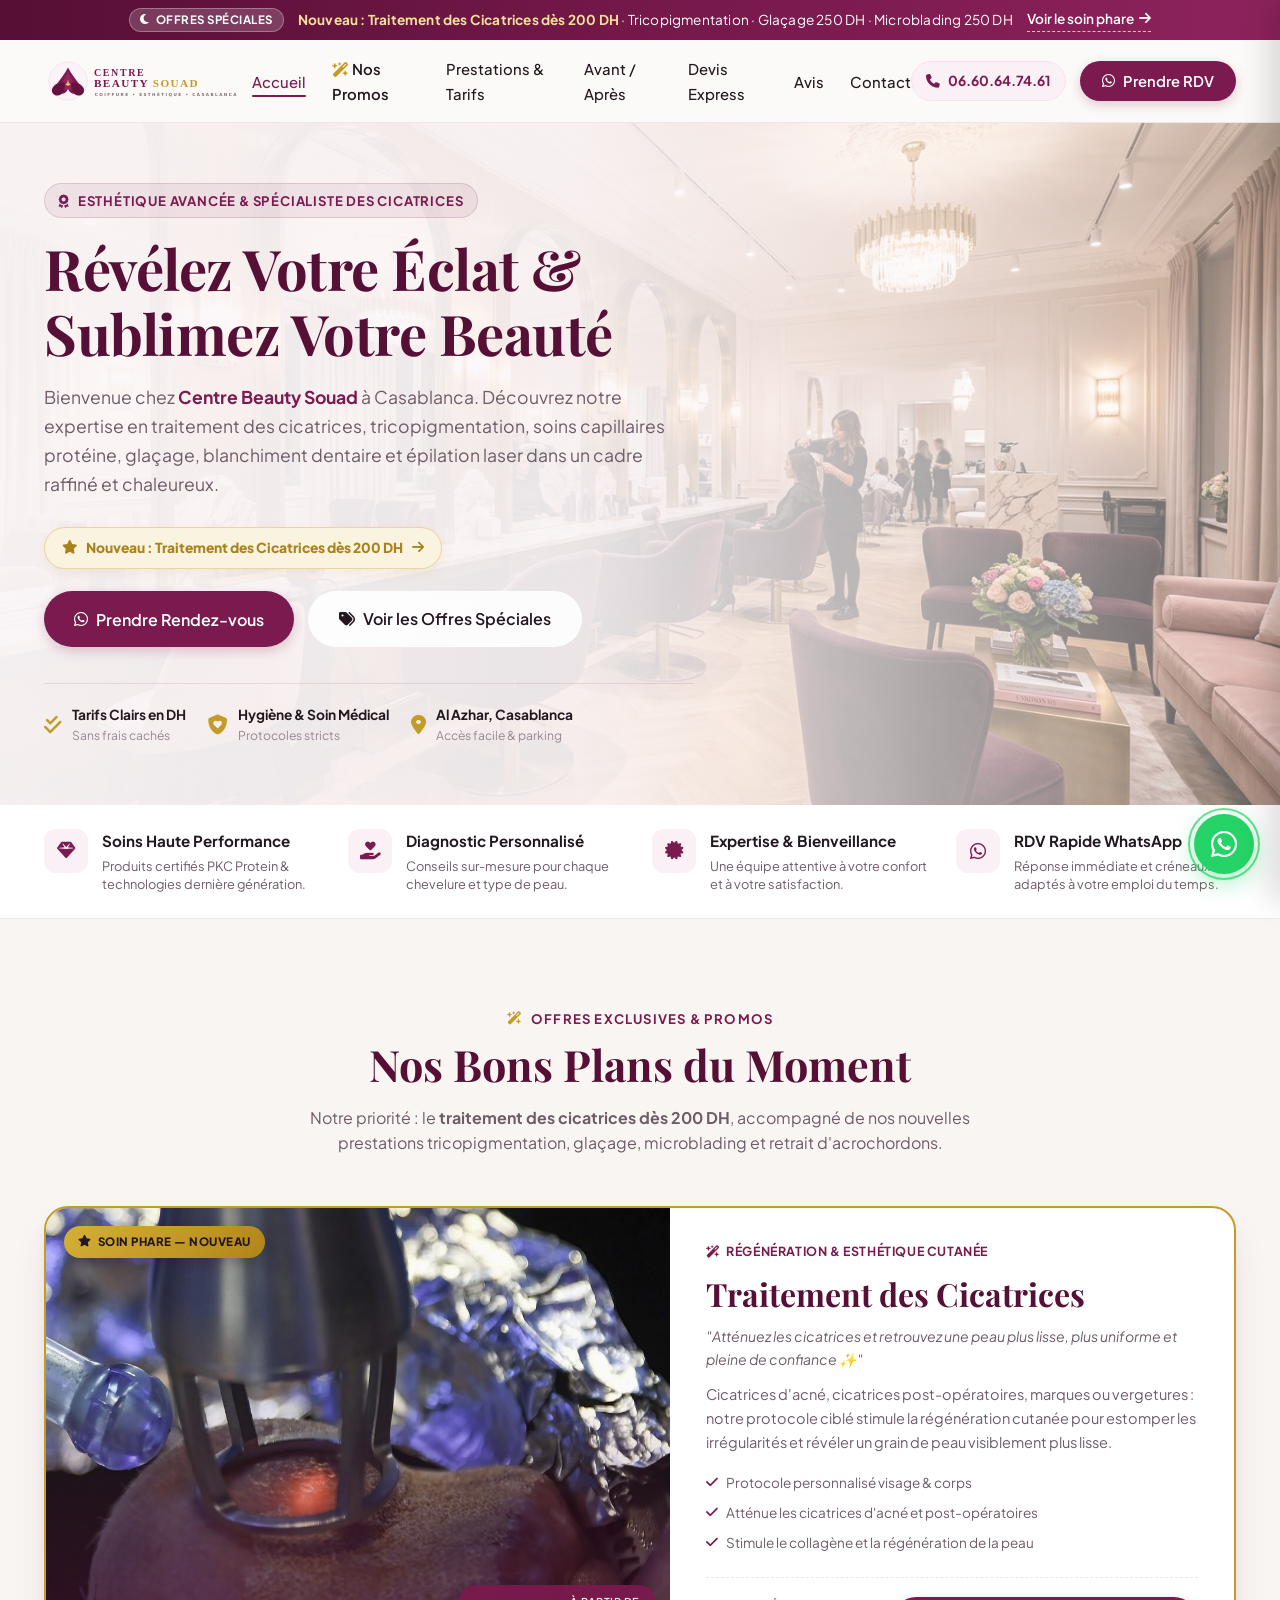
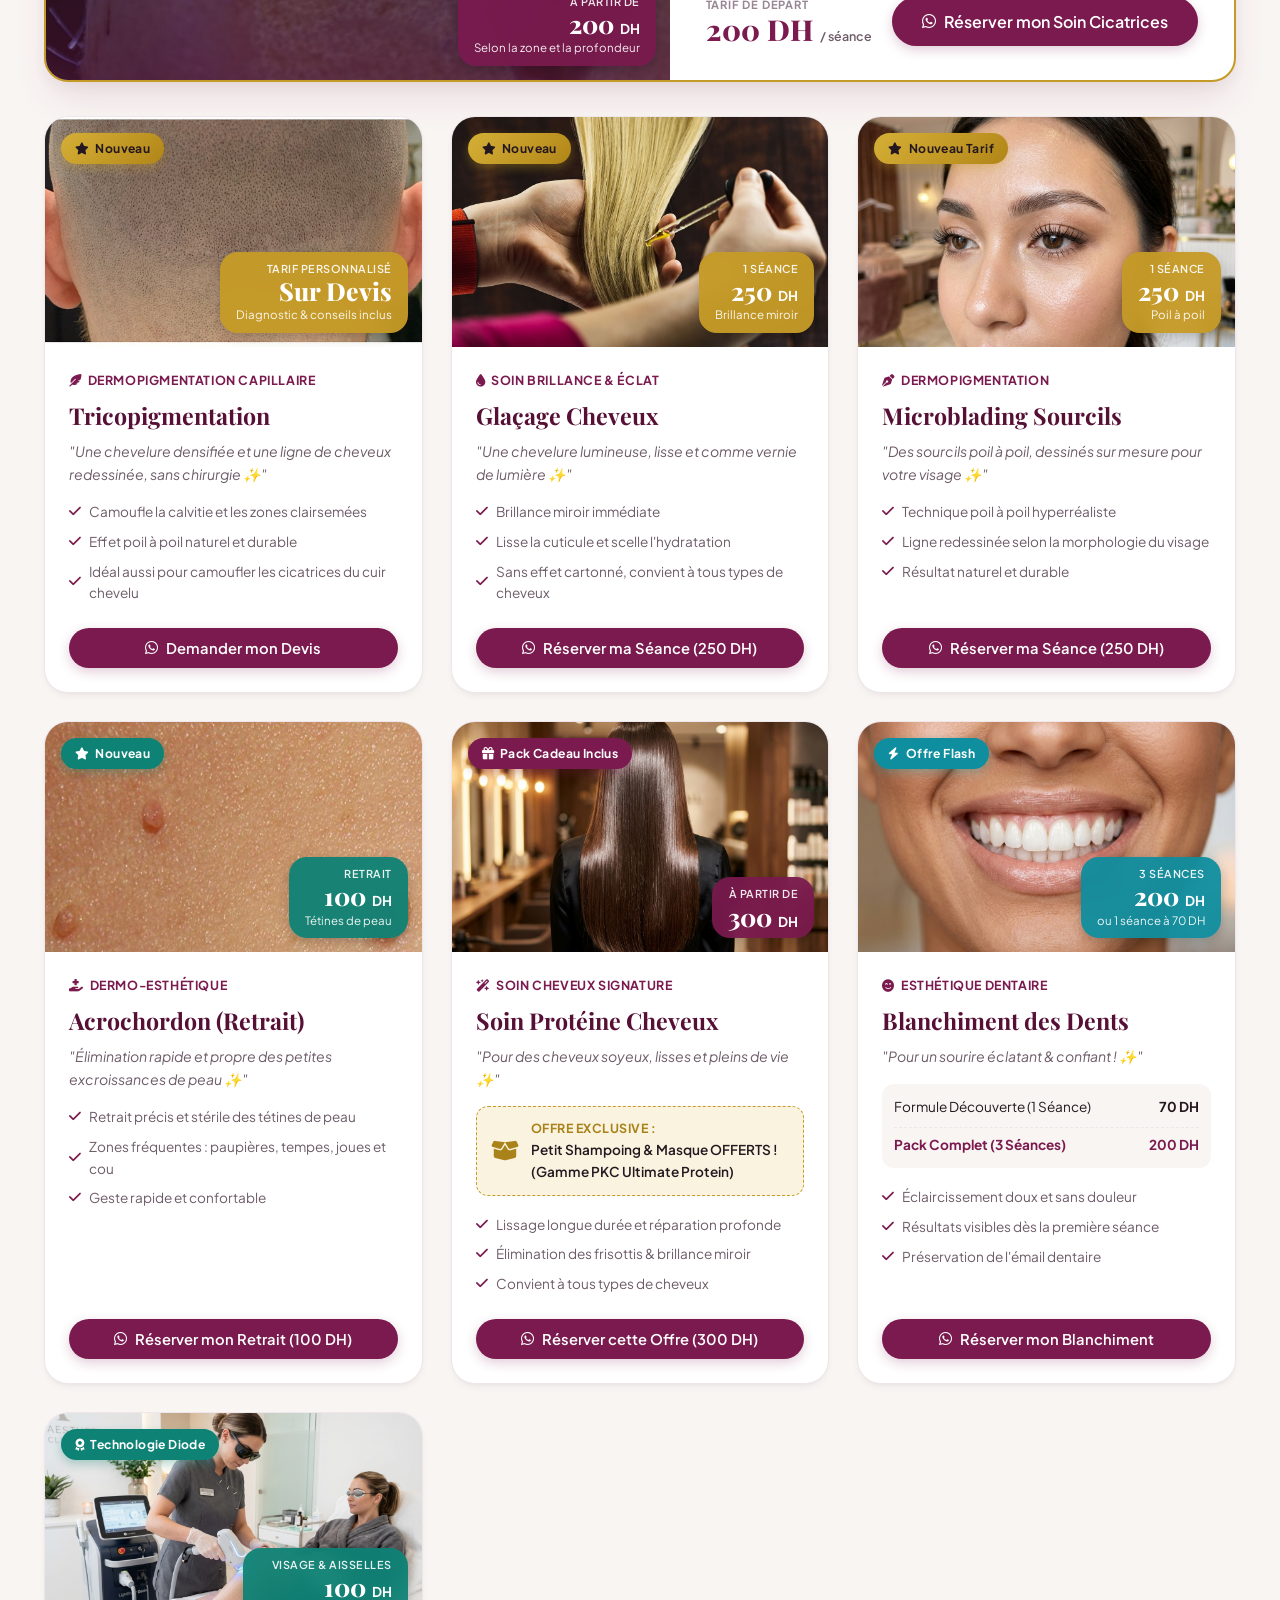
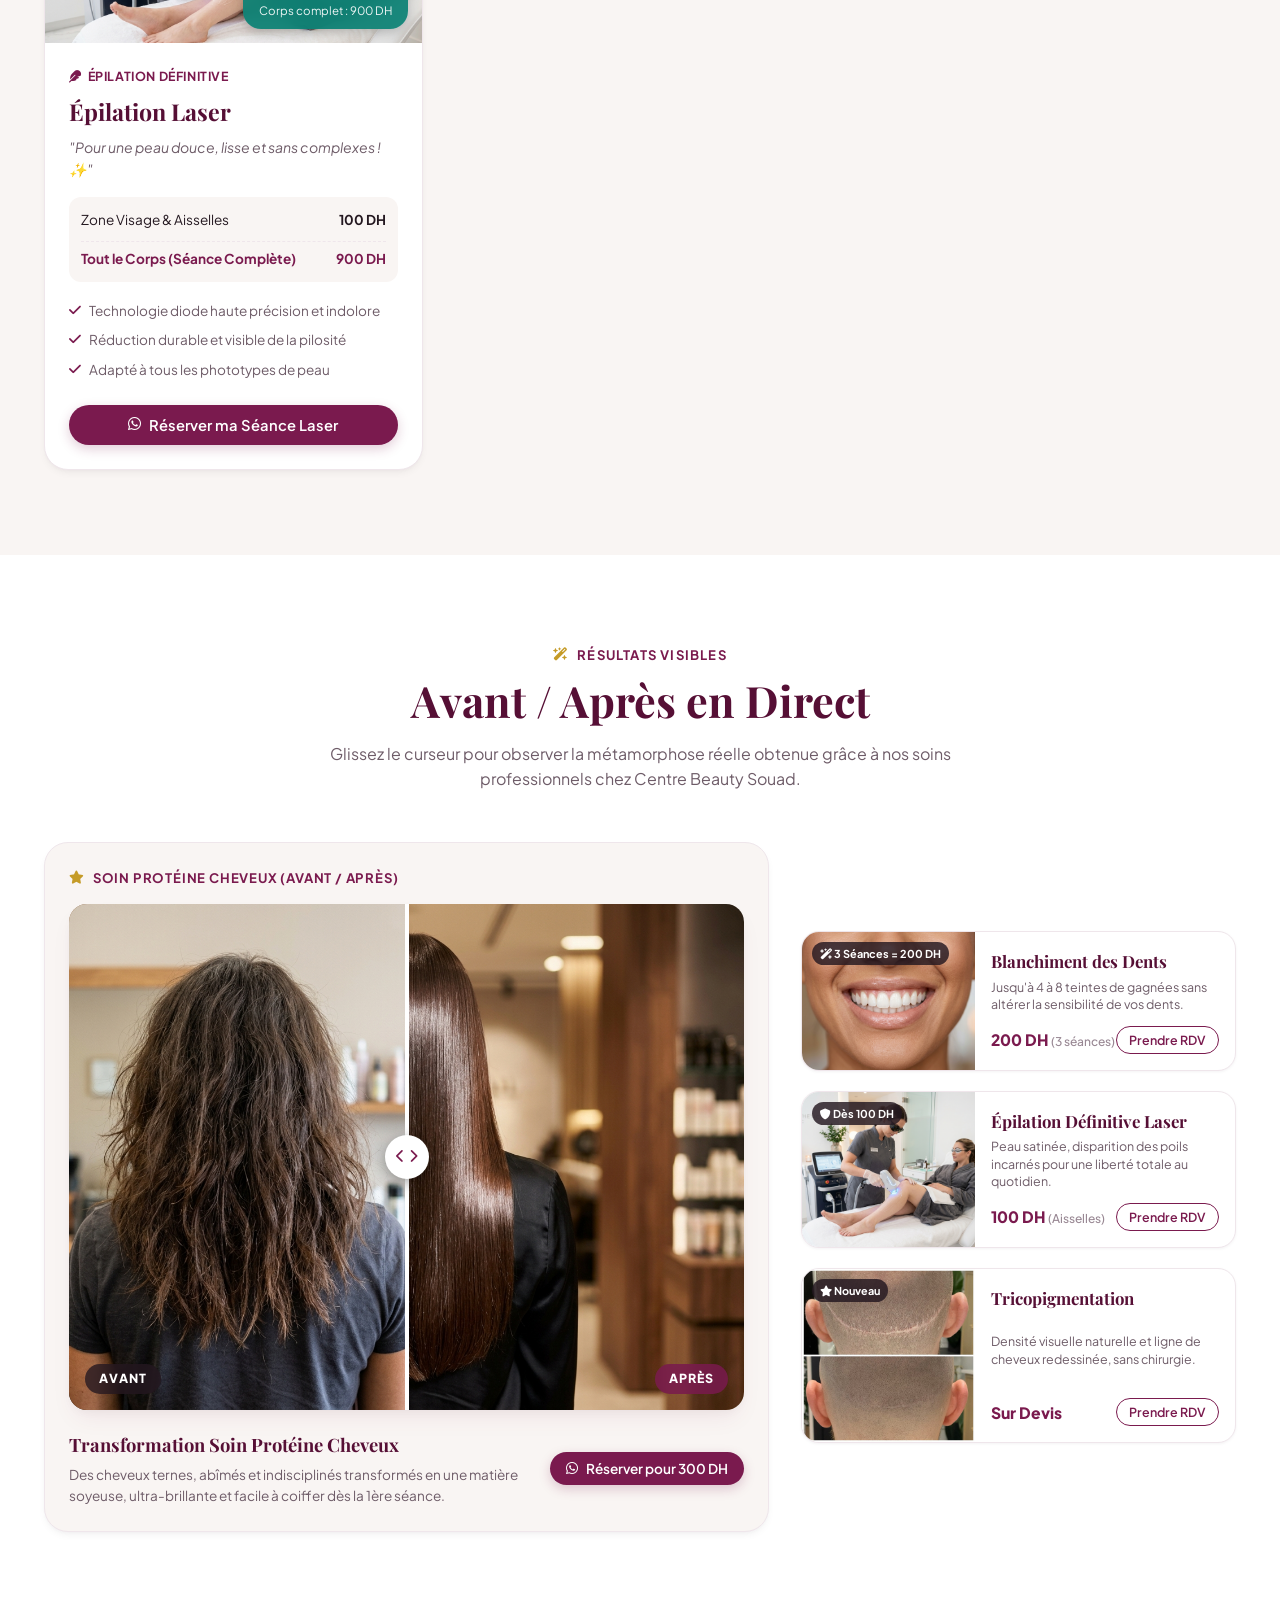
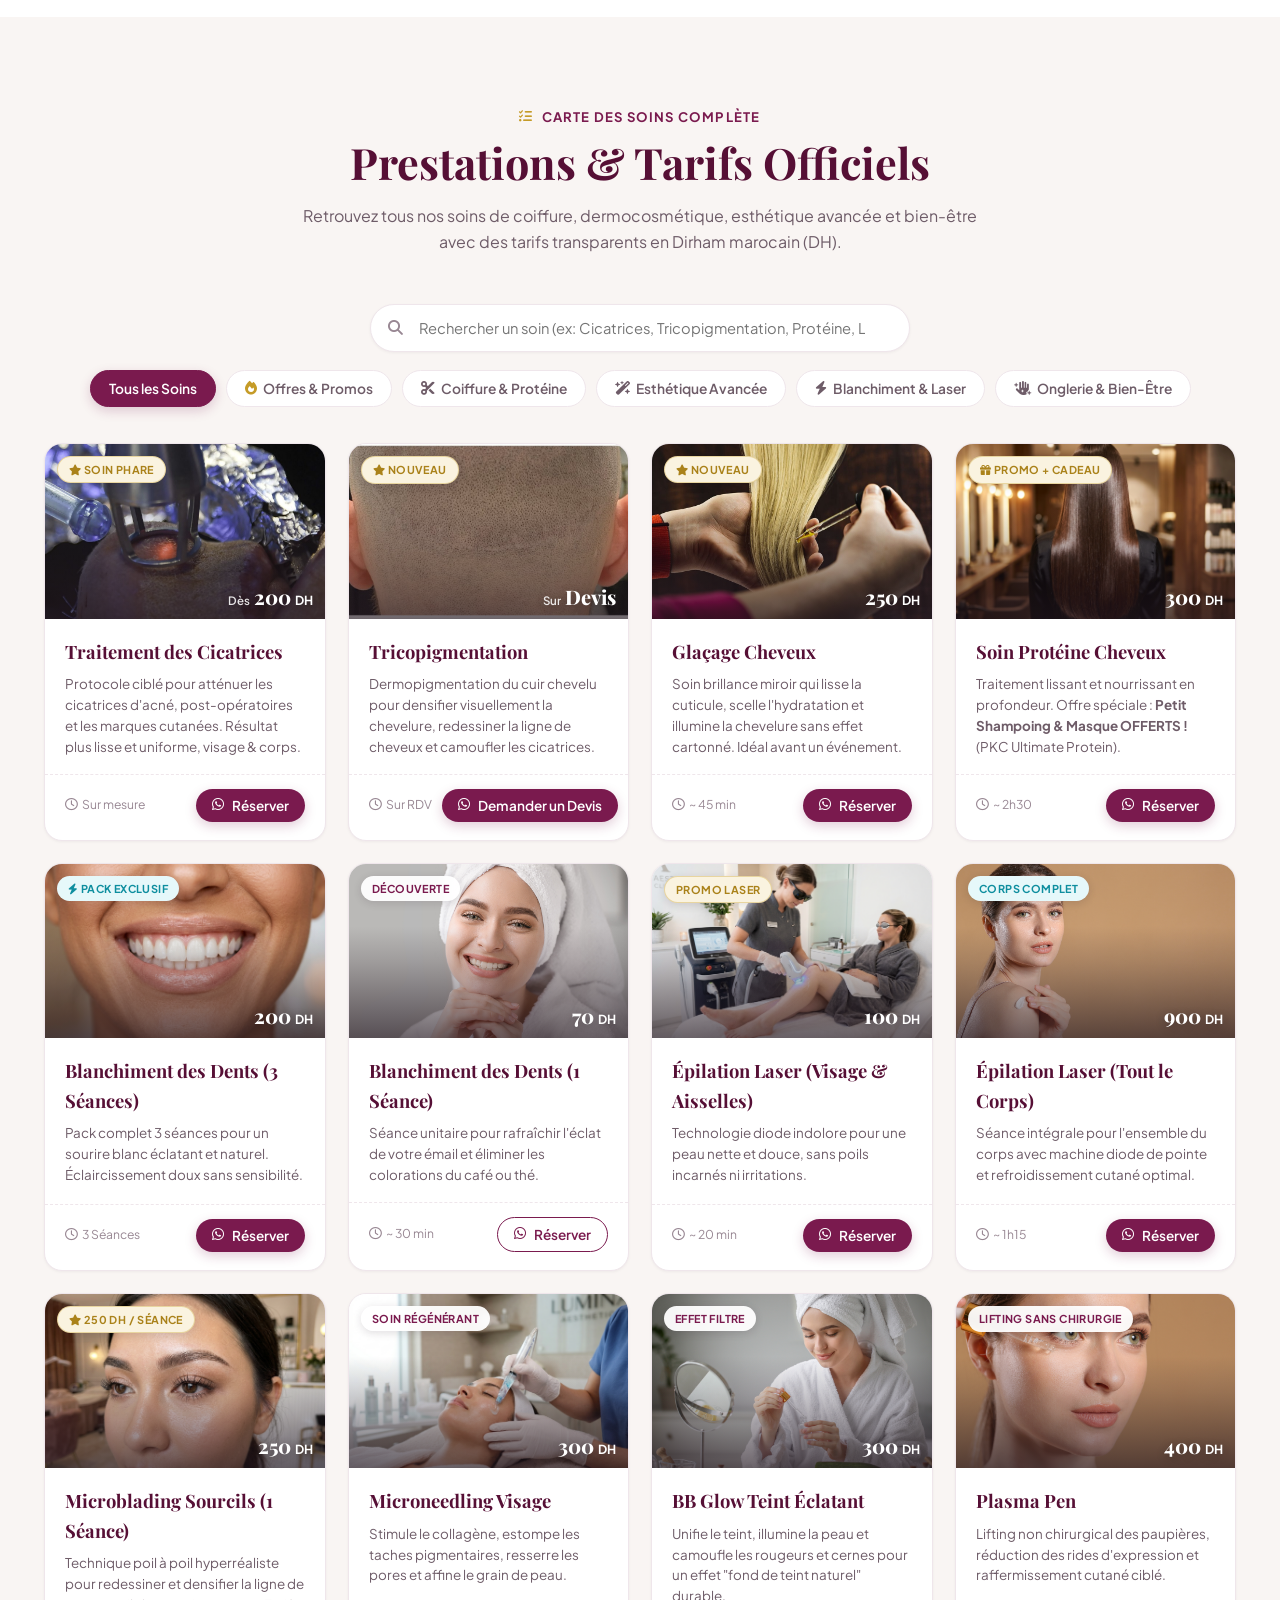
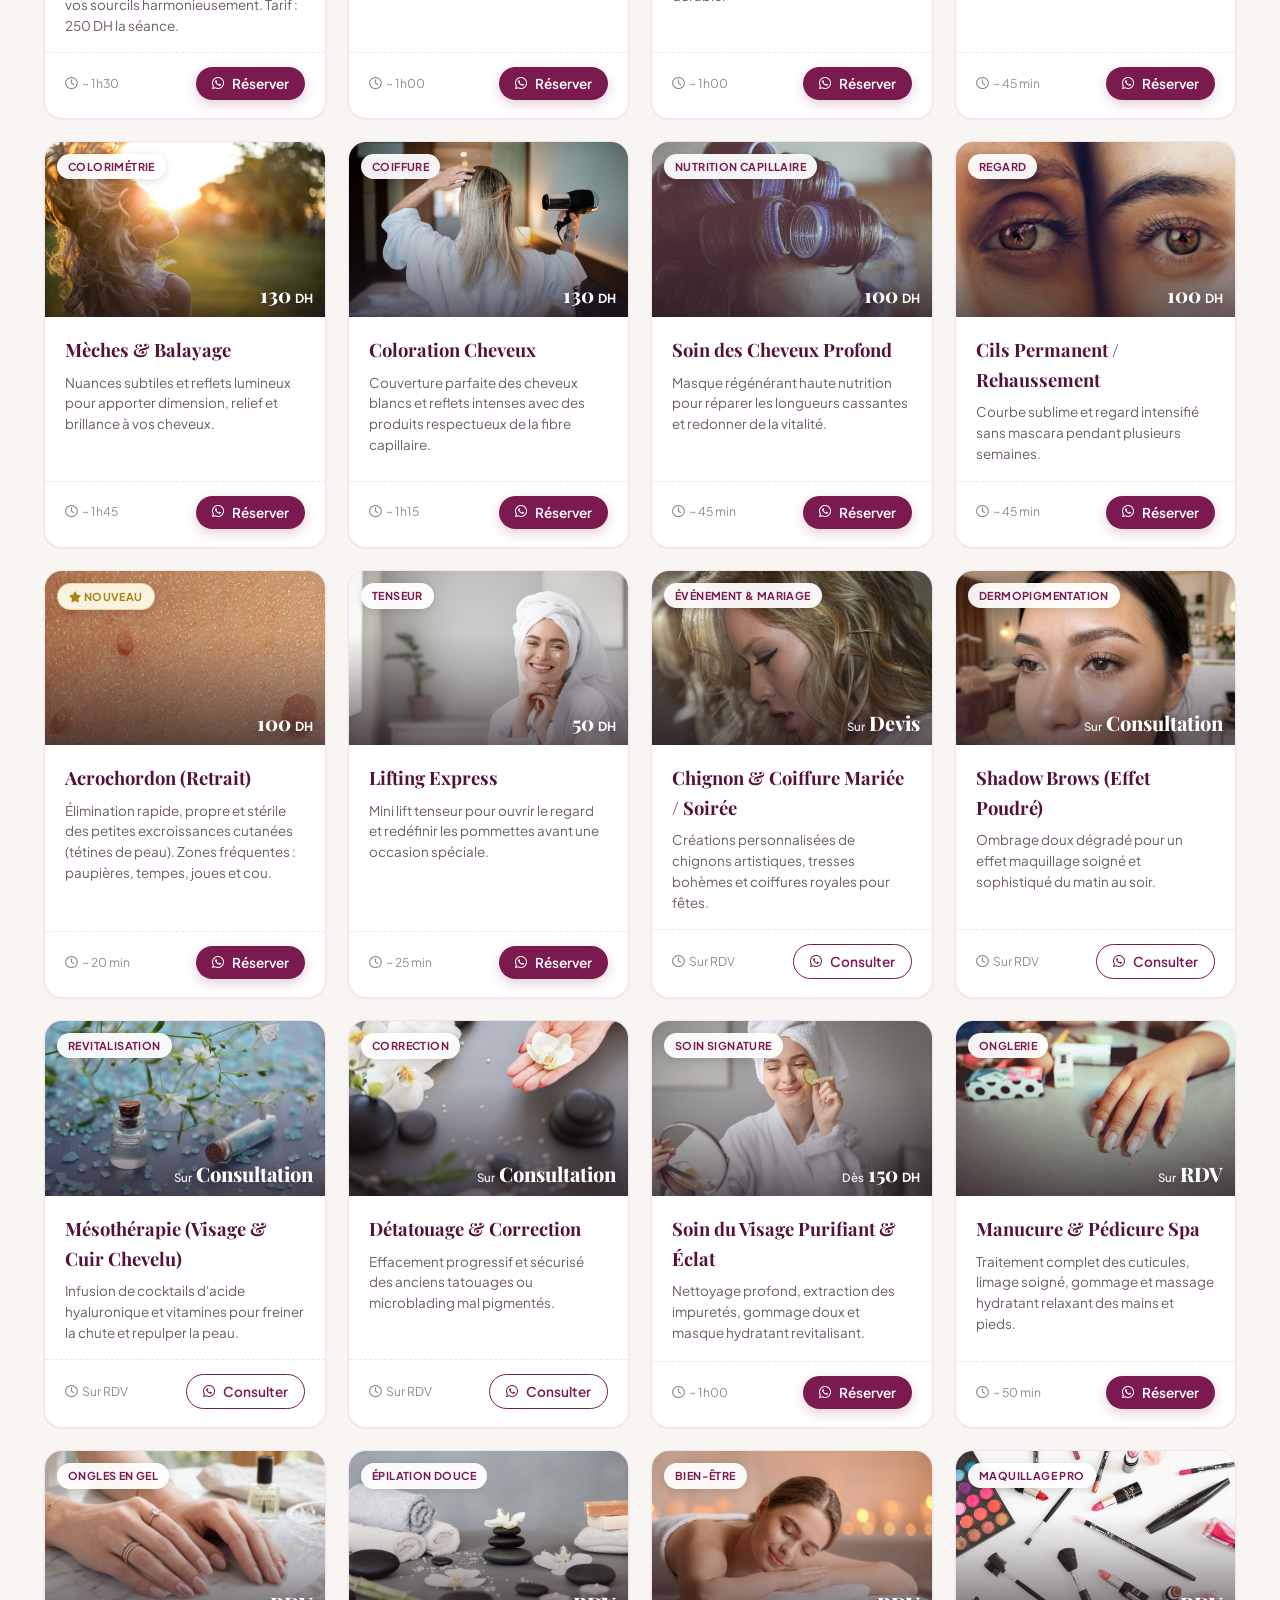
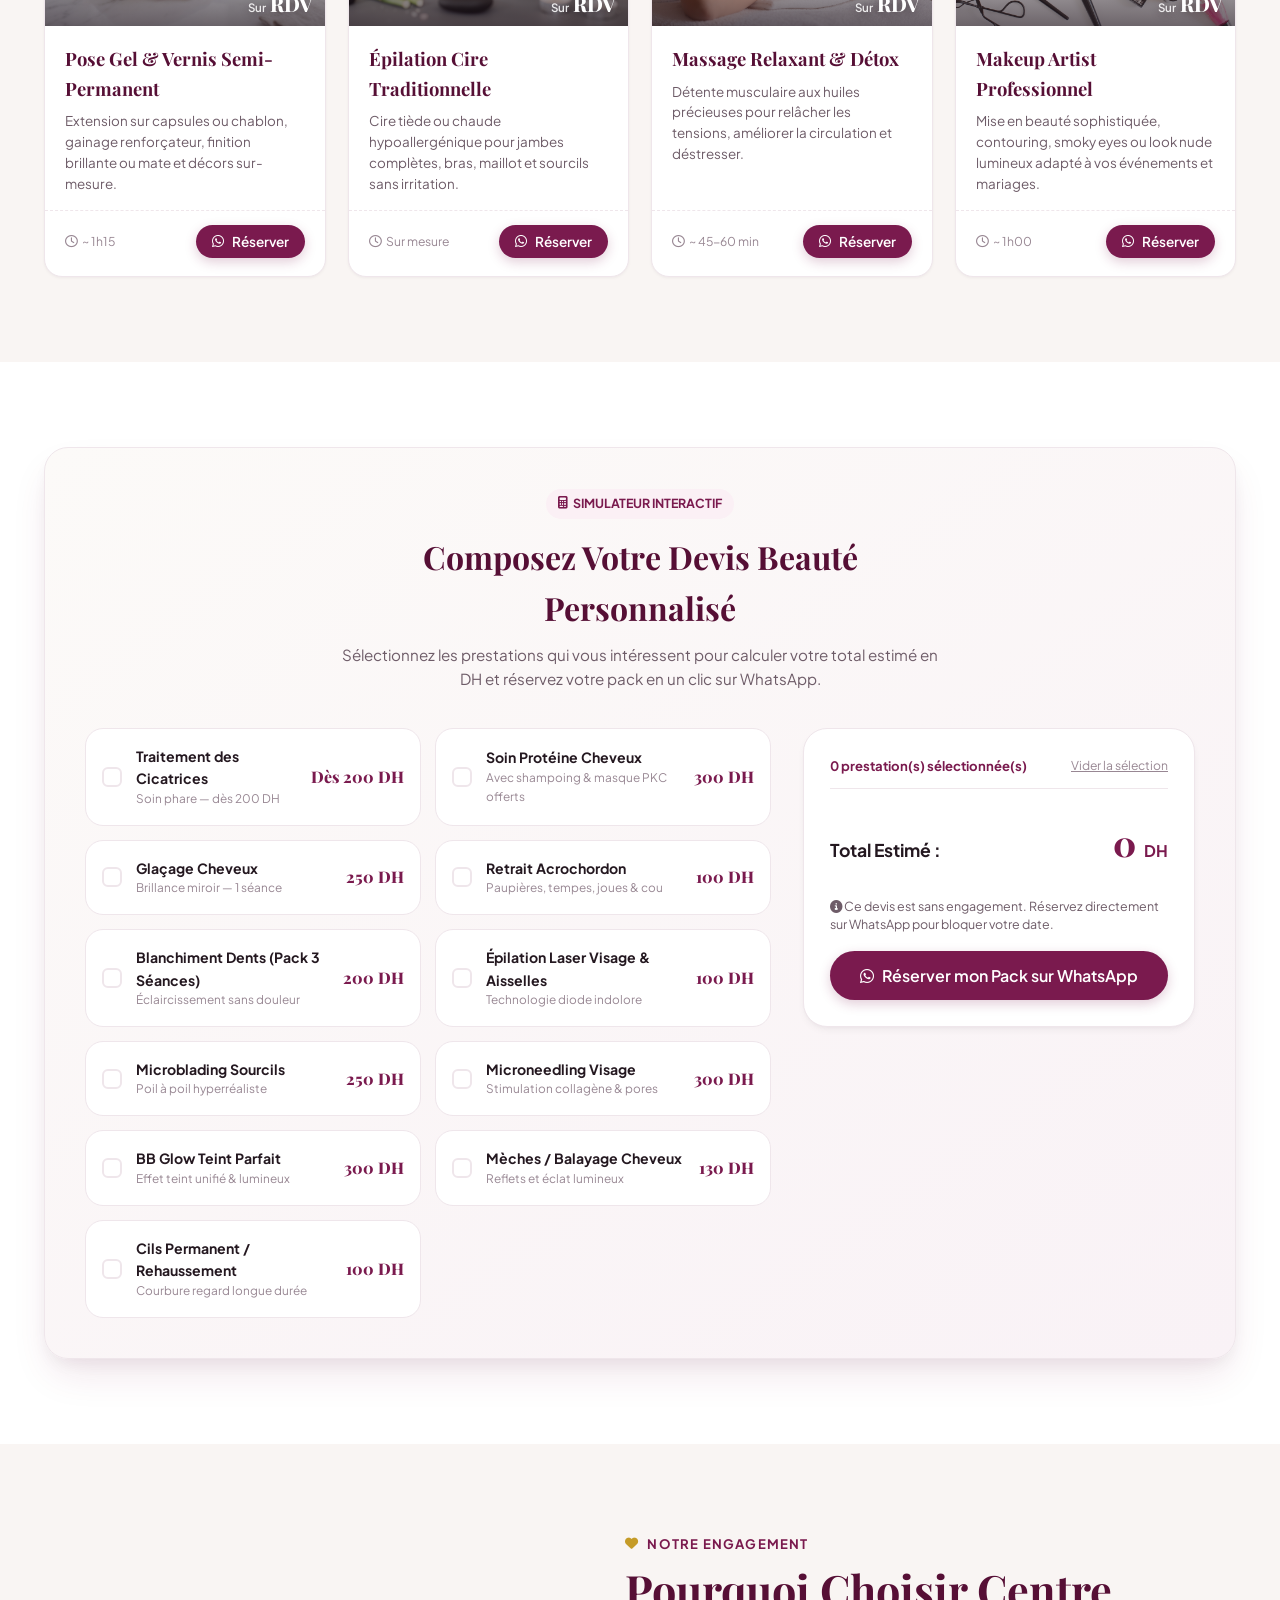
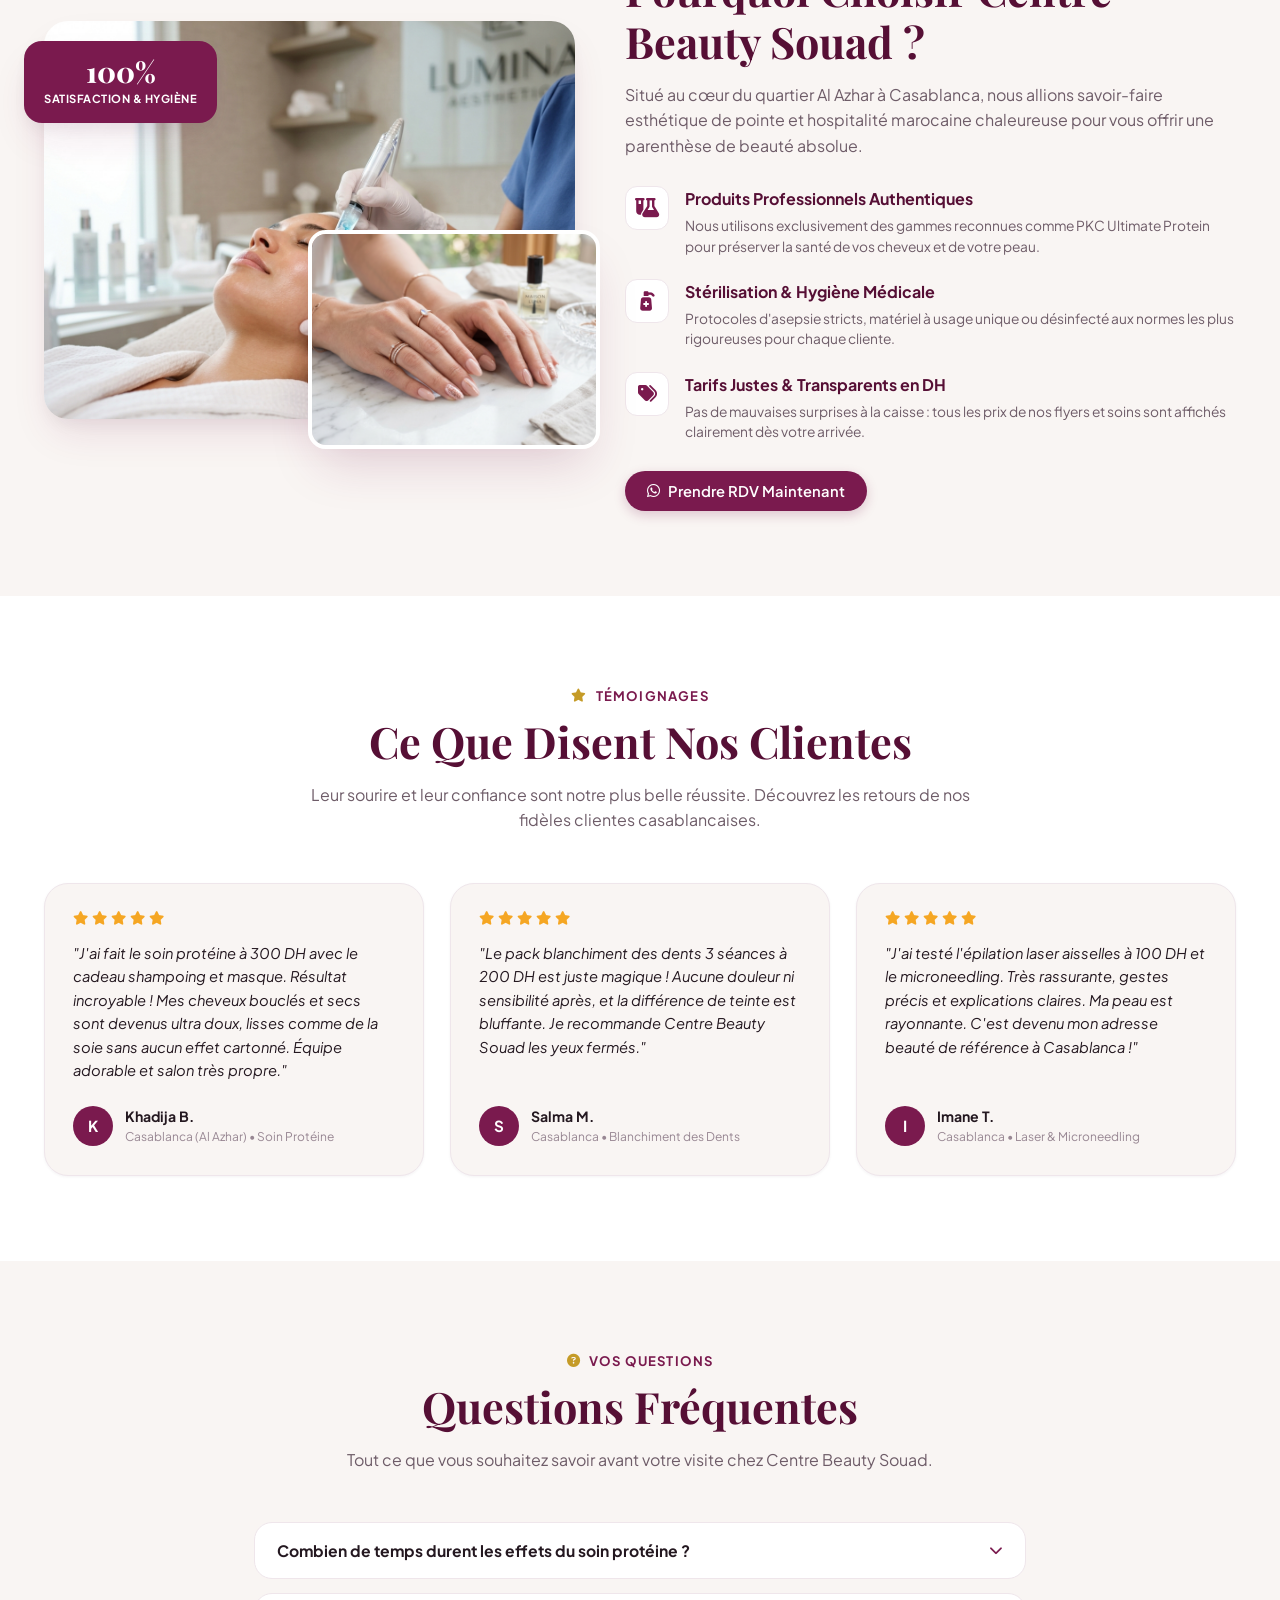
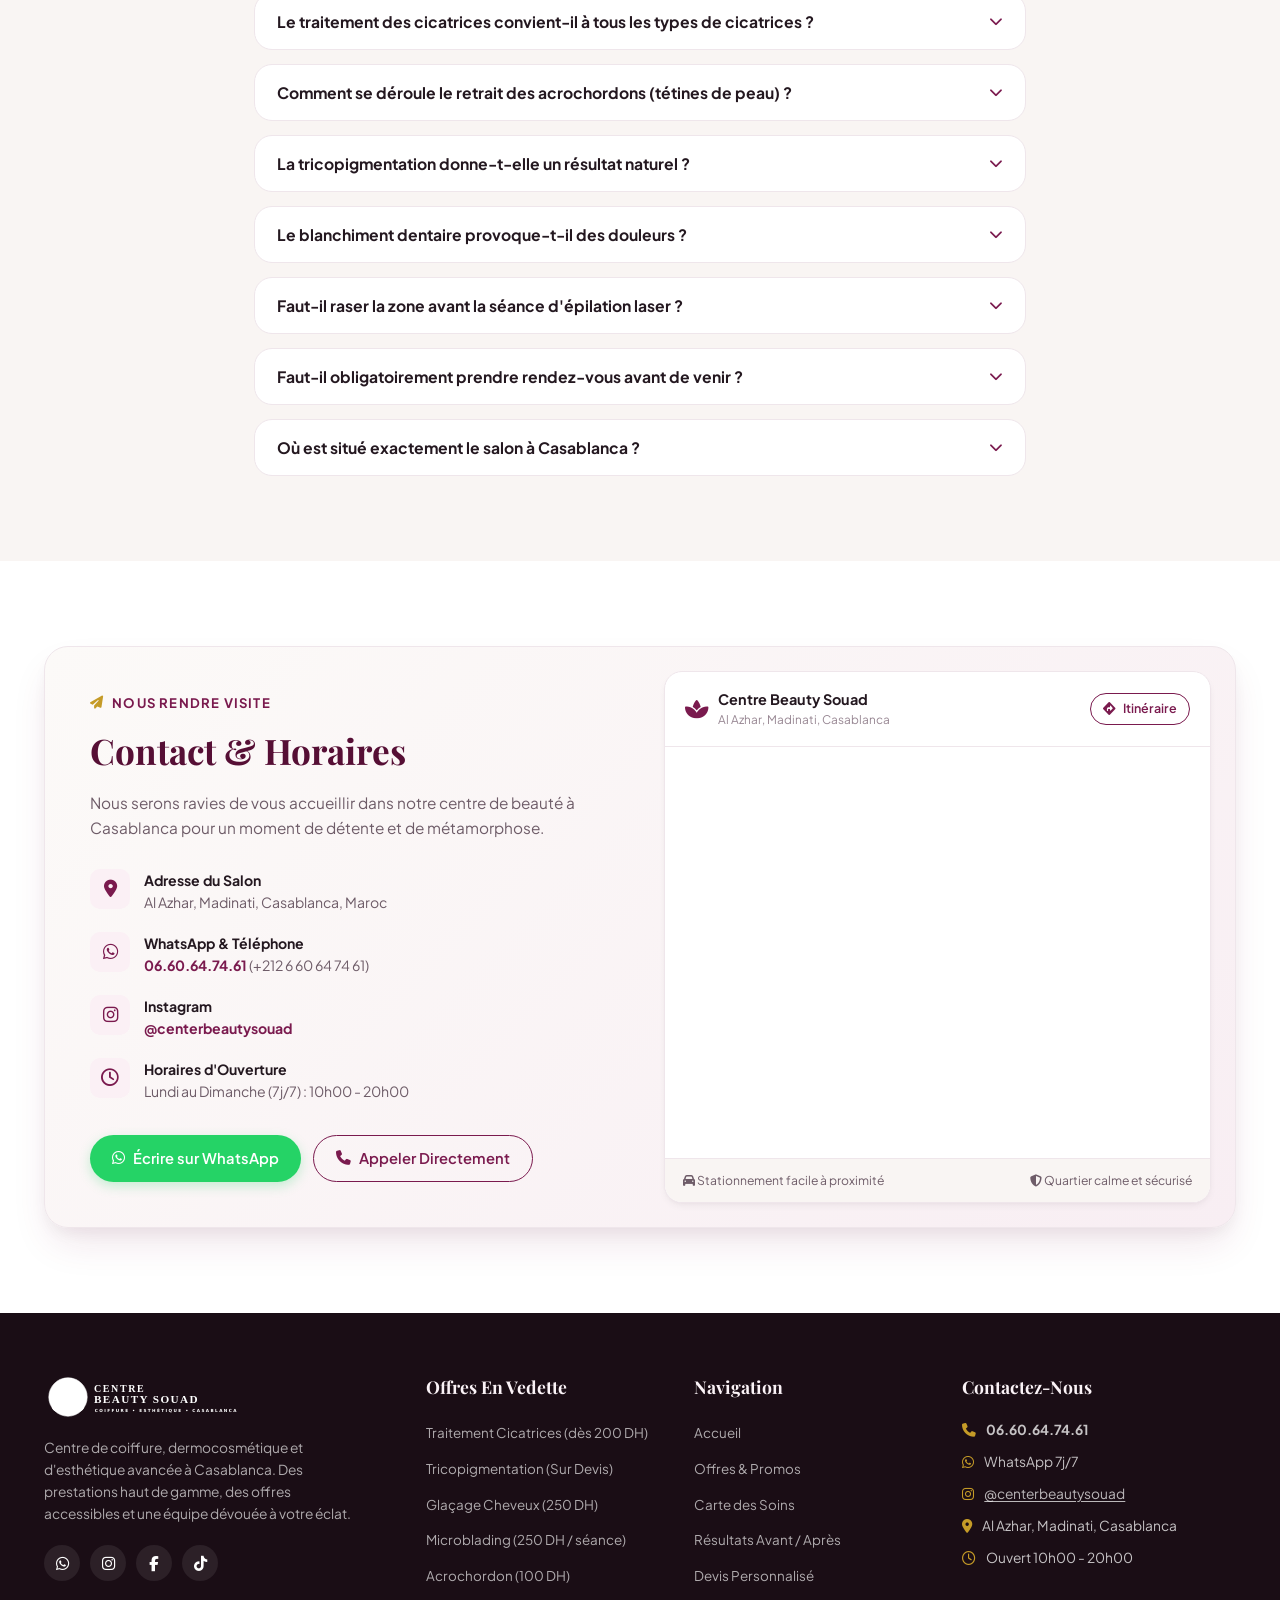
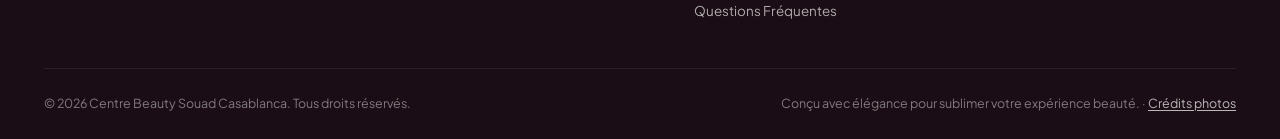
==== commit 8bbb672b: "new features" ====
--- a/index.html
+++ b/index.html
@@ -6,8 +6,8 @@
   <title>Centre Beauty Souad | Salon de Coiffure & Esthétique à Casablanca</title>
   
   <!-- SEO Meta Tags -->
-  <meta name="description" content="Centre Beauty Souad à Casablanca (Al Azhar). Soin protéine cheveux, épilation laser, blanchiment dentaire, microblading, microneedling, manucure et soins esthétiques. Prenez RDV sur WhatsApp au 06.60.64.74.61.">
-  <meta name="keywords" content="Centre Beauty Souad, salon de beauté Casablanca, coiffure Casablanca, soin proteine cheveux 300 dh, epilation laser casablanca, blanchiment des dents 200 dh, microblading al azhar casablanca, salon esthetique al azhar">
+  <meta name="description" content="Centre Beauty Souad à Casablanca (Al Azhar). Traitement des cicatrices dès 200 DH, tricopigmentation, glaçage cheveux 250 DH, microblading 250 DH, soin protéine, épilation laser et blanchiment dentaire. RDV WhatsApp au 06.60.64.74.61.">
+  <meta name="keywords" content="Centre Beauty Souad, salon de beauté Casablanca, traitement cicatrices casablanca, cicatrice dès 200 dh, tricopigmentation casablanca, glacage cheveux 250 dh, microblading 250 dh, acrochordon, retrait tétine de peau, soin proteine cheveux 300 dh, epilation laser casablanca, blanchiment des dents 200 dh, salon esthetique al azhar, centrebeautysouad">
   <meta name="author" content="Centre Beauty Souad">
   <meta name="robots" content="index, follow">
 
@@ -17,14 +17,14 @@
   <meta property="og:site_name" content="Centre Beauty Souad">
   <meta property="og:locale" content="fr_MA">
   <meta property="og:title" content="Centre Beauty Souad | Salon de Coiffure & Esthétique à Casablanca">
-  <meta property="og:description" content="Découvrez nos offres exclusives : Soin Protéine à 300 DH avec masque offert, Blanchiment dentaire dès 70 DH, Épilation laser dès 100 DH et soins d'esthétique avancée.">
+  <meta property="og:description" content="Nouveau : Traitement des cicatrices dès 200 DH, tricopigmentation, glaçage cheveux 250 DH, microblading 250 DH, soin protéine, blanchiment dentaire et épilation laser à Casablanca.">
   <meta property="og:image" content="https://centre-beauty-souad.vercel.app/assets/images/hero-salon.jpg">
   <meta property="og:image:alt" content="Intérieur du salon Centre Beauty Souad à Casablanca">
 
   <!-- Twitter -->
   <meta name="twitter:card" content="summary_large_image">
   <meta name="twitter:title" content="Centre Beauty Souad | Salon de Coiffure & Esthétique à Casablanca">
-  <meta name="twitter:description" content="Soin Protéine dès 300 DH, Blanchiment dentaire dès 70 DH, Épilation laser dès 100 DH et esthétique avancée à Casablanca.">
+  <meta name="twitter:description" content="Traitement des cicatrices dès 200 DH, tricopigmentation, glaçage cheveux 250 DH, microblading 250 DH, soin protéine et esthétique avancée à Casablanca.">
   <meta name="twitter:image" content="https://centre-beauty-souad.vercel.app/assets/images/hero-salon.jpg">
 
   <!-- Canonical -->
@@ -53,6 +53,7 @@
     "url": "https://centre-beauty-souad.vercel.app/",
     "image": "https://centre-beauty-souad.vercel.app/assets/images/hero-salon.jpg",
     "telephone": "+212660647461",
+    "sameAs": ["https://instagram.com/centerbeautysouad"],
     "address": {
       "@type": "PostalAddress",
       "streetAddress": "Al Azhar, Madinati",
@@ -78,9 +79,9 @@
     <div class="container announcement-content">
       <span class="announcement-badge"><i class="fa-solid fa-moon"></i> Offres Spéciales</span>
       <p class="announcement-text">
-        <strong>Soin Protéine à 300 DH</strong> avec Petit Shampoing &amp; Masque OFFERTS ! Blanchiment des Dents 3 séances à 200 DH.
+        <strong>Nouveau : Traitement des Cicatrices dès 200 DH</strong> · Tricopigmentation · Glaçage 250 DH · Microblading 250 DH
       </p>
-      <a href="#promos" class="announcement-link">Voir les promos <i class="fa-solid fa-arrow-right"></i></a>
+      <a href="#promo-cicatrice" class="announcement-link">Voir le soin phare <i class="fa-solid fa-arrow-right"></i></a>
     </div>
   </div>
 
@@ -167,14 +168,19 @@
         <div class="hero-text-block">
           <div class="hero-tag">
             <span class="tag-icon"><i class="fa-solid fa-award"></i></span>
-            <span>Salon de Beauté &amp; Centre Esthétique Avancé</span>
+            <span>Esthétique Avancée &amp; Spécialiste des Cicatrices</span>
           </div>
           <h1 class="hero-title">
             Révélez Votre Éclat &amp; Sublimez Votre Beauté
           </h1>
           <p class="hero-description">
-            Bienvenue chez <strong>Centre Beauty Souad</strong> à Casablanca. Découvrez notre expertise en soins capillaires protéine, esthétique médicale douce, blanchiment dentaire et épilation laser dans un cadre raffiné et chaleureux.
+            Bienvenue chez <strong>Centre Beauty Souad</strong> à Casablanca. Découvrez notre expertise en traitement des cicatrices, tricopigmentation, soins capillaires protéine, glaçage, blanchiment dentaire et épilation laser dans un cadre raffiné et chaleureux.
           </p>
+          <a href="#promo-cicatrice" class="hero-new-promo">
+            <i class="fa-solid fa-star"></i>
+            <span>Nouveau : Traitement des Cicatrices dès 200 DH</span>
+            <i class="fa-solid fa-arrow-right"></i>
+          </a>
           <div class="hero-cta-group">
             <button class="btn btn-primary btn-lg open-booking-btn" data-service="Consultation Beauté">
               <i class="fa-brands fa-whatsapp"></i>
@@ -257,13 +263,176 @@
           </div>
           <h2 class="section-title">Nos Bons Plans du Moment</h2>
           <p class="section-desc">
-            Profitez de nos offres phares avec des tarifs avantageux et des cadeaux exclusifs pour sublimer vos cheveux, votre peau et votre sourire.
+            Notre priorité : le <strong>traitement des cicatrices dès 200 DH</strong>, accompagné de nos nouvelles prestations tricopigmentation, glaçage, microblading et retrait d'acrochordons.
           </p>
         </div>
 
+        <!-- Soin Phare : Traitement des Cicatrices -->
+        <article class="promo-highlight" id="promo-cicatrice">
+          <div class="promo-highlight-media">
+            <img src="assets/images/cicatrice-treatment.jpg" alt="Traitement des cicatrices au laser chez Centre Beauty Souad" loading="eager">
+            <span class="promo-highlight-label"><i class="fa-solid fa-star"></i> Soin Phare — Nouveau</span>
+            <div class="promo-price-tag highlight-price">
+              <span class="label">À partir de</span>
+              <span class="price">200 <small>DH</small></span>
+              <span class="sub-price">Selon la zone et la profondeur</span>
+            </div>
+          </div>
+          <div class="promo-highlight-content">
+            <div class="promo-category"><i class="fa-solid fa-wand-magic-sparkles"></i> Régénération &amp; Esthétique Cutanée</div>
+            <h3 class="promo-title">Traitement des Cicatrices</h3>
+            <p class="promo-tagline">"Atténuez les cicatrices et retrouvez une peau plus lisse, plus uniforme et pleine de confiance ✨"</p>
+            <p class="promo-highlight-desc">
+              Cicatrices d'acné, cicatrices post-opératoires, marques ou vergetures : notre protocole ciblé stimule la régénération cutanée pour estomper les irrégularités et révéler un grain de peau visiblement plus lisse.
+            </p>
+            <ul class="promo-features promo-highlight-features">
+              <li><i class="fa-solid fa-check text-plum"></i> Protocole personnalisé visage &amp; corps</li>
+              <li><i class="fa-solid fa-check text-plum"></i> Atténue les cicatrices d'acné et post-opératoires</li>
+              <li><i class="fa-solid fa-check text-plum"></i> Stimule le collagène et la régénération de la peau</li>
+            </ul>
+            <div class="promo-highlight-footer">
+              <div class="highlight-price-box">
+                <span>Tarif de départ</span>
+                <strong>200 DH <small>/ séance</small></strong>
+              </div>
+              <button class="btn btn-primary btn-lg open-booking-btn" data-service="Traitement des Cicatrices (dès 200 DH)">
+                <i class="fa-brands fa-whatsapp"></i> Réserver mon Soin Cicatrices
+              </button>
+            </div>
+          </div>
+        </article>
+
         <div class="promos-grid">
+          <!-- Nouvelle Card : Tricopigmentation -->
+          <article class="promo-card" id="promo-tricopigmentation">
+            <div class="promo-card-badge badge-gold">
+              <i class="fa-solid fa-star"></i> Nouveau
+            </div>
+            <div class="promo-img-wrapper">
+              <img src="assets/images/tricopigmentation.jpg" alt="Résultat de tricopigmentation sur cuir chevelu rasé" class="promo-img" loading="lazy">
+              <div class="promo-price-tag gold-tag">
+                <span class="label">Tarif personnalisé</span>
+                <span class="price price-text">Sur Devis</span>
+                <span class="sub-price">Diagnostic &amp; conseils inclus</span>
+              </div>
+            </div>
+            <div class="promo-card-content">
+              <div class="promo-category"><i class="fa-solid fa-feather-pointed"></i> Dermopigmentation Capillaire</div>
+              <h3 class="promo-title">Tricopigmentation</h3>
+              <p class="promo-tagline">"Une chevelure densifiée et une ligne de cheveux redessinée, sans chirurgie ✨"</p>
+
+              <ul class="promo-features">
+                <li><i class="fa-solid fa-check text-plum"></i> Camoufle la calvitie et les zones clairsemées</li>
+                <li><i class="fa-solid fa-check text-plum"></i> Effet poil à poil naturel et durable</li>
+                <li><i class="fa-solid fa-check text-plum"></i> Idéal aussi pour camoufler les cicatrices du cuir chevelu</li>
+              </ul>
+
+              <div class="promo-card-footer">
+                <button class="btn btn-primary w-full open-booking-btn" data-service="Tricopigmentation (Sur Devis)">
+                  <i class="fa-brands fa-whatsapp"></i> Demander mon Devis
+                </button>
+              </div>
+            </div>
+          </article>
+
+          <!-- Nouvelle Card : Glaçage Cheveux -->
+          <article class="promo-card" id="promo-glacage">
+            <div class="promo-card-badge badge-gold">
+              <i class="fa-solid fa-star"></i> Nouveau
+            </div>
+            <div class="promo-img-wrapper">
+              <img src="assets/images/glacage-cheveux.jpg" alt="Glaçage cheveux brillance miroir en salon" class="promo-img" loading="lazy">
+              <div class="promo-price-tag gold-tag">
+                <span class="label">1 Séance</span>
+                <span class="price">250 <small>DH</small></span>
+                <span class="sub-price">Brillance miroir</span>
+              </div>
+            </div>
+            <div class="promo-card-content">
+              <div class="promo-category"><i class="fa-solid fa-droplet"></i> Soin Brillance &amp; Éclat</div>
+              <h3 class="promo-title">Glaçage Cheveux</h3>
+              <p class="promo-tagline">"Une chevelure lumineuse, lisse et comme vernie de lumière ✨"</p>
+
+              <ul class="promo-features">
+                <li><i class="fa-solid fa-check text-plum"></i> Brillance miroir immédiate</li>
+                <li><i class="fa-solid fa-check text-plum"></i> Lisse la cuticule et scelle l'hydratation</li>
+                <li><i class="fa-solid fa-check text-plum"></i> Sans effet cartonné, convient à tous types de cheveux</li>
+              </ul>
+
+              <div class="promo-card-footer">
+                <button class="btn btn-primary w-full open-booking-btn" data-service="Glaçage Cheveux (250 DH / Séance)">
+                  <i class="fa-brands fa-whatsapp"></i> Réserver ma Séance (250 DH)
+                </button>
+              </div>
+            </div>
+          </article>
+
+          <!-- Nouvelle Card : Microblading -->
+          <article class="promo-card" id="promo-microblading">
+            <div class="promo-card-badge badge-gold">
+              <i class="fa-solid fa-star"></i> Nouveau Tarif
+            </div>
+            <div class="promo-img-wrapper">
+              <img src="assets/images/microblading.jpg" alt="Microblading des sourcils poil à poil" class="promo-img" loading="lazy">
+              <div class="promo-price-tag gold-tag">
+                <span class="label">1 Séance</span>
+                <span class="price">250 <small>DH</small></span>
+                <span class="sub-price">Poil à poil</span>
+              </div>
+            </div>
+            <div class="promo-card-content">
+              <div class="promo-category"><i class="fa-solid fa-pen-nib"></i> Dermopigmentation</div>
+              <h3 class="promo-title">Microblading Sourcils</h3>
+              <p class="promo-tagline">"Des sourcils poil à poil, dessinés sur mesure pour votre visage ✨"</p>
+
+              <ul class="promo-features">
+                <li><i class="fa-solid fa-check text-plum"></i> Technique poil à poil hyperréaliste</li>
+                <li><i class="fa-solid fa-check text-plum"></i> Ligne redessinée selon la morphologie du visage</li>
+                <li><i class="fa-solid fa-check text-plum"></i> Résultat naturel et durable</li>
+              </ul>
+
+              <div class="promo-card-footer">
+                <button class="btn btn-primary w-full open-booking-btn" data-service="Microblading Sourcils (250 DH / Séance)">
+                  <i class="fa-brands fa-whatsapp"></i> Réserver ma Séance (250 DH)
+                </button>
+              </div>
+            </div>
+          </article>
+
+          <!-- Nouvelle Card : Acrochordon -->
+          <article class="promo-card" id="promo-acrochordon">
+            <div class="promo-card-badge badge-teal">
+              <i class="fa-solid fa-star"></i> Nouveau
+            </div>
+            <div class="promo-img-wrapper">
+              <img src="assets/images/services/acrochordon.jpg" alt="Acrochordons (tétines de peau) sur la peau" class="promo-img" loading="lazy">
+              <div class="promo-price-tag teal-tag">
+                <span class="label">Retrait</span>
+                <span class="price">100 <small>DH</small></span>
+                <span class="sub-price">Tétines de peau</span>
+              </div>
+            </div>
+            <div class="promo-card-content">
+              <div class="promo-category"><i class="fa-solid fa-hand-holding-medical"></i> Dermo-Esthétique</div>
+              <h3 class="promo-title">Acrochordon (Retrait)</h3>
+              <p class="promo-tagline">"Élimination rapide et propre des petites excroissances de peau ✨"</p>
+
+              <ul class="promo-features">
+                <li><i class="fa-solid fa-check text-plum"></i> Retrait précis et stérile des tétines de peau</li>
+                <li><i class="fa-solid fa-check text-plum"></i> Zones fréquentes : paupières, tempes, joues et cou</li>
+                <li><i class="fa-solid fa-check text-plum"></i> Geste rapide et confortable</li>
+              </ul>
+
+              <div class="promo-card-footer">
+                <button class="btn btn-primary w-full open-booking-btn" data-service="Retrait Acrochordon (100 DH)">
+                  <i class="fa-brands fa-whatsapp"></i> Réserver mon Retrait (100 DH)
+                </button>
+              </div>
+            </div>
+          </article>
+
           <!-- Card 1: Soin Protéine Cheveux -->
-          <article class="promo-card featured-promo" id="promo-proteine">
+          <article class="promo-card" id="promo-proteine">
             <div class="promo-card-badge">
               <i class="fa-solid fa-gift"></i> Pack Cadeau Inclus
             </div>
@@ -470,6 +639,22 @@
                 </div>
               </div>
             </div>
+
+            <!-- Card 3: Tricopigmentation Result -->
+            <div class="result-tile">
+              <div class="tile-img-box">
+                <img src="assets/images/tricopigmentation-avant-apres.jpg" alt="Avant et après tricopigmentation du cuir chevelu">
+                <div class="tile-badge"><i class="fa-solid fa-star"></i> Nouveau</div>
+              </div>
+              <div class="tile-content">
+                <h4>Tricopigmentation</h4>
+                <p>Densité visuelle naturelle et ligne de cheveux redessinée, sans chirurgie.</p>
+                <div class="tile-action">
+                  <span class="tile-price">Sur Devis</span>
+                  <button class="btn btn-outline btn-xs open-booking-btn" data-service="Tricopigmentation (Sur Devis)">Prendre RDV</button>
+                </div>
+              </div>
+            </div>
           </div>
         </div>
       </div>
@@ -492,7 +677,7 @@
         <div class="catalog-controls">
           <div class="search-box">
             <i class="fa-solid fa-magnifying-glass search-icon"></i>
-            <input type="text" id="serviceSearchInput" placeholder="Rechercher un soin (ex: Protéine, Laser, Microblading, Cils...)" aria-label="Rechercher un soin">
+            <input type="text" id="serviceSearchInput" placeholder="Rechercher un soin (ex: Cicatrices, Tricopigmentation, Protéine, Laser...)" aria-label="Rechercher un soin">
             <button id="clearSearchBtn" class="clear-search-btn" aria-label="Effacer la recherche"><i class="fa-solid fa-xmark"></i></button>
           </div>
 
@@ -509,6 +694,63 @@
         <!-- Services Cards Grid -->
         <div class="services-grid" id="servicesGrid">
 
+          <!-- NOUVEAU 1. Traitement des Cicatrices (Soin Phare) -->
+          <div class="service-item-card" data-category="promo esthetique" data-name="traitement cicatrices cicatrice acne post operation vergetures scar removal regeneration peau">
+            <div class="service-media">
+              <img src="assets/images/services/cicatrice.jpg" alt="Traitement des cicatrices sur le visage au laser" loading="lazy" width="960" height="640">
+              <span class="service-tag tag-promo"><i class="fa-solid fa-star"></i> Soin Phare</span>
+              <div class="service-price"><small>Dès</small> 200 <span class="currency">DH</span></div>
+            </div>
+            <div class="service-body">
+              <h3 class="service-item-title">Traitement des Cicatrices</h3>
+              <p class="service-item-desc">Protocole ciblé pour atténuer les cicatrices d'acné, post-opératoires et les marques cutanées. Résultat plus lisse et uniforme, visage &amp; corps.</p>
+            </div>
+            <div class="service-card-bottom">
+              <span class="service-duration"><i class="fa-regular fa-clock"></i> Sur mesure</span>
+              <button class="btn btn-sm btn-primary open-booking-btn" data-service="Traitement des Cicatrices (dès 200 DH)">
+                <i class="fa-brands fa-whatsapp"></i> Réserver
+              </button>
+            </div>
+          </div>
+
+          <!-- NOUVEAU 2. Tricopigmentation -->
+          <div class="service-item-card" data-category="promo esthetique" data-name="tricopigmentation cuir chevelu calvitie micropigmentation densite cheveux">
+            <div class="service-media">
+              <img src="assets/images/services/tricopigmentation.jpg" alt="Tricopigmentation du cuir chevelu, résultat dense et naturel" loading="lazy" width="960" height="480">
+              <span class="service-tag tag-promo"><i class="fa-solid fa-star"></i> Nouveau</span>
+              <div class="service-price"><small>Sur</small> Devis</div>
+            </div>
+            <div class="service-body">
+              <h3 class="service-item-title">Tricopigmentation</h3>
+              <p class="service-item-desc">Dermopigmentation du cuir chevelu pour densifier visuellement la chevelure, redessiner la ligne de cheveux et camoufler les cicatrices.</p>
+            </div>
+            <div class="service-card-bottom">
+              <span class="service-duration"><i class="fa-regular fa-clock"></i> Sur RDV</span>
+              <button class="btn btn-sm btn-primary open-booking-btn" data-service="Tricopigmentation (Sur Devis)">
+                <i class="fa-brands fa-whatsapp"></i> Demander un Devis
+              </button>
+            </div>
+          </div>
+
+          <!-- NOUVEAU 3. Glaçage Cheveux -->
+          <div class="service-item-card" data-category="promo coiffure" data-name="glacage cheveux brillance miroir soin lissant eclat">
+            <div class="service-media">
+              <img src="assets/images/services/glacage-cheveux.jpg" alt="Application d'un glaçage cheveux brillance miroir" loading="lazy" width="960" height="640">
+              <span class="service-tag tag-promo"><i class="fa-solid fa-star"></i> Nouveau</span>
+              <div class="service-price">250 <span class="currency">DH</span></div>
+            </div>
+            <div class="service-body">
+              <h3 class="service-item-title">Glaçage Cheveux</h3>
+              <p class="service-item-desc">Soin brillance miroir qui lisse la cuticule, scelle l'hydratation et illumine la chevelure sans effet cartonné. Idéal avant un événement.</p>
+            </div>
+            <div class="service-card-bottom">
+              <span class="service-duration"><i class="fa-regular fa-clock"></i> ~ 45 min</span>
+              <button class="btn btn-sm btn-primary open-booking-btn" data-service="Glaçage Cheveux (250 DH / Séance)">
+                <i class="fa-brands fa-whatsapp"></i> Réserver
+              </button>
+            </div>
+          </div>
+
           <!-- 1. Soin Protéine Cheveux -->
           <div class="service-item-card" data-category="promo coiffure" data-name="soin proteine cheveux lissage">
             <div class="service-media">
@@ -605,19 +847,19 @@
           </div>
 
           <!-- 6. Microblading -->
-          <div class="service-item-card" data-category="esthetique" data-name="microblading sourcils poil a poil pigmentation">
+          <div class="service-item-card" data-category="promo esthetique" data-name="microblading sourcils poil a poil pigmentation 250 dh seance">
             <div class="service-media">
               <img src="assets/images/microblading.jpg" alt="Microblading des sourcils poil à poil" loading="lazy" width="1200" height="896">
-              <span class="service-tag">Dermopigmentation</span>
+              <span class="service-tag tag-promo"><i class="fa-solid fa-star"></i> 250 DH / Séance</span>
               <div class="service-price">250 <span class="currency">DH</span></div>
             </div>
             <div class="service-body">
-              <h3 class="service-item-title">Microblading Sourcils</h3>
-            <p class="service-item-desc">Technique poil à poil hyperréaliste pour redessiner et densifier la ligne de vos sourcils harmonieusement.</p>
+              <h3 class="service-item-title">Microblading Sourcils (1 Séance)</h3>
+            <p class="service-item-desc">Technique poil à poil hyperréaliste pour redessiner et densifier la ligne de vos sourcils harmonieusement. Tarif : 250 DH la séance.</p>
             </div>
             <div class="service-card-bottom">
               <span class="service-duration"><i class="fa-regular fa-clock"></i> ~ 1h30</span>
-              <button class="btn btn-sm btn-primary open-booking-btn" data-service="Microblading Sourcils (250 DH)">
+              <button class="btn btn-sm btn-primary open-booking-btn" data-service="Microblading Sourcils (250 DH / Séance)">
                 <i class="fa-brands fa-whatsapp"></i> Réserver
               </button>
             </div>
@@ -757,15 +999,15 @@
           </div>
 
           <!-- 14. Acrochordon -->
-          <div class="service-item-card" data-category="esthetique" data-name="acrochordon tetine retrait peau grain de beaute">
-            <div class="service-media">
-              <img src="assets/images/services/acrochordon.jpg" alt="Soin de la peau avec une crème hydratante" loading="lazy" width="960" height="640">
-              <span class="service-tag">Dermo-Esthétique</span>
+          <div class="service-item-card" data-category="promo esthetique" data-name="acrochordon archordon tetine retrait peau grain de beaute paupieres tempes joues visage">
+            <div class="service-media">
+              <img src="assets/images/services/acrochordon.jpg" alt="Acrochordons (tétines de peau) sur la peau" loading="lazy" width="960" height="640">
+              <span class="service-tag tag-promo"><i class="fa-solid fa-star"></i> Nouveau</span>
               <div class="service-price">100 <span class="currency">DH</span></div>
             </div>
             <div class="service-body">
               <h3 class="service-item-title">Acrochordon (Retrait)</h3>
-            <p class="service-item-desc">Élimination rapide, propre et stérile des petites excroissances cutanées (tétines de peau).</p>
+            <p class="service-item-desc">Élimination rapide, propre et stérile des petites excroissances cutanées (tétines de peau). Zones fréquentes : paupières, tempes, joues et cou.</p>
             </div>
             <div class="service-card-bottom">
               <span class="service-duration"><i class="fa-regular fa-clock"></i> ~ 20 min</span>
@@ -1010,6 +1252,16 @@
             <div class="calc-options-grid">
               
               <label class="calc-checkbox-card">
+                <input type="checkbox" class="calc-item-checkbox" data-name="Traitement des Cicatrices (dès 200 DH)" data-price="200">
+                <span class="checkbox-custom"></span>
+                <div class="card-details">
+                  <strong>Traitement des Cicatrices</strong>
+                  <span class="desc">Soin phare — dès 200 DH</span>
+                </div>
+                <div class="card-price">Dès 200 DH</div>
+              </label>
+
+              <label class="calc-checkbox-card">
                 <input type="checkbox" class="calc-item-checkbox" data-name="Soin Protéine Cheveux (+ Shampoing & Masque offerts)" data-price="300">
                 <span class="checkbox-custom"></span>
                 <div class="card-details">
@@ -1017,6 +1269,26 @@
                   <span class="desc">Avec shampoing &amp; masque PKC offerts</span>
                 </div>
                 <div class="card-price">300 DH</div>
+              </label>
+
+              <label class="calc-checkbox-card">
+                <input type="checkbox" class="calc-item-checkbox" data-name="Glaçage Cheveux (1 Séance)" data-price="250">
+                <span class="checkbox-custom"></span>
+                <div class="card-details">
+                  <strong>Glaçage Cheveux</strong>
+                  <span class="desc">Brillance miroir — 1 séance</span>
+                </div>
+                <div class="card-price">250 DH</div>
+              </label>
+
+              <label class="calc-checkbox-card">
+                <input type="checkbox" class="calc-item-checkbox" data-name="Retrait Acrochordon (Tétines de peau)" data-price="100">
+                <span class="checkbox-custom"></span>
+                <div class="card-details">
+                  <strong>Retrait Acrochordon</strong>
+                  <span class="desc">Paupières, tempes, joues &amp; cou</span>
+                </div>
+                <div class="card-price">100 DH</div>
               </label>
 
               <label class="calc-checkbox-card">
@@ -1274,7 +1546,40 @@
             </div>
           </div>
 
-          <!-- FAQ 2 -->
+          <!-- FAQ 2 (Nouveau Soin Phare) -->
+          <div class="accordion-item">
+            <button class="accordion-trigger" aria-expanded="false">
+              <span>Le traitement des cicatrices convient-il à tous les types de cicatrices ?</span>
+              <i class="fa-solid fa-chevron-down accordion-icon"></i>
+            </button>
+            <div class="accordion-content">
+              <p>Oui. Lors d'une consultation, nous évaluons le type de cicatrice (acné, post-opératoire, brûlure, vergeture) et la zone concernée afin de définir un protocole personnalisé. Le tarif démarre à <strong>200 DH la séance</strong>, avec un nombre de séances adapté à la profondeur et à l'étendue de la cicatrice.</p>
+            </div>
+          </div>
+
+          <!-- FAQ 3 (Nouveau Acrochordon) -->
+          <div class="accordion-item">
+            <button class="accordion-trigger" aria-expanded="false">
+              <span>Comment se déroule le retrait des acrochordons (tétines de peau) ?</span>
+              <i class="fa-solid fa-chevron-down accordion-icon"></i>
+            </button>
+            <div class="accordion-content">
+              <p>Le retrait est rapide, précis et stérile : après désinfection de la zone, nous éliminons les petites excroissances fréquentes au niveau des paupières, des tempes, des joues ou du cou. Le tarif est de <strong>100 DH</strong> et la séance ne prend que quelques minutes.</p>
+            </div>
+          </div>
+
+          <!-- FAQ 4 (Nouvelle Tricopigmentation) -->
+          <div class="accordion-item">
+            <button class="accordion-trigger" aria-expanded="false">
+              <span>La tricopigmentation donne-t-elle un résultat naturel ?</span>
+              <i class="fa-solid fa-chevron-down accordion-icon"></i>
+            </button>
+            <div class="accordion-content">
+              <p>Oui, la tricopigmentation reproduit l'effet poil à poil pour densifier visuellement le cuir chevelu et redessiner la ligne de cheveux. Une consultation préalable permet d'évaluer la surface à traiter et de vous communiquer un <strong>devis personnalisé</strong> avant la première séance.</p>
+            </div>
+          </div>
+
+          <!-- FAQ 5 -->
           <div class="accordion-item">
             <button class="accordion-trigger" aria-expanded="false">
               <span>Le blanchiment dentaire provoque-t-il des douleurs ?</span>
@@ -1285,7 +1590,7 @@
             </div>
           </div>
 
-          <!-- FAQ 3 -->
+          <!-- FAQ 6 -->
           <div class="accordion-item">
             <button class="accordion-trigger" aria-expanded="false">
               <span>Faut-il raser la zone avant la séance d'épilation laser ?</span>
@@ -1296,7 +1601,7 @@
             </div>
           </div>
 
-          <!-- FAQ 4 -->
+          <!-- FAQ 7 -->
           <div class="accordion-item">
             <button class="accordion-trigger" aria-expanded="false">
               <span>Faut-il obligatoirement prendre rendez-vous avant de venir ?</span>
@@ -1307,7 +1612,7 @@
             </div>
           </div>
 
-          <!-- FAQ 5 -->
+          <!-- FAQ 8 -->
           <div class="accordion-item">
             <button class="accordion-trigger" aria-expanded="false">
               <span>Où est situé exactement le salon à Casablanca ?</span>
@@ -1348,6 +1653,14 @@
                 <div>
                   <strong>WhatsApp &amp; Téléphone</strong>
                   <p><a href="https://wa.me/212660647461" target="_blank" rel="noopener" class="contact-phone-link">06.60.64.74.61</a> (+212 6 60 64 74 61)</p>
+                </div>
+              </div>
+
+              <div class="contact-item">
+                <div class="item-icon"><i class="fa-brands fa-instagram"></i></div>
+                <div>
+                  <strong>Instagram</strong>
+                  <p><a href="https://instagram.com/centerbeautysouad" target="_blank" rel="noopener" class="contact-phone-link">@centerbeautysouad</a></p>
                 </div>
               </div>
 
@@ -1417,9 +1730,8 @@
             Centre de coiffure, dermocosmétique et d'esthétique avancée à Casablanca. Des prestations haut de gamme, des offres accessibles et une équipe dévouée à votre éclat.
           </p>
           <div class="footer-socials">
-            <!-- TODO: remplacer par les URL réelles des profils du salon (Instagram, Facebook, TikTok) -->
             <a href="https://wa.me/212660647461" target="_blank" rel="noopener" aria-label="WhatsApp"><i class="fa-brands fa-whatsapp"></i></a>
-            <a href="https://instagram.com" target="_blank" rel="noopener" aria-label="Instagram"><i class="fa-brands fa-instagram"></i></a>
+            <a href="https://instagram.com/centerbeautysouad" target="_blank" rel="noopener" aria-label="Instagram @centerbeautysouad"><i class="fa-brands fa-instagram"></i></a>
             <a href="https://facebook.com" target="_blank" rel="noopener" aria-label="Facebook"><i class="fa-brands fa-facebook-f"></i></a>
             <a href="https://tiktok.com" target="_blank" rel="noopener" aria-label="TikTok"><i class="fa-brands fa-tiktok"></i></a>
           </div>
@@ -1428,11 +1740,11 @@
         <div class="footer-col">
           <h4>Offres En Vedette</h4>
           <ul>
-            <li><a href="#promo-proteine">Soin Protéine (300 DH)</a></li>
-            <li><a href="#promo-dents">Blanchiment Dents 3 séances (200 DH)</a></li>
-            <li><a href="#promo-laser">Épilation Laser Aisselles (100 DH)</a></li>
-            <li><a href="#services">Microblading Sourcils (250 DH)</a></li>
-            <li><a href="#services">Microneedling &amp; BB Glow (300 DH)</a></li>
+            <li><a href="#promo-cicatrice">Traitement Cicatrices (dès 200 DH)</a></li>
+            <li><a href="#promo-tricopigmentation">Tricopigmentation (Sur Devis)</a></li>
+            <li><a href="#promo-glacage">Glaçage Cheveux (250 DH)</a></li>
+            <li><a href="#promo-microblading">Microblading (250 DH / séance)</a></li>
+            <li><a href="#promo-acrochordon">Acrochordon (100 DH)</a></li>
           </ul>
         </div>
 
@@ -1452,14 +1764,15 @@
           <h4>Contactez-Nous</h4>
           <p class="footer-contact-line"><i class="fa-solid fa-phone text-gold"></i> <strong>06.60.64.74.61</strong></p>
           <p class="footer-contact-line"><i class="fa-brands fa-whatsapp text-gold"></i> WhatsApp 7j/7</p>
-          <p class="footer-contact-line"><i class="fa-solid fa-location-dot text-gold"></i> Azhar, Madinati, Casablanca</p>
+          <p class="footer-contact-line"><i class="fa-brands fa-instagram text-gold"></i> <a href="https://instagram.com/centerbeautysouad" target="_blank" rel="noopener">@centerbeautysouad</a></p>
+          <p class="footer-contact-line"><i class="fa-solid fa-location-dot text-gold"></i> Al Azhar, Madinati, Casablanca</p>
           <p class="footer-contact-line"><i class="fa-regular fa-clock text-gold"></i> Ouvert 10h00 - 20h00</p>
         </div>
       </div>
 
       <div class="footer-bottom">
         <p>&copy; 2026 Centre Beauty Souad Casablanca. Tous droits réservés.</p>
-        <p class="footer-credit">Conçu avec élégance pour sublimer votre expérience beauté.</p>
+        <p class="footer-credit">Conçu avec élégance pour sublimer votre expérience beauté. · <a href="credits.html">Crédits photos</a></p>
       </div>
     </div>
   </footer>
@@ -1500,6 +1813,11 @@
           <label for="bookService">Prestation Souhaitée <span class="required">*</span></label>
           <select id="bookService" required>
             <optgroup label="🌟 Offres & Promos Exclusives">
+              <option value="Traitement des Cicatrices (dès 200 DH)">Traitement des Cicatrices (dès 200 DH)</option>
+              <option value="Tricopigmentation (Sur Devis)">Tricopigmentation (Sur Devis)</option>
+              <option value="Glaçage Cheveux (250 DH / Séance)">Glaçage Cheveux (250 DH / Séance)</option>
+              <option value="Microblading Sourcils (250 DH / Séance)">Microblading Sourcils (250 DH / Séance)</option>
+              <option value="Retrait Acrochordon (100 DH)">Retrait Acrochordon (100 DH)</option>
               <option value="Soin Protéine Cheveux (300 DH + Shampoing/Masque Offerts)">Soin Protéine Cheveux (300 DH + Shampoing/Masque Offerts)</option>
               <option value="Blanchiment des Dents (3 Séances - 200 DH)">Blanchiment des Dents (3 Séances - 200 DH)</option>
               <option value="Blanchiment des Dents (1 Séance - 70 DH)">Blanchiment des Dents (1 Séance - 70 DH)</option>
@@ -1513,11 +1831,9 @@
               <option value="Chignon & Coiffure Mariée / Soirée (Sur Devis)">Chignon & Coiffure Soirée (Sur Devis)</option>
             </optgroup>
             <optgroup label="✨ Esthétique Avancée & Dermocosmétique">
-              <option value="Microblading Sourcils (250 DH)">Microblading Sourcils (250 DH)</option>
               <option value="Microneedling Visage (300 DH)">Microneedling Visage (300 DH)</option>
               <option value="BB Glow Teint Parfait (300 DH)">BB Glow Teint Parfait (300 DH)</option>
               <option value="Plasma Pen Lifting (400 DH)">Plasma Pen Lifting (400 DH)</option>
-              <option value="Retrait Acrochordon (100 DH)">Retrait Acrochordon (100 DH)</option>
               <option value="Lifting Express (50 DH)">Lifting Express (50 DH)</option>
               <option value="Cils Permanent / Rehaussement (100 DH)">Cils Permanent (100 DH)</option>
               <option value="Shadow Brows Sourcils">Shadow Brows</option>
--- a/styles.css
+++ b/styles.css
@@ -573,6 +573,28 @@
   font-weight: 700;
 }
 
+.hero-new-promo {
+  display: inline-flex;
+  align-items: center;
+  gap: 9px;
+  background: var(--color-gold-light);
+  border: 1px solid rgba(197, 155, 39, 0.35);
+  color: var(--color-gold-hover);
+  padding: 9px 17px;
+  border-radius: var(--radius-full);
+  font-size: 0.86rem;
+  font-weight: 800;
+  margin-bottom: 22px;
+  box-shadow: 0 4px 12px rgba(197, 155, 39, 0.10);
+  transition: transform var(--transition-fast), background-color var(--transition-fast), box-shadow var(--transition-fast);
+}
+
+.hero-new-promo:hover {
+  background: #FFFFFF;
+  transform: translateY(-2px);
+  box-shadow: 0 8px 20px rgba(197, 155, 39, 0.18);
+}
+
 .hero-cta-group {
   display: flex;
   gap: 14px;
@@ -757,6 +779,140 @@
 .promo-card-badge.badge-teal {
   background: var(--color-teal);
   box-shadow: 0 4px 10px rgba(13, 130, 117, 0.3);
+}
+
+.promo-card-badge.badge-gold {
+  background: var(--color-gold-gradient);
+  color: #241820;
+  box-shadow: 0 4px 10px rgba(197, 155, 39, 0.35);
+}
+
+/* --- Soin Phare : Promo Highlight --- */
+.promo-highlight {
+  display: grid;
+  grid-template-columns: 1.05fr 0.95fr;
+  background: #FFFFFF;
+  border: 2px solid var(--color-gold);
+  border-radius: var(--radius-xl);
+  overflow: hidden;
+  box-shadow: var(--shadow-lg);
+  margin-bottom: 34px;
+  position: relative;
+}
+
+.promo-highlight-media {
+  position: relative;
+  min-height: 430px;
+  overflow: hidden;
+  background: var(--color-primary-dark);
+}
+
+.promo-highlight-media img {
+  width: 100%;
+  height: 100%;
+  object-fit: cover;
+  display: block;
+  transition: transform 0.6s cubic-bezier(0.16, 1, 0.3, 1);
+}
+
+.promo-highlight:hover .promo-highlight-media img {
+  transform: scale(1.04);
+}
+
+.promo-highlight-media::after {
+  content: '';
+  position: absolute;
+  inset: 0;
+  background: linear-gradient(180deg, rgba(36, 24, 32, 0.02) 40%, rgba(86, 15, 53, 0.55) 100%);
+  pointer-events: none;
+}
+
+.promo-highlight-label {
+  position: absolute;
+  top: 18px;
+  left: 18px;
+  z-index: 2;
+  display: inline-flex;
+  align-items: center;
+  gap: 6px;
+  background: var(--color-gold-gradient);
+  color: #241820;
+  padding: 7px 14px;
+  border-radius: var(--radius-full);
+  font-size: 0.72rem;
+  font-weight: 800;
+  letter-spacing: 0.5px;
+  text-transform: uppercase;
+  box-shadow: 0 4px 12px rgba(36, 24, 32, 0.25);
+}
+
+.promo-highlight-media .promo-price-tag {
+  z-index: 2;
+}
+
+.promo-highlight-content {
+  padding: 34px 36px;
+  display: flex;
+  flex-direction: column;
+  justify-content: center;
+}
+
+.promo-highlight-content .promo-title {
+  font-size: 2rem;
+}
+
+.promo-highlight-content .promo-tagline {
+  margin-bottom: 12px;
+}
+
+.promo-highlight-desc {
+  font-size: 0.91rem;
+  color: var(--color-text-muted);
+  line-height: 1.65;
+  margin-bottom: 18px;
+}
+
+.promo-highlight-features {
+  margin-bottom: 22px;
+}
+
+.promo-highlight-footer {
+  display: flex;
+  align-items: center;
+  justify-content: space-between;
+  gap: 18px;
+  flex-wrap: wrap;
+  margin-top: auto;
+  padding-top: 18px;
+  border-top: 1px dashed var(--color-border);
+}
+
+.highlight-price-box {
+  display: flex;
+  flex-direction: column;
+}
+
+.highlight-price-box span {
+  font-size: 0.7rem;
+  text-transform: uppercase;
+  letter-spacing: 0.8px;
+  color: var(--color-text-light);
+  font-weight: 700;
+}
+
+.highlight-price-box strong {
+  font-family: var(--font-serif);
+  font-size: 1.8rem;
+  font-weight: 800;
+  color: var(--color-primary);
+  line-height: 1.1;
+}
+
+.highlight-price-box small {
+  font-family: var(--font-sans);
+  font-size: 0.78rem;
+  font-weight: 600;
+  color: var(--color-text-muted);
 }
 
 .promo-img-wrapper {
@@ -797,6 +953,14 @@
 
 .promo-price-tag.teal-tag {
   background: rgba(13, 130, 117, 0.94);
+}
+
+.promo-price-tag.gold-tag {
+  background: rgba(197, 155, 39, 0.96);
+}
+
+.promo-price-tag .price-text {
+  font-size: 1.2rem;
 }
 
 .promo-price-tag .label {
@@ -2168,6 +2332,20 @@
   gap: 14px;
   font-size: 0.78rem;
   color: rgba(255, 255, 255, 0.45);
+}
+
+.footer-credit a,
+.footer-contact-line a,
+.footer-bottom a {
+  color: rgba(255, 255, 255, 0.7);
+  text-decoration: underline;
+  text-underline-offset: 2px;
+}
+
+.footer-credit a:hover,
+.footer-contact-line a:hover,
+.footer-bottom a:hover {
+  color: #FFFFFF;
 }
 
 /* --- FLOATING WHATSAPP BUTTON --- */
@@ -2463,6 +2641,19 @@
     grid-template-columns: repeat(2, 1fr);
   }
 
+  .promo-highlight {
+    grid-template-columns: 1fr;
+  }
+
+  .promo-highlight-media {
+    min-height: 320px;
+    max-height: 430px;
+  }
+
+  .promo-highlight-content {
+    padding: 30px;
+  }
+
   .comparison-showcase {
     grid-template-columns: 1fr;
   }
@@ -2524,6 +2715,33 @@
     grid-template-columns: 1fr;
   }
 
+  .promo-highlight-content {
+    padding: 24px;
+  }
+
+  .promo-highlight-content .promo-title {
+    font-size: 1.65rem;
+  }
+
+  .promo-highlight-media {
+    min-height: 280px;
+    max-height: 340px;
+  }
+
+  .promo-highlight-footer {
+    flex-direction: column;
+    align-items: stretch;
+  }
+
+  .promo-highlight-footer .btn {
+    width: 100%;
+  }
+
+  .highlight-price-box {
+    align-items: center;
+    text-align: center;
+  }
+
   .calc-options-grid {
     grid-template-columns: 1fr;
   }
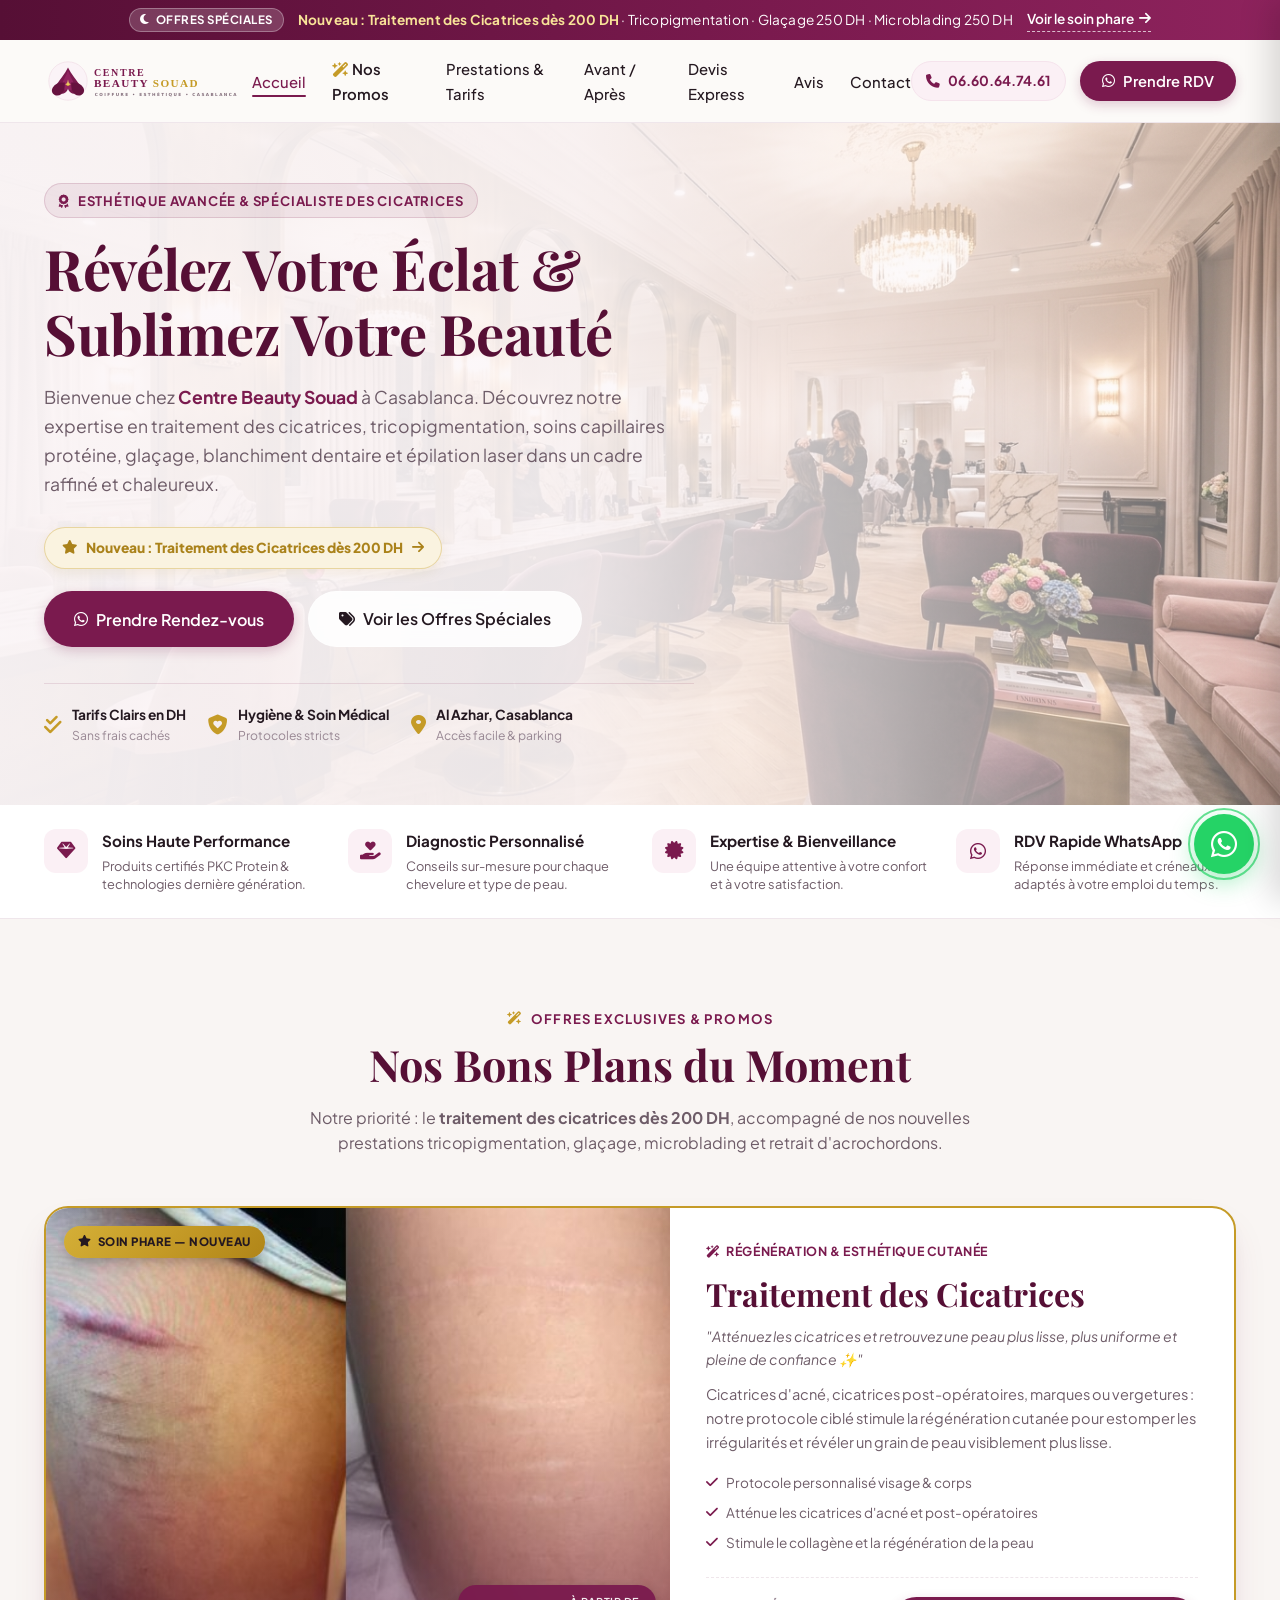
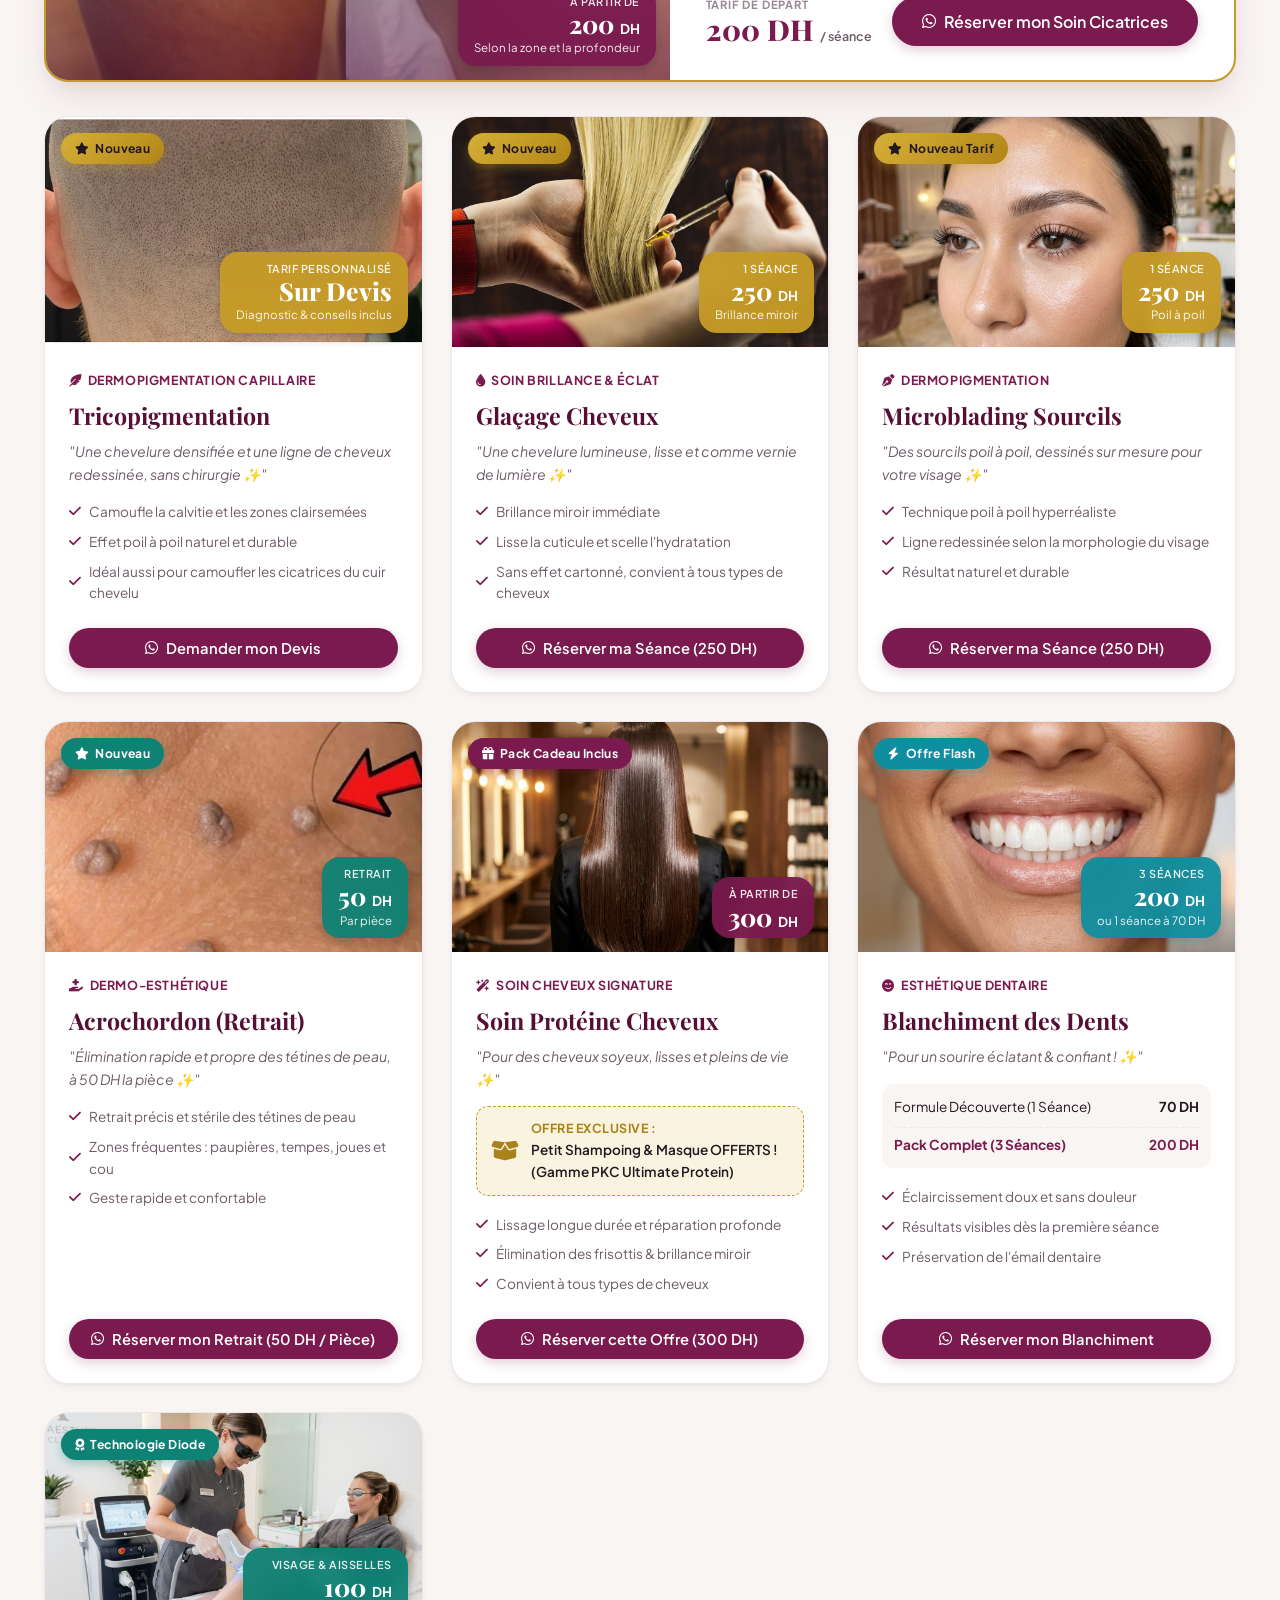
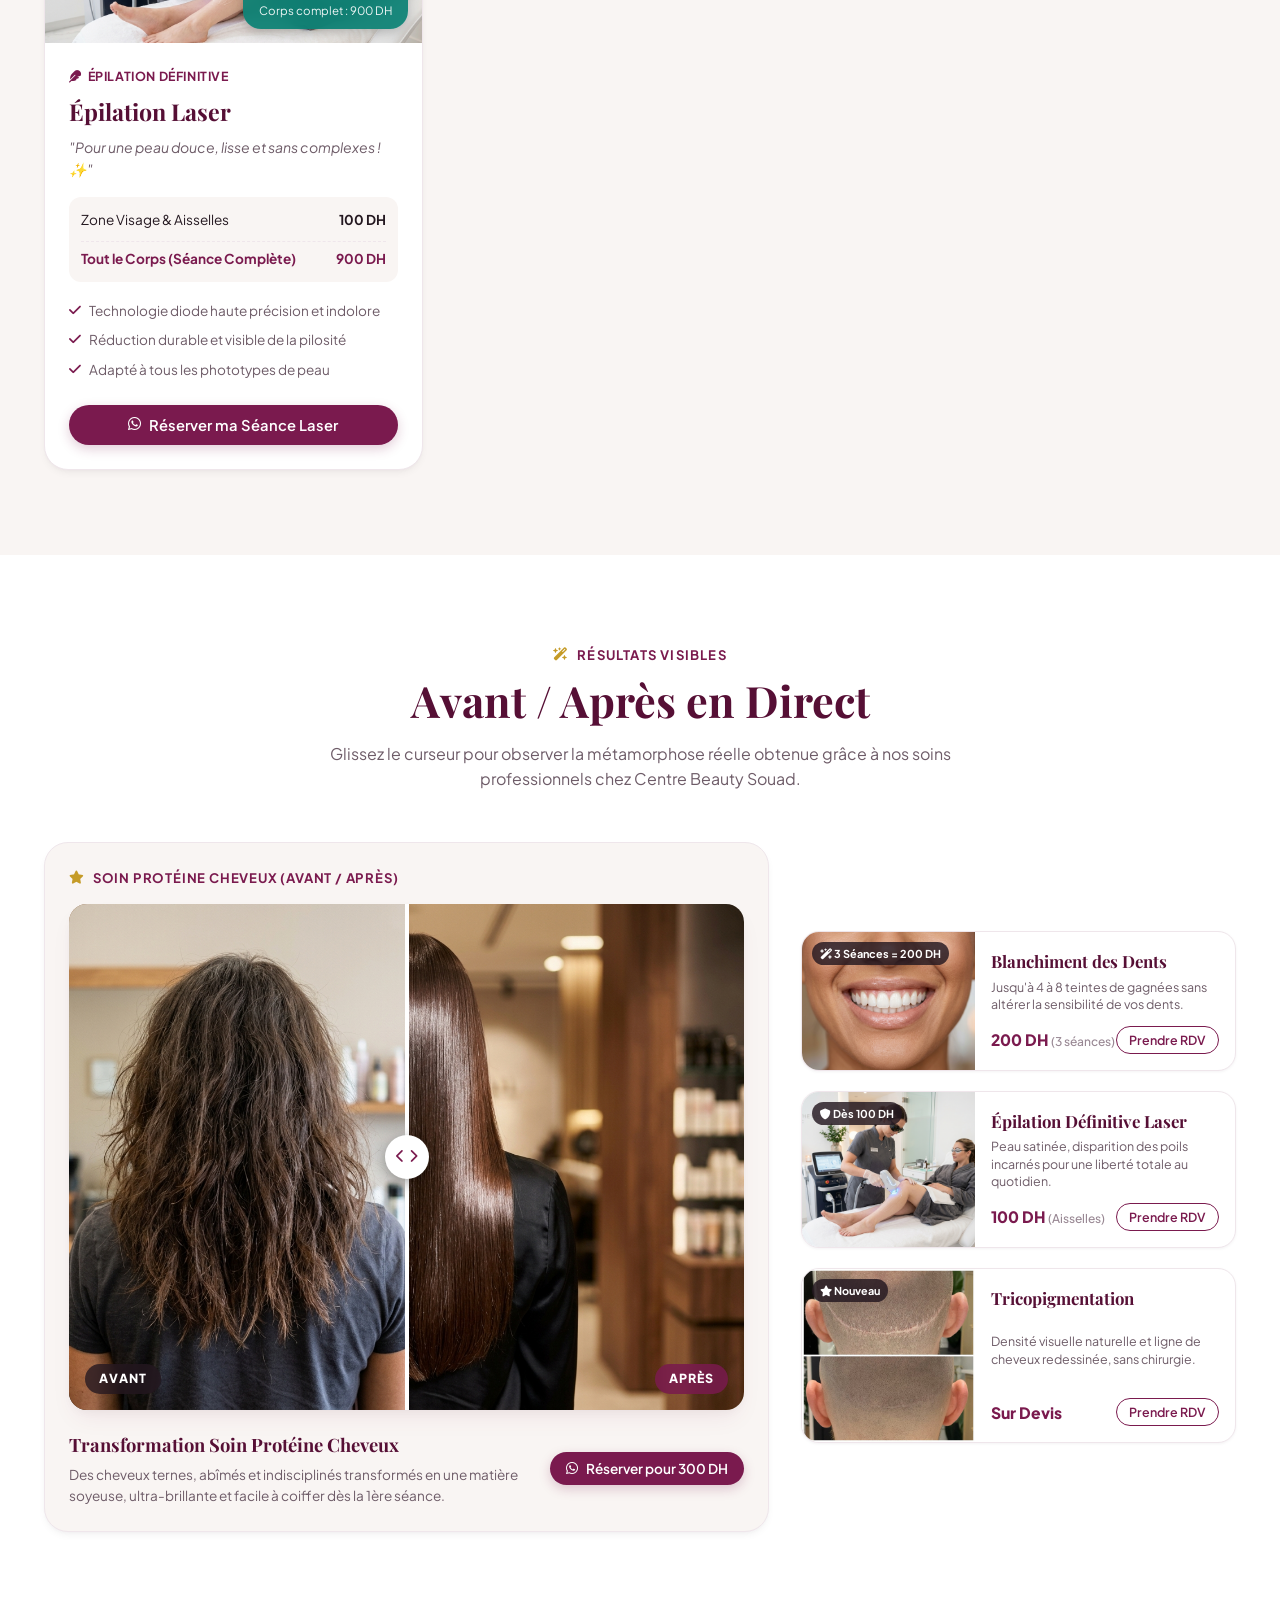
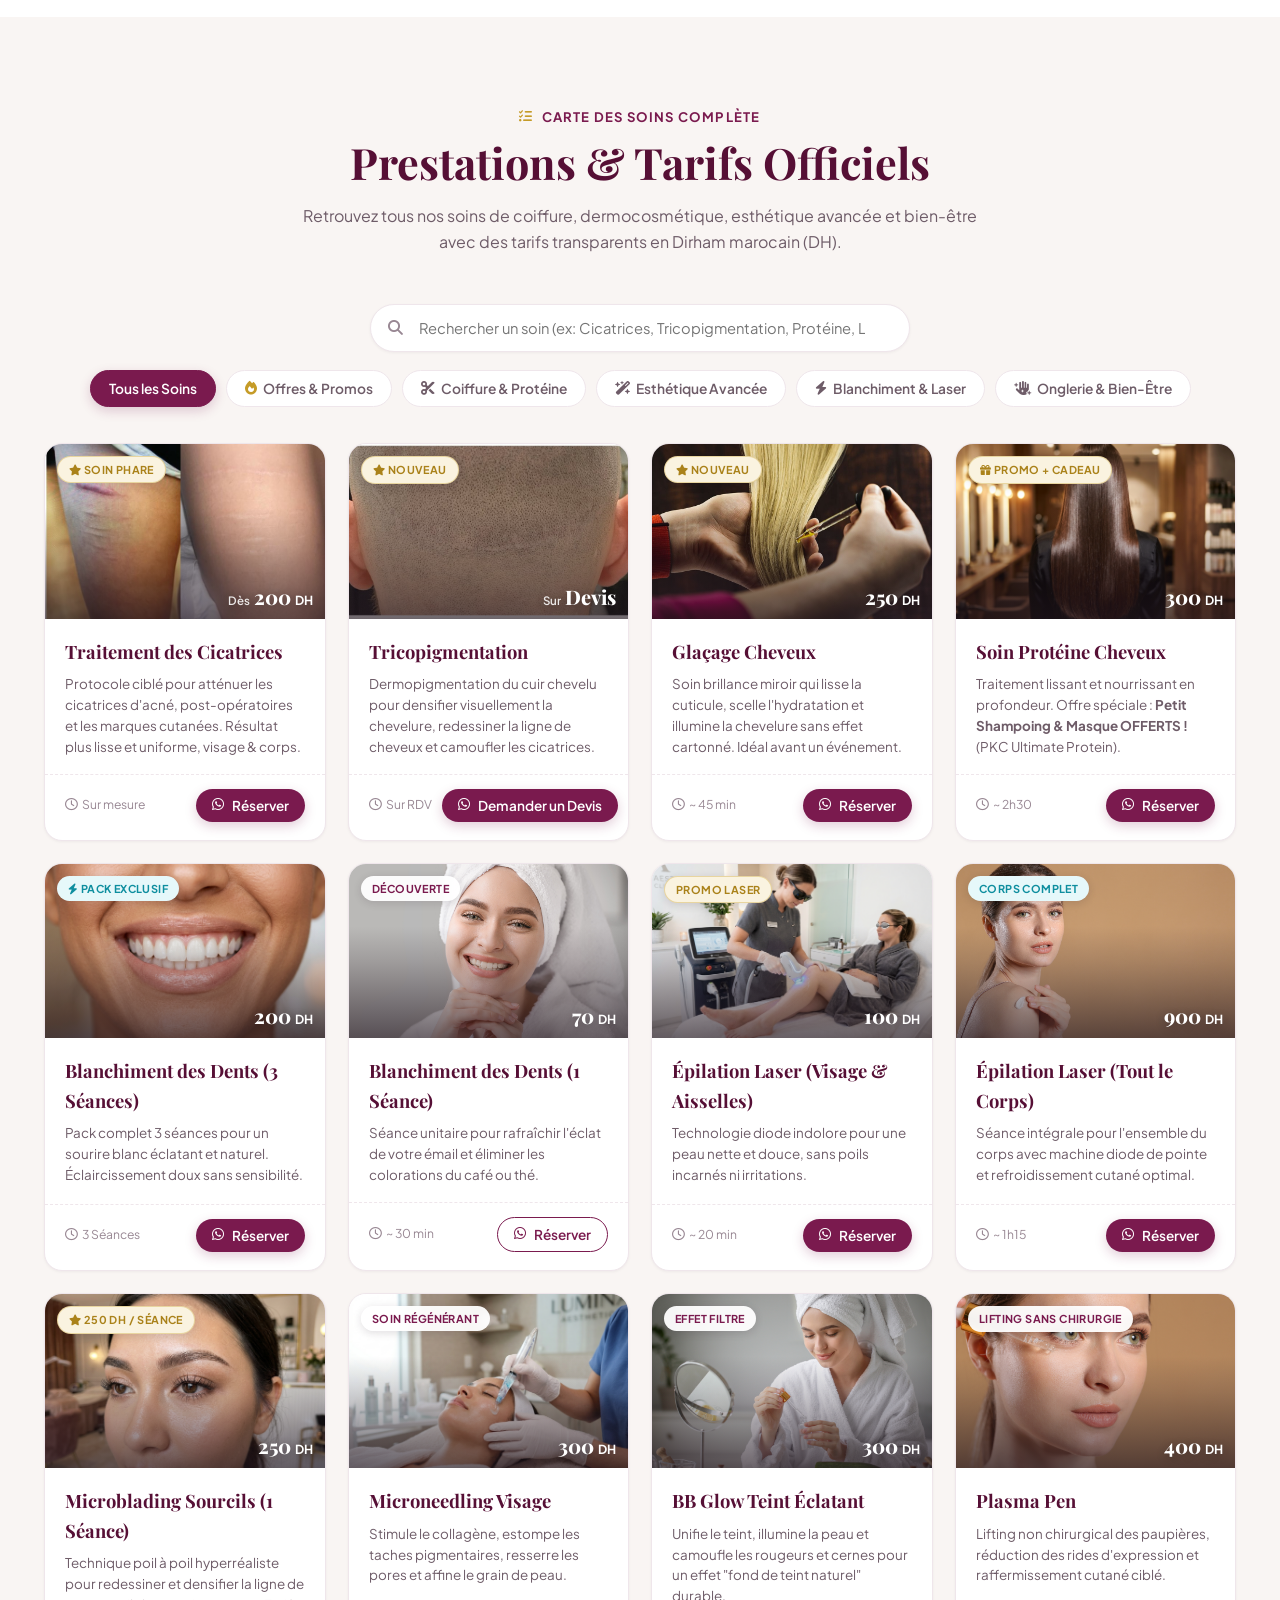
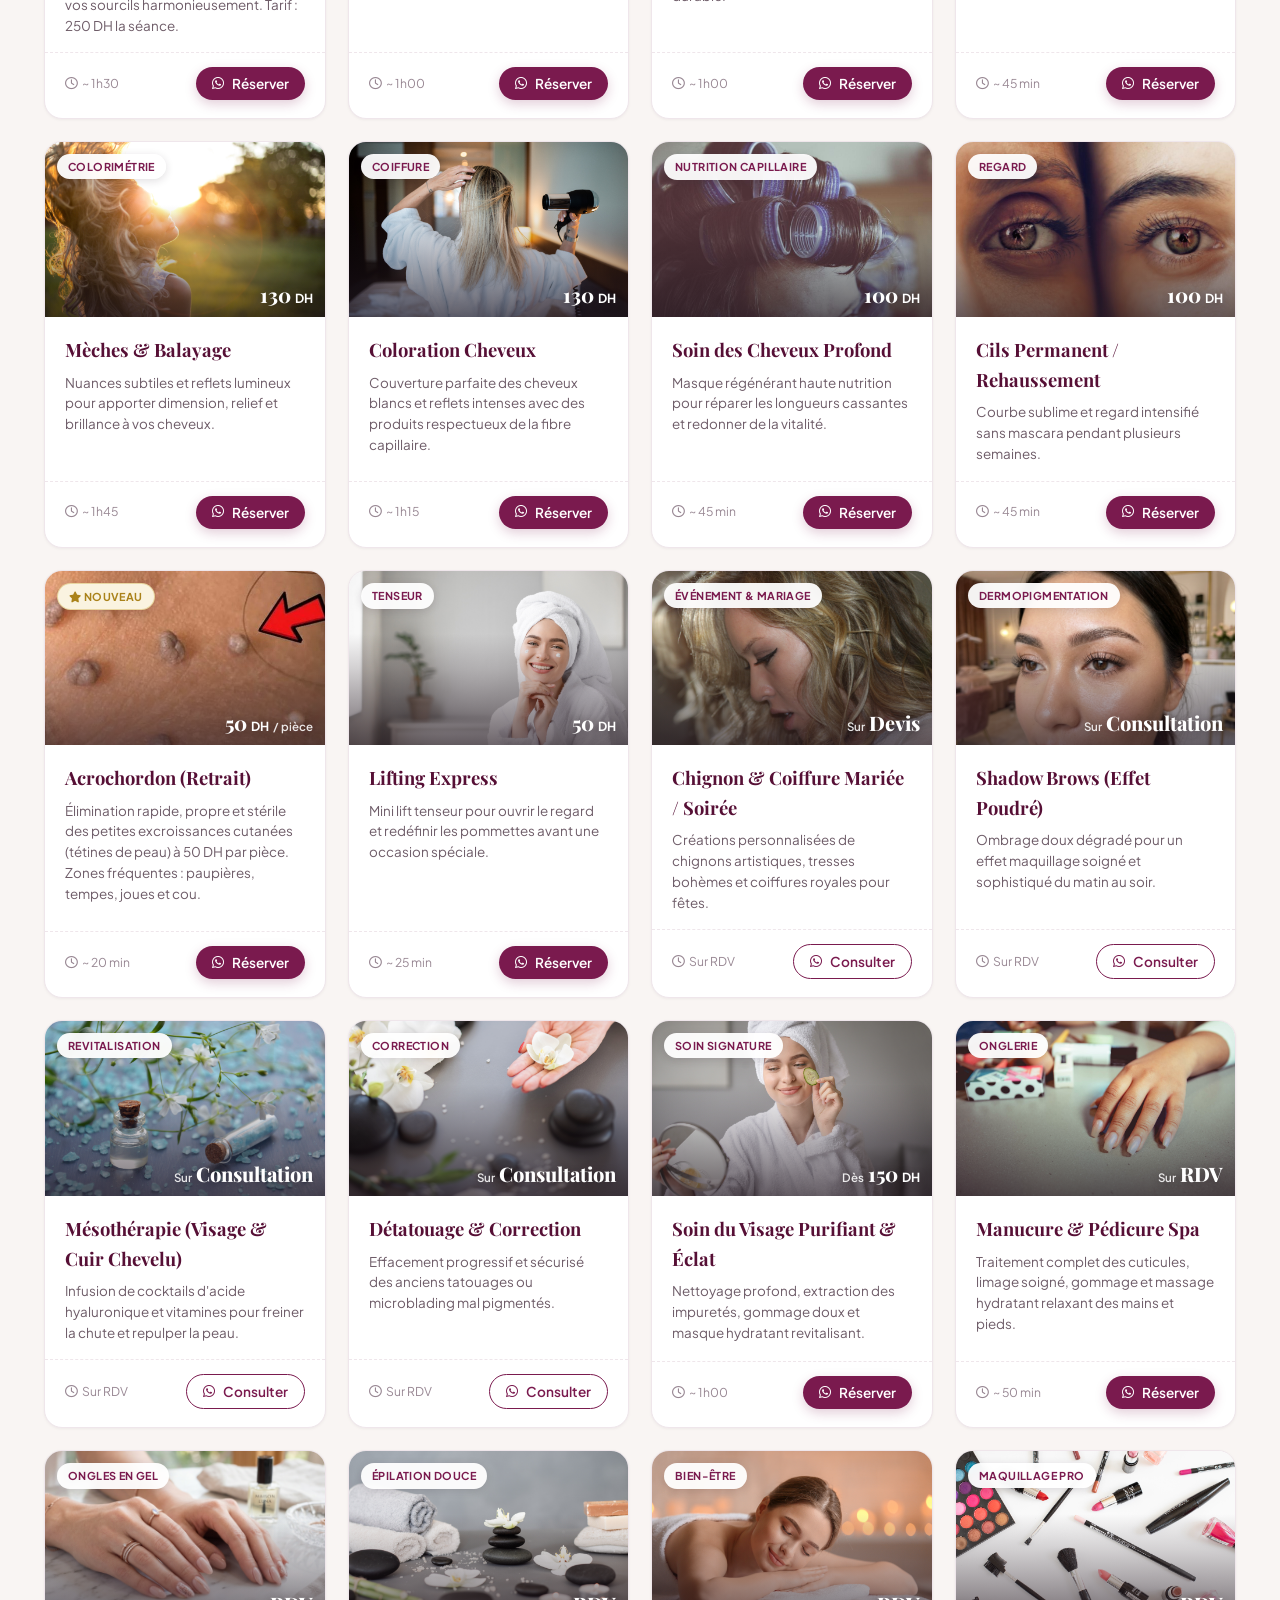
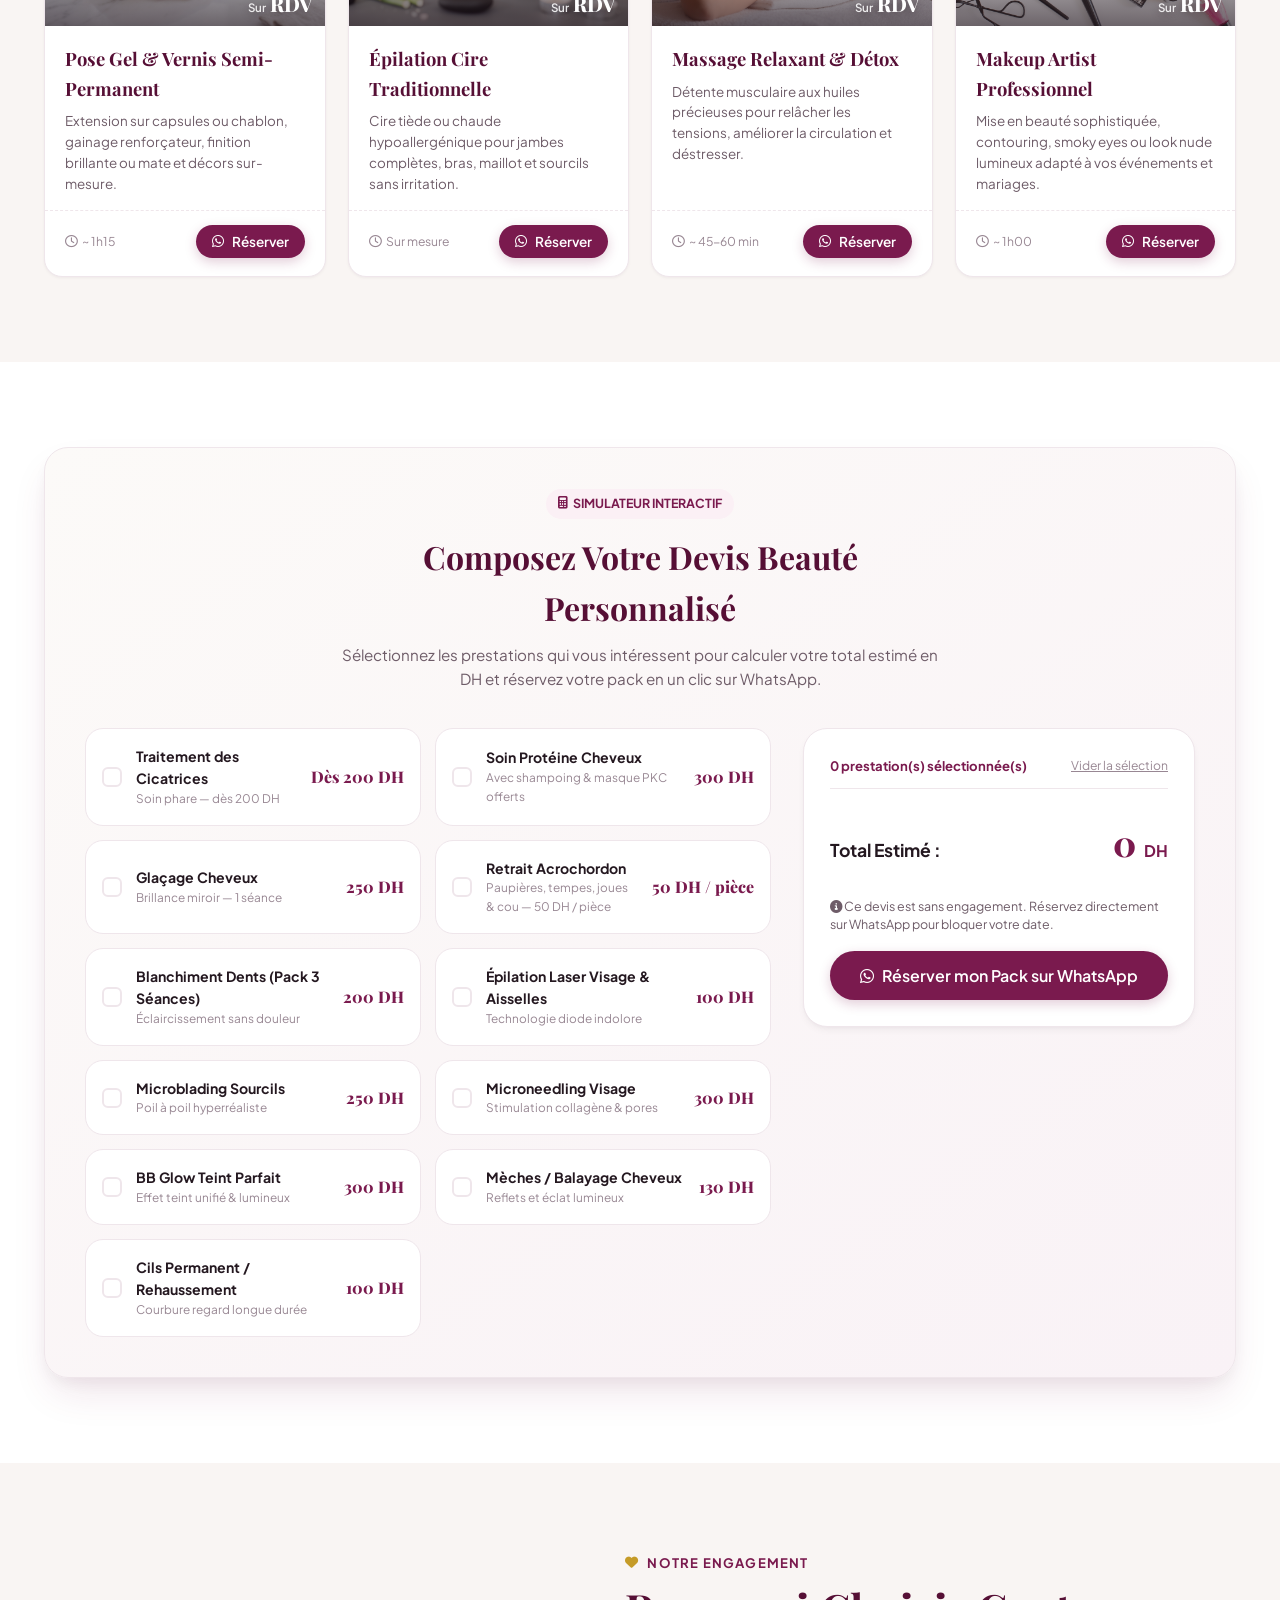
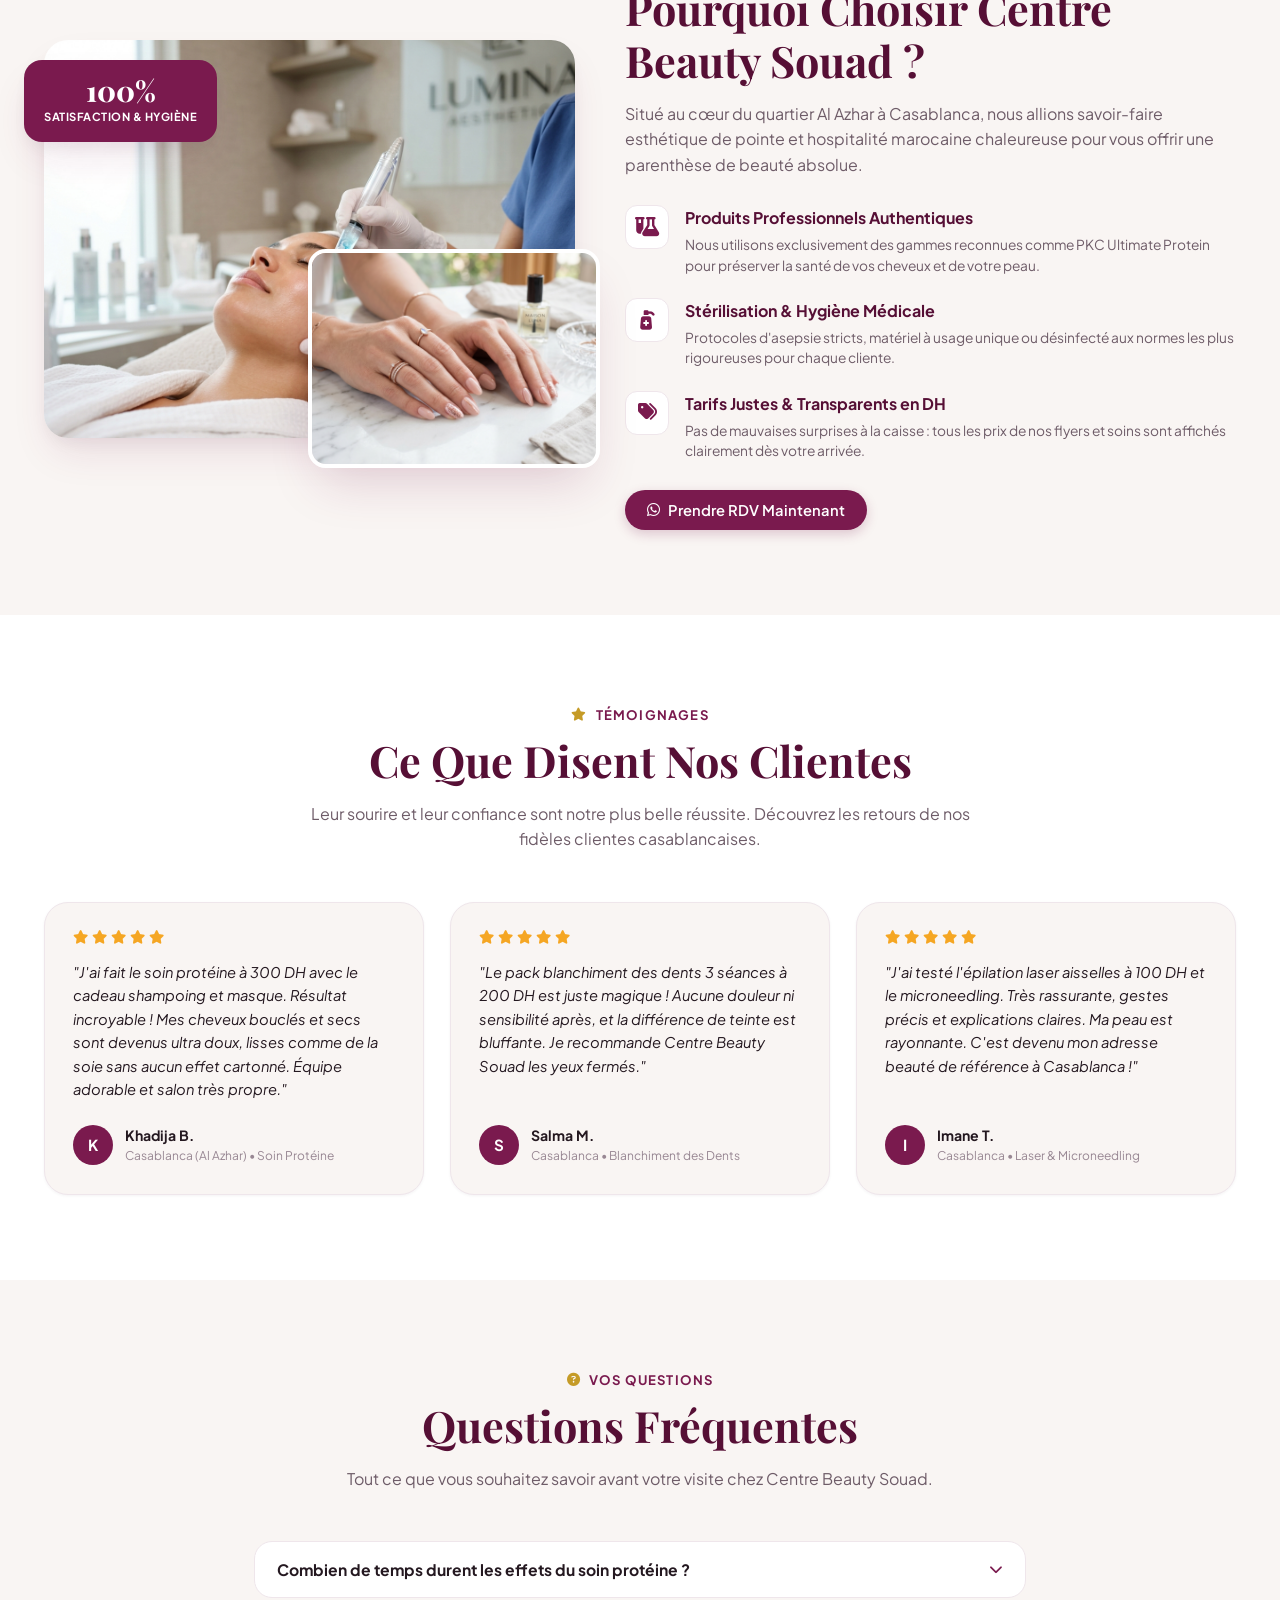
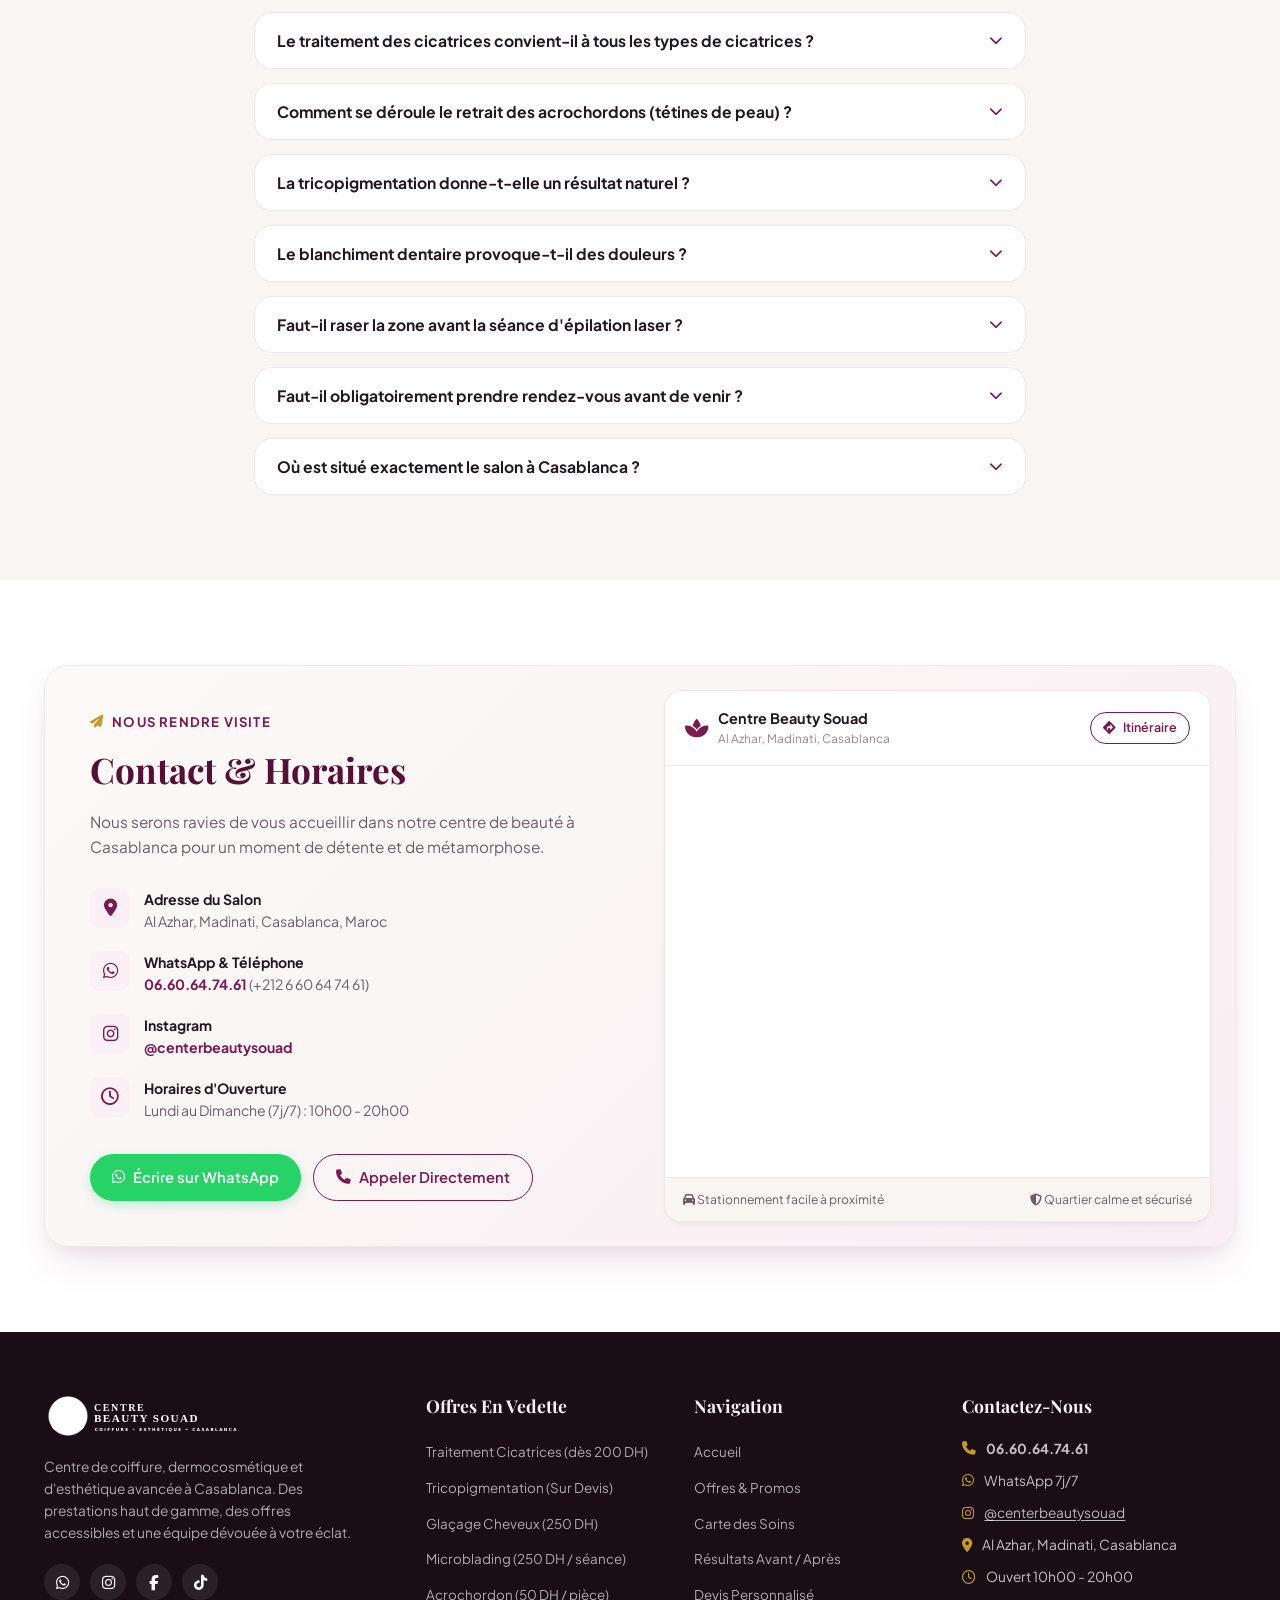
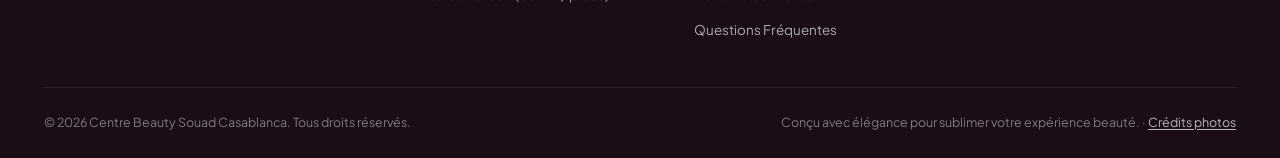
==== commit 83b414fb: "added pictures" ====
--- a/index.html
+++ b/index.html
@@ -270,7 +270,7 @@
         <!-- Soin Phare : Traitement des Cicatrices -->
         <article class="promo-highlight" id="promo-cicatrice">
           <div class="promo-highlight-media">
-            <img src="assets/images/cicatrice-treatment.jpg" alt="Traitement des cicatrices au laser chez Centre Beauty Souad" loading="eager">
+            <img src="assets/images/cicatrice-treatment.jpg" alt="Avant / après traitement des cicatrices : peau lissée et cicatrices atténuées" loading="eager">
             <span class="promo-highlight-label"><i class="fa-solid fa-star"></i> Soin Phare — Nouveau</span>
             <div class="promo-price-tag highlight-price">
               <span class="label">À partir de</span>
@@ -405,17 +405,17 @@
               <i class="fa-solid fa-star"></i> Nouveau
             </div>
             <div class="promo-img-wrapper">
-              <img src="assets/images/services/acrochordon.jpg" alt="Acrochordons (tétines de peau) sur la peau" class="promo-img" loading="lazy">
+              <img src="assets/images/services/acrochordon.jpg" alt="Photo réelle d'acrochordons (tétines de peau) avant retrait" class="promo-img" loading="lazy">
               <div class="promo-price-tag teal-tag">
                 <span class="label">Retrait</span>
-                <span class="price">100 <small>DH</small></span>
-                <span class="sub-price">Tétines de peau</span>
+                <span class="price">50 <small>DH</small></span>
+                <span class="sub-price">Par pièce</span>
               </div>
             </div>
             <div class="promo-card-content">
               <div class="promo-category"><i class="fa-solid fa-hand-holding-medical"></i> Dermo-Esthétique</div>
               <h3 class="promo-title">Acrochordon (Retrait)</h3>
-              <p class="promo-tagline">"Élimination rapide et propre des petites excroissances de peau ✨"</p>
+              <p class="promo-tagline">"Élimination rapide et propre des tétines de peau, à 50 DH la pièce ✨"</p>
 
               <ul class="promo-features">
                 <li><i class="fa-solid fa-check text-plum"></i> Retrait précis et stérile des tétines de peau</li>
@@ -424,8 +424,8 @@
               </ul>
 
               <div class="promo-card-footer">
-                <button class="btn btn-primary w-full open-booking-btn" data-service="Retrait Acrochordon (100 DH)">
-                  <i class="fa-brands fa-whatsapp"></i> Réserver mon Retrait (100 DH)
+                <button class="btn btn-primary w-full open-booking-btn" data-service="Retrait Acrochordon (50 DH / Pièce)">
+                  <i class="fa-brands fa-whatsapp"></i> Réserver mon Retrait (50 DH / Pièce)
                 </button>
               </div>
             </div>
@@ -697,7 +697,7 @@
           <!-- NOUVEAU 1. Traitement des Cicatrices (Soin Phare) -->
           <div class="service-item-card" data-category="promo esthetique" data-name="traitement cicatrices cicatrice acne post operation vergetures scar removal regeneration peau">
             <div class="service-media">
-              <img src="assets/images/services/cicatrice.jpg" alt="Traitement des cicatrices sur le visage au laser" loading="lazy" width="960" height="640">
+              <img src="assets/images/services/cicatrice.jpg" alt="Avant / après traitement des cicatrices : peau lissée et cicatrices atténuées" loading="lazy" width="620" height="387">
               <span class="service-tag tag-promo"><i class="fa-solid fa-star"></i> Soin Phare</span>
               <div class="service-price"><small>Dès</small> 200 <span class="currency">DH</span></div>
             </div>
@@ -999,19 +999,19 @@
           </div>
 
           <!-- 14. Acrochordon -->
-          <div class="service-item-card" data-category="promo esthetique" data-name="acrochordon archordon tetine retrait peau grain de beaute paupieres tempes joues visage">
-            <div class="service-media">
-              <img src="assets/images/services/acrochordon.jpg" alt="Acrochordons (tétines de peau) sur la peau" loading="lazy" width="960" height="640">
+          <div class="service-item-card" data-category="promo esthetique" data-name="acrochordon archordon tetine retrait peau grain de beaute paupieres tempes joues visage 50 dh piece">
+            <div class="service-media">
+              <img src="assets/images/services/acrochordon.jpg" alt="Photo réelle d'acrochordons (tétines de peau) avant retrait" loading="lazy" width="553" height="346">
               <span class="service-tag tag-promo"><i class="fa-solid fa-star"></i> Nouveau</span>
-              <div class="service-price">100 <span class="currency">DH</span></div>
+              <div class="service-price">50 <span class="currency">DH</span><small>/ pièce</small></div>
             </div>
             <div class="service-body">
               <h3 class="service-item-title">Acrochordon (Retrait)</h3>
-            <p class="service-item-desc">Élimination rapide, propre et stérile des petites excroissances cutanées (tétines de peau). Zones fréquentes : paupières, tempes, joues et cou.</p>
+            <p class="service-item-desc">Élimination rapide, propre et stérile des petites excroissances cutanées (tétines de peau) à 50 DH par pièce. Zones fréquentes : paupières, tempes, joues et cou.</p>
             </div>
             <div class="service-card-bottom">
               <span class="service-duration"><i class="fa-regular fa-clock"></i> ~ 20 min</span>
-              <button class="btn btn-sm btn-primary open-booking-btn" data-service="Retrait Acrochordon (100 DH)">
+              <button class="btn btn-sm btn-primary open-booking-btn" data-service="Retrait Acrochordon (50 DH / Pièce)">
                 <i class="fa-brands fa-whatsapp"></i> Réserver
               </button>
             </div>
@@ -1282,13 +1282,13 @@
               </label>
 
               <label class="calc-checkbox-card">
-                <input type="checkbox" class="calc-item-checkbox" data-name="Retrait Acrochordon (Tétines de peau)" data-price="100">
+                <input type="checkbox" class="calc-item-checkbox" data-name="Retrait Acrochordon (50 DH / Pièce)" data-price="50">
                 <span class="checkbox-custom"></span>
                 <div class="card-details">
                   <strong>Retrait Acrochordon</strong>
-                  <span class="desc">Paupières, tempes, joues &amp; cou</span>
-                </div>
-                <div class="card-price">100 DH</div>
+                  <span class="desc">Paupières, tempes, joues &amp; cou — 50 DH / pièce</span>
+                </div>
+                <div class="card-price">50 DH / pièce</div>
               </label>
 
               <label class="calc-checkbox-card">
@@ -1564,7 +1564,7 @@
               <i class="fa-solid fa-chevron-down accordion-icon"></i>
             </button>
             <div class="accordion-content">
-              <p>Le retrait est rapide, précis et stérile : après désinfection de la zone, nous éliminons les petites excroissances fréquentes au niveau des paupières, des tempes, des joues ou du cou. Le tarif est de <strong>100 DH</strong> et la séance ne prend que quelques minutes.</p>
+              <p>Le retrait est rapide, précis et stérile : après désinfection de la zone, nous éliminons les petites excroissances fréquentes au niveau des paupières, des tempes, des joues ou du cou. Le tarif est de <strong>50 DH par pièce</strong> et la séance ne prend que quelques minutes.</p>
             </div>
           </div>
 
@@ -1744,7 +1744,7 @@
             <li><a href="#promo-tricopigmentation">Tricopigmentation (Sur Devis)</a></li>
             <li><a href="#promo-glacage">Glaçage Cheveux (250 DH)</a></li>
             <li><a href="#promo-microblading">Microblading (250 DH / séance)</a></li>
-            <li><a href="#promo-acrochordon">Acrochordon (100 DH)</a></li>
+            <li><a href="#promo-acrochordon">Acrochordon (50 DH / pièce)</a></li>
           </ul>
         </div>
 
@@ -1817,7 +1817,7 @@
               <option value="Tricopigmentation (Sur Devis)">Tricopigmentation (Sur Devis)</option>
               <option value="Glaçage Cheveux (250 DH / Séance)">Glaçage Cheveux (250 DH / Séance)</option>
               <option value="Microblading Sourcils (250 DH / Séance)">Microblading Sourcils (250 DH / Séance)</option>
-              <option value="Retrait Acrochordon (100 DH)">Retrait Acrochordon (100 DH)</option>
+              <option value="Retrait Acrochordon (50 DH / Pièce)">Retrait Acrochordon (50 DH / Pièce)</option>
               <option value="Soin Protéine Cheveux (300 DH + Shampoing/Masque Offerts)">Soin Protéine Cheveux (300 DH + Shampoing/Masque Offerts)</option>
               <option value="Blanchiment des Dents (3 Séances - 200 DH)">Blanchiment des Dents (3 Séances - 200 DH)</option>
               <option value="Blanchiment des Dents (1 Séance - 70 DH)">Blanchiment des Dents (1 Séance - 70 DH)</option>
